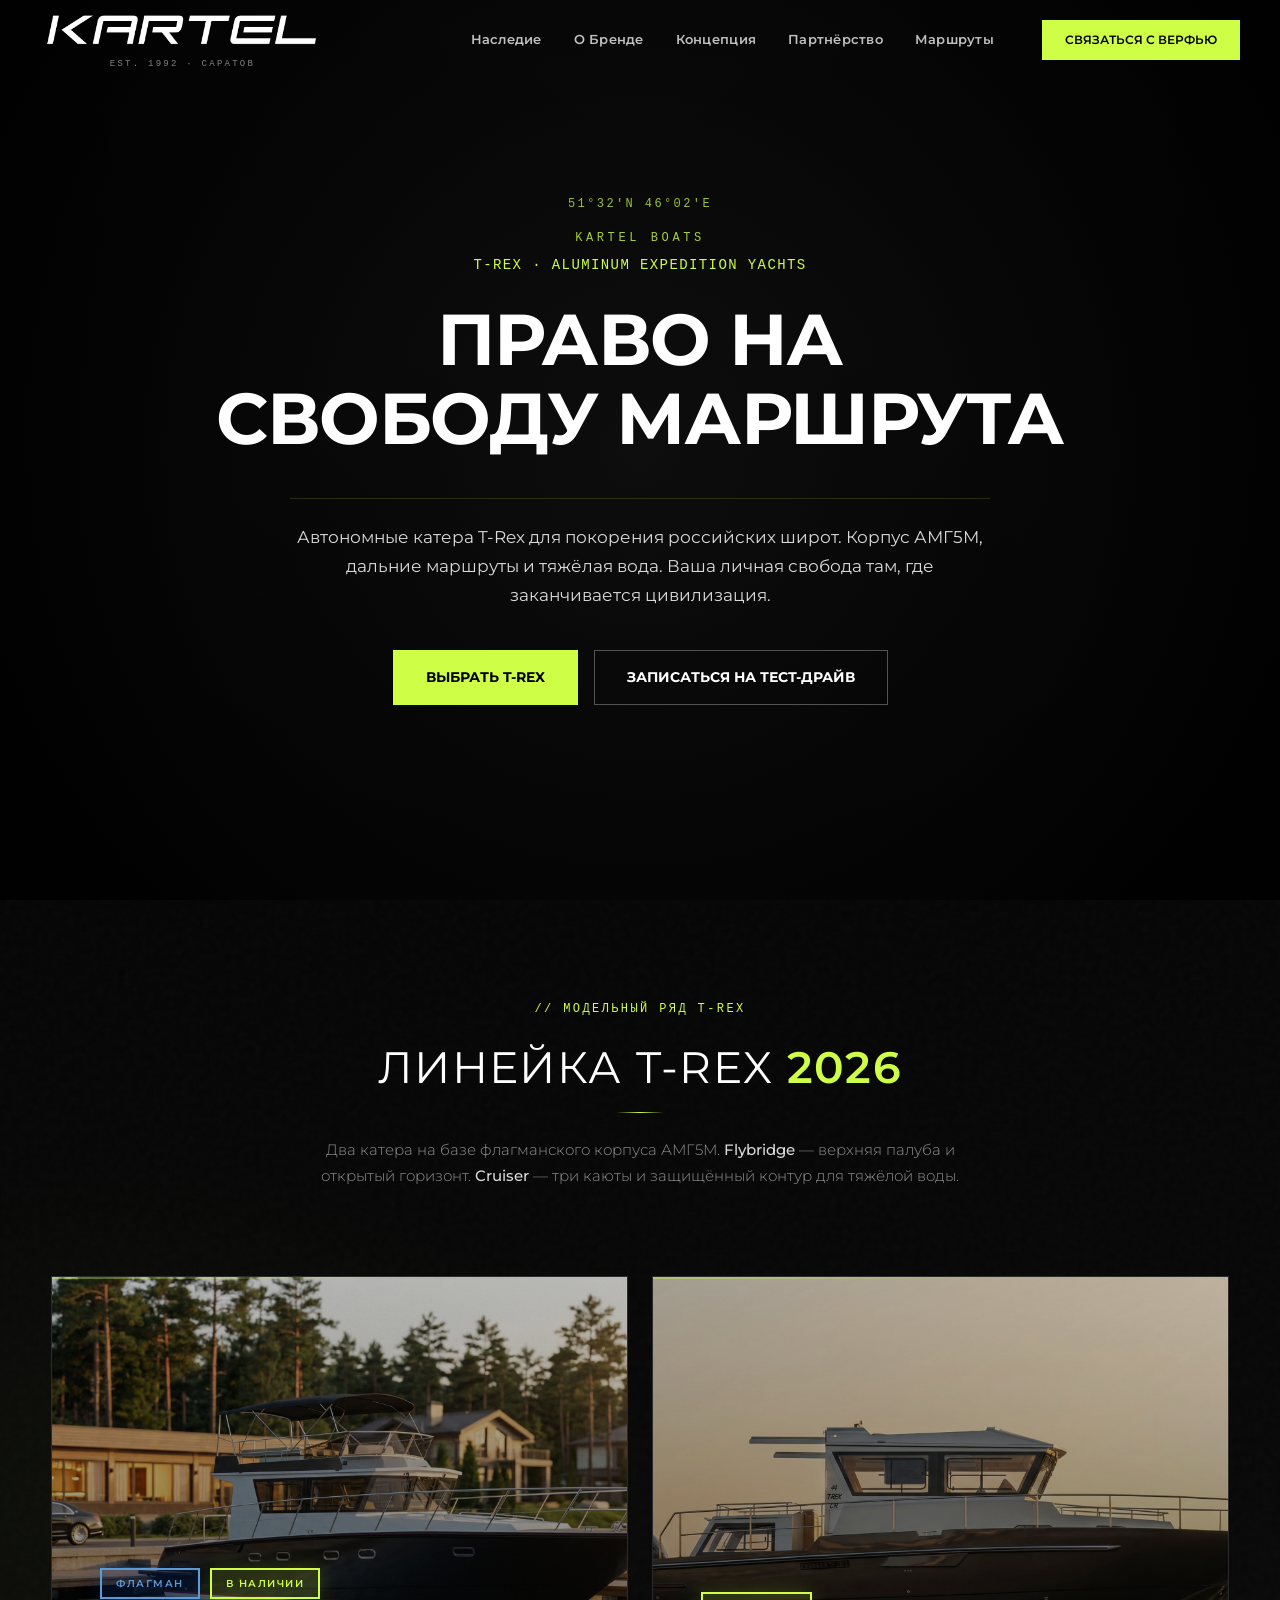
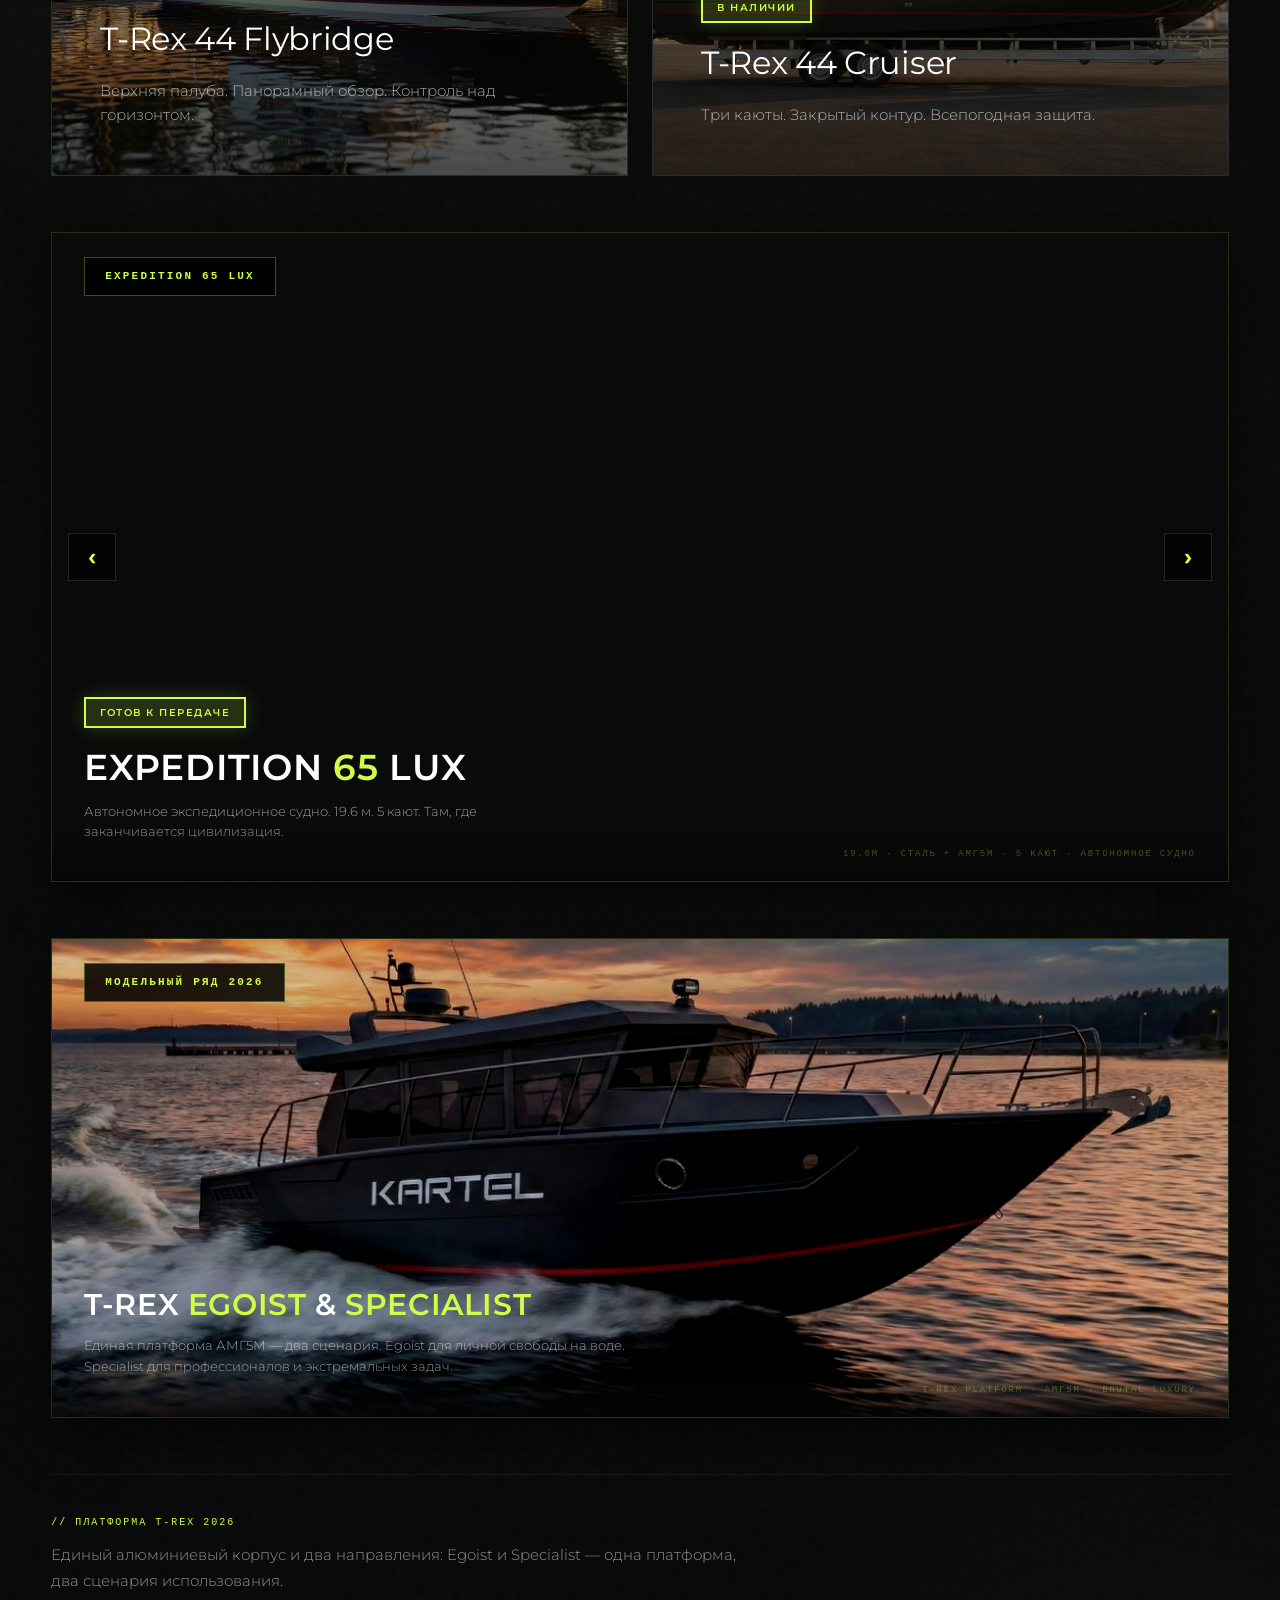
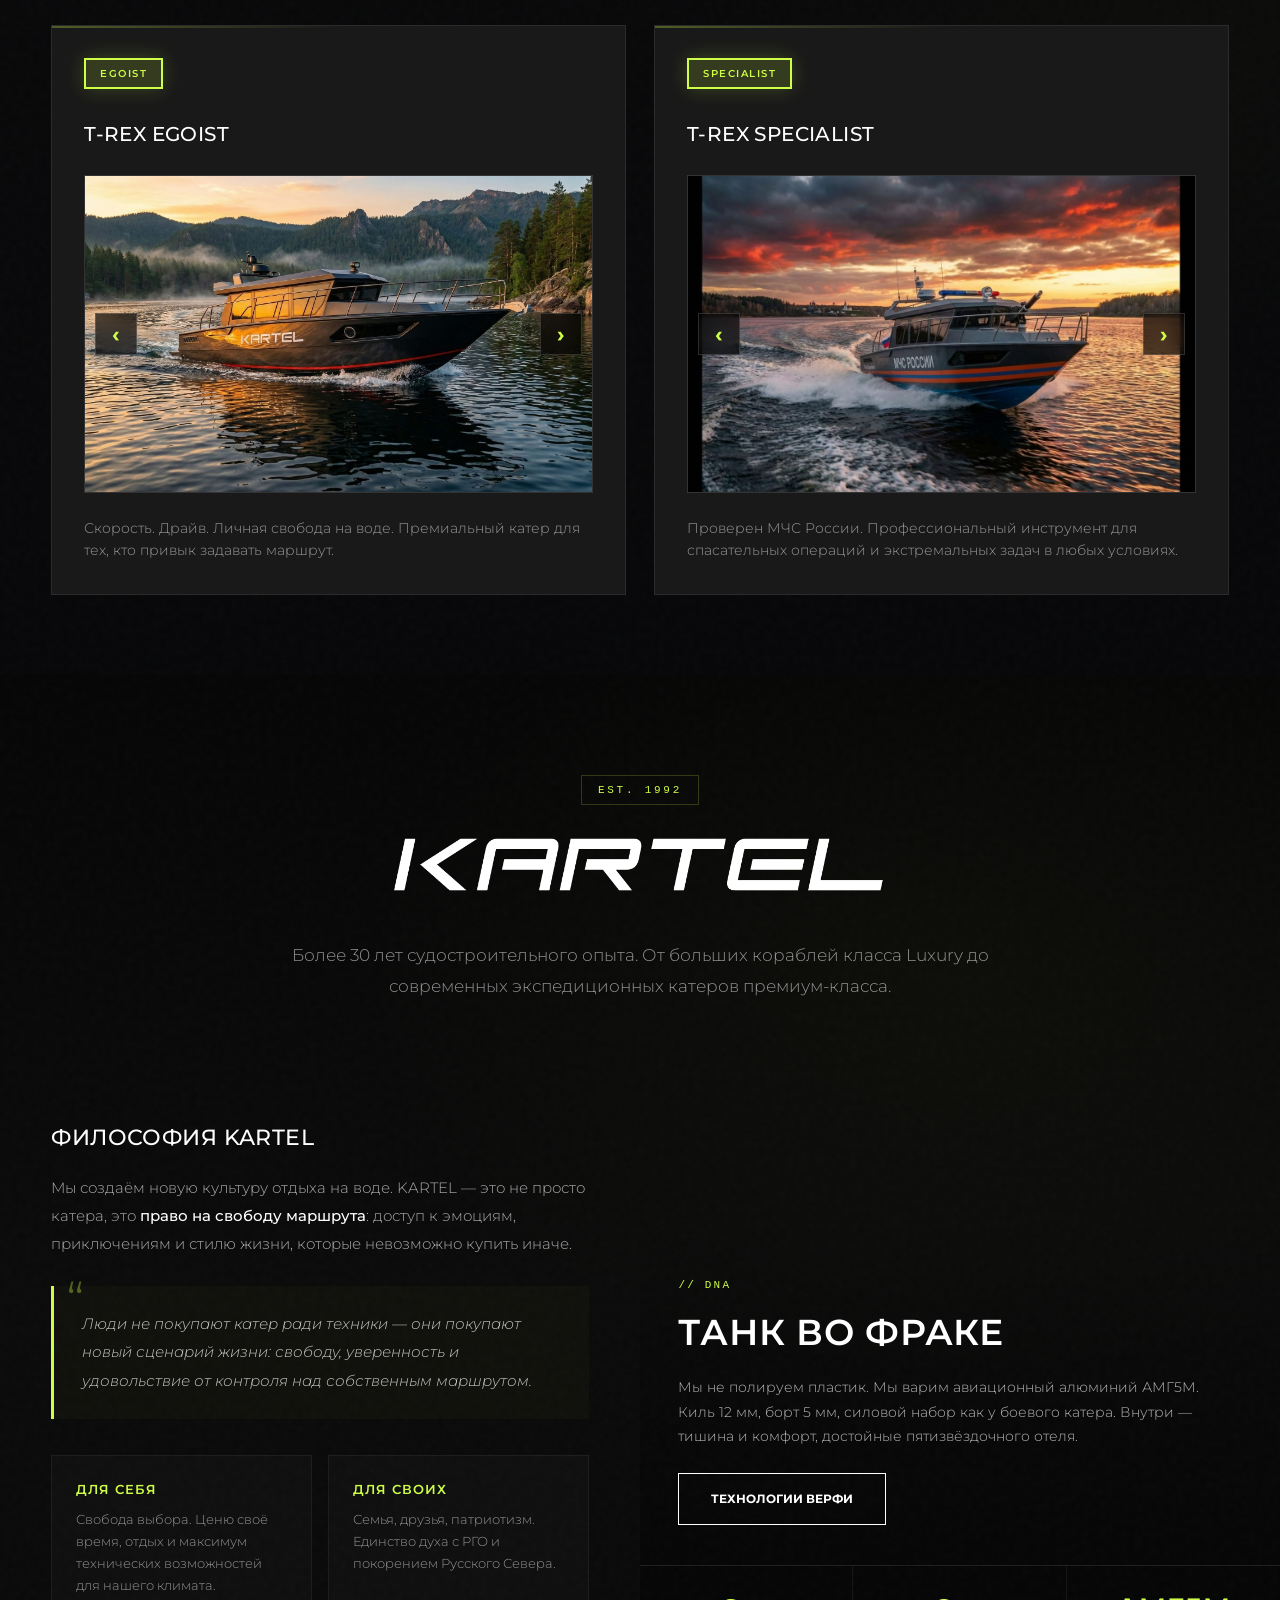
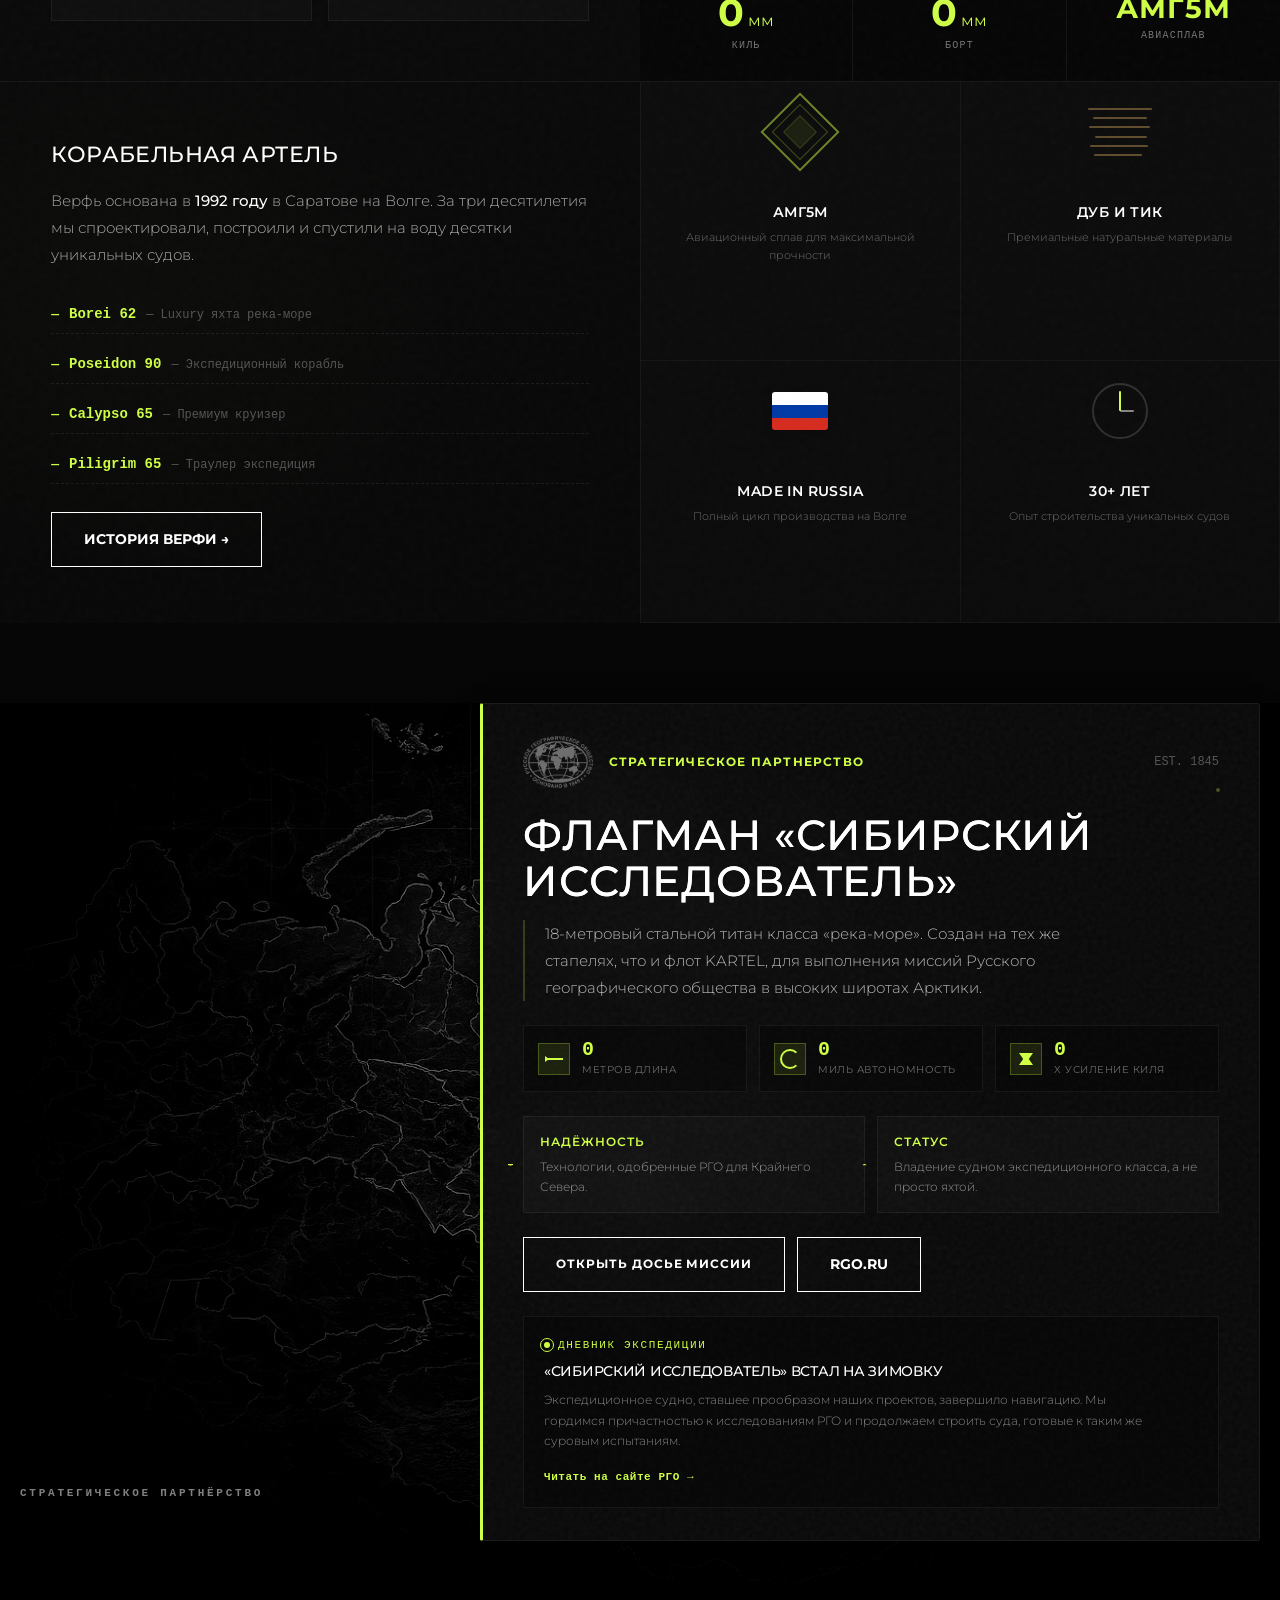
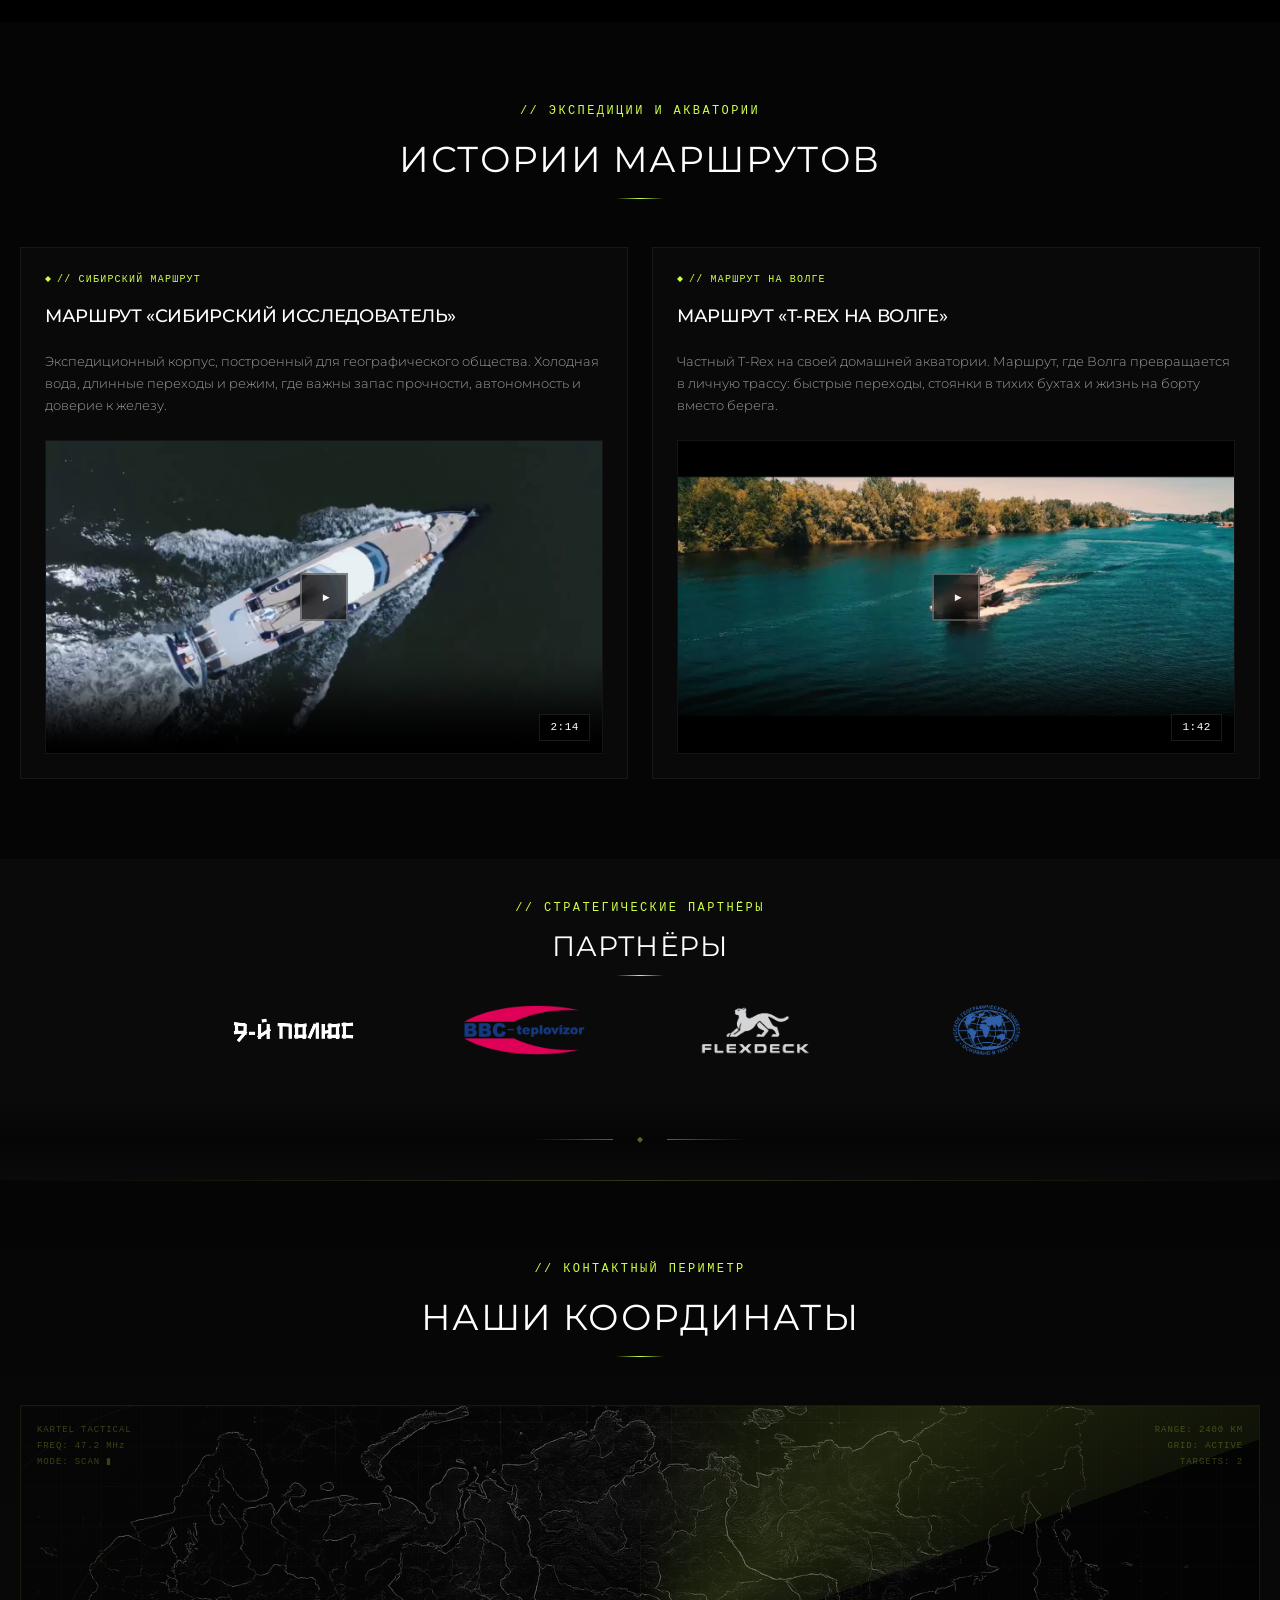
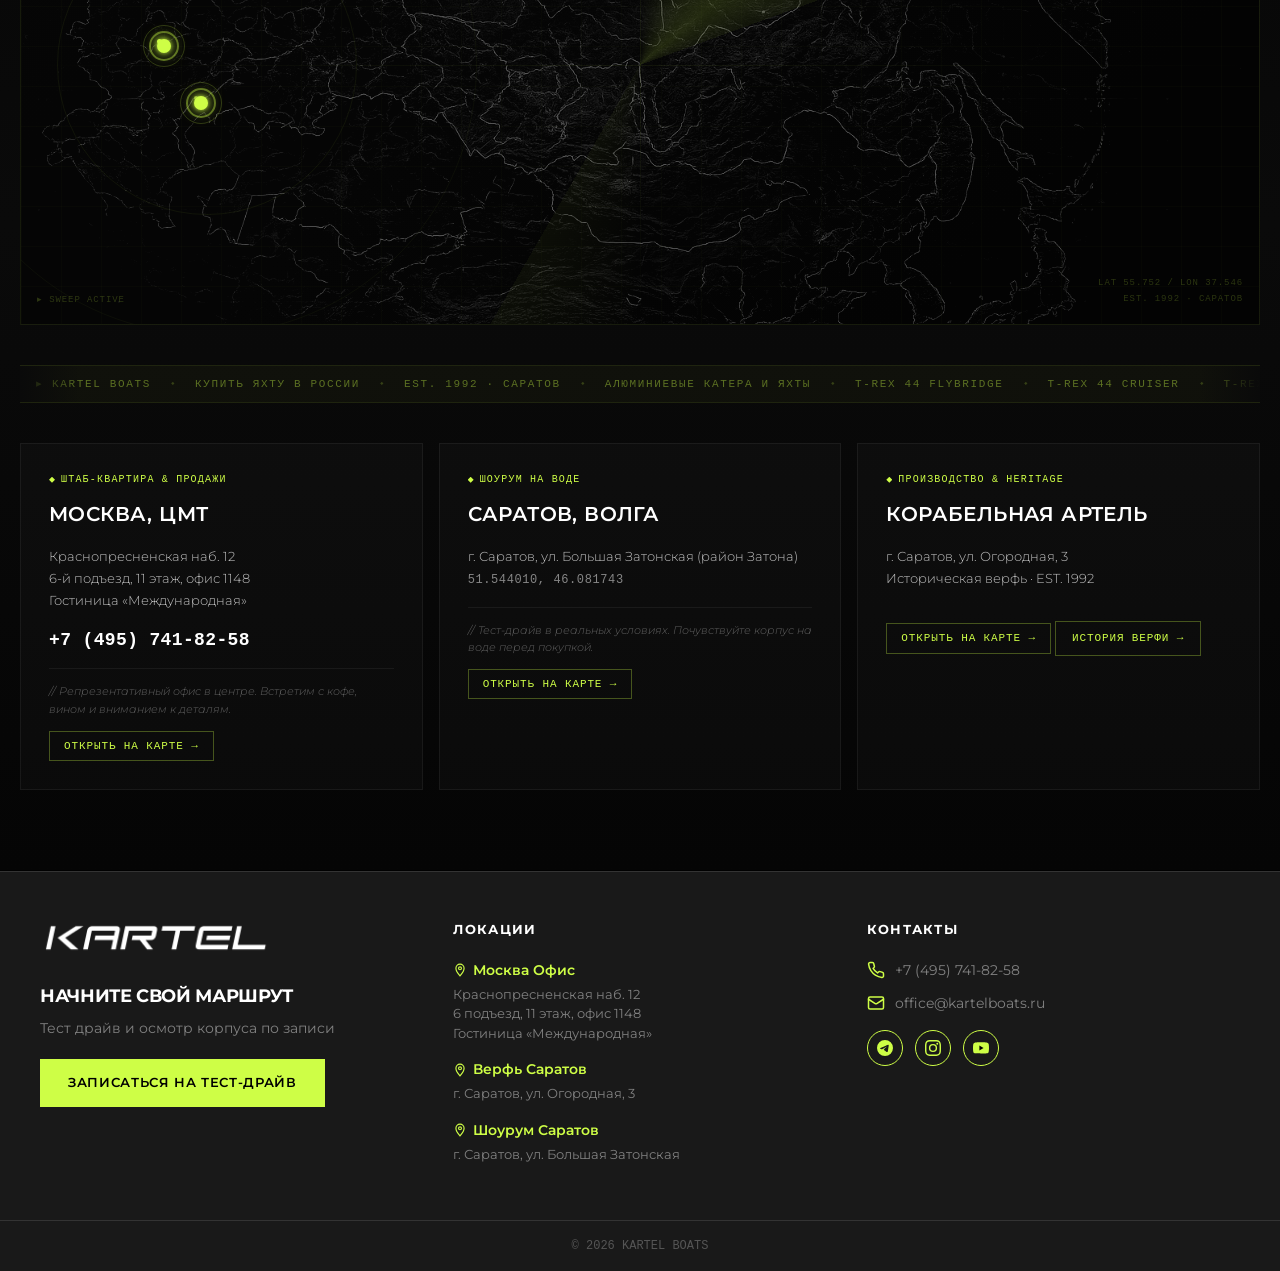
==== api/src/KartelBoats.Api/wwwroot/index.html @ f49d1863 "Add vessel tracker, blog, admin panel + C# API backend - Vessel tracker (tracker.html): dark map wit" ====
<!DOCTYPE html>
<html lang="ru">
<head>
    <meta charset="UTF-8">
    <meta name="viewport" content="width=device-width, initial-scale=1.0">
    <title>KARTEL BOATS — Алюминиевые яхты и катера T-Rex | Купить яхту в России | Brutal Luxury</title>
    <meta name="description" content="KARTEL Boats — российский производитель алюминиевых экспедиционных яхт и катеров T-Rex класса Brutal Luxury. Модели: T-Rex Flybridge, Cruiser, Egoist, Expedition 65 Lux. Корпус АМГ5М. Верфь в Саратове, офис в Москве ЦМТ. Купить катер или яхту с тест-драйвом.">
    <meta name="keywords" content="купить яхту, купить катер, алюминиевая яхта, алюминиевый катер, KARTEL Boats, T-Rex катер, экспедиционная яхта, катер российского производства, Brutal Luxury, aluminum yacht Russia">

    <meta name="geo.region" content="RU-SAR">
    <meta name="geo.placename" content="Саратов, Россия">
    <meta name="geo.position" content="51.5406;46.0086">
    <meta name="ICBM" content="51.5406, 46.0086">

    <link rel="alternate" hreflang="ru" href="https://www.kartelboats.ru/">
    <link rel="alternate" hreflang="x-default" href="https://www.kartelboats.ru/">

    <meta property="og:type" content="website">
    <meta property="og:url" content="https://www.kartelboats.ru/">
    <meta property="og:title" content="KARTEL BOATS — Алюминиевые яхты и катера T-Rex | Brutal Luxury">
    <meta property="og:description" content="Российский производитель алюминиевых экспедиционных яхт T-Rex. Верфь в Саратове, офис в Москве. Купить яхту с тест-драйвом.">
    <meta property="og:image" content="https://www.kartelboats.ru/images/hero/hero-t-rex.jpg">
    <meta property="og:locale" content="ru_RU">
    <meta property="og:site_name" content="KARTEL BOATS">

    <meta name="twitter:card" content="summary_large_image">
    <meta name="twitter:title" content="KARTEL BOATS — Алюминиевые яхты T-Rex | Brutal Luxury">
    <meta name="twitter:description" content="Алюминиевые экспедиционные яхты класса Brutal Luxury. Купить катер T-Rex в России.">
    <meta name="twitter:image" content="https://www.kartelboats.ru/images/hero/hero-t-rex.jpg">

    <link rel="canonical" href="https://www.kartelboats.ru/">
    <link rel="icon" type="image/svg+xml" href="images/logo/logo-kartel-boats.svg">

    <script type="application/ld+json">
    {
      "@context": "https://schema.org",
      "@type": "Organization",
      "name": "KARTEL BOATS",
      "alternateName": ["Картель Боатс", "KARTEL Boats", "Kartel Boats Russia"],
      "url": "https://www.kartelboats.ru",
      "logo": "https://www.kartelboats.ru/images/logo/logo-kartel-boats.svg",
      "description": "Российский производитель алюминиевых экспедиционных яхт и катеров T-Rex класса Brutal Luxury. Верфь в Саратове с 1992 года. Корпус из авиационного алюминия АМГ5М.",
      "foundingDate": "1992",
      "foundingLocation": "Саратов, Россия",
      "slogan": "Танк во фраке. Brutal Luxury.",
      "knowsAbout": ["алюминиевые яхты", "экспедиционные суда", "катера из алюминия", "судостроение"],
      "address": [
        {
          "@type": "PostalAddress",
          "addressLocality": "Москва",
          "addressRegion": "Москва",
          "addressCountry": "RU",
          "streetAddress": "Центр Международной Торговли (ЦМТ)"
        },
        {
          "@type": "PostalAddress",
          "addressLocality": "Саратов",
          "addressRegion": "Саратовская область",
          "addressCountry": "RU",
          "streetAddress": "Судостроительная верфь, р. Волга"
        }
      ],
      "contactPoint": {
        "@type": "ContactPoint",
        "telephone": "+7-926-488-88-94",
        "contactType": "sales",
        "areaServed": "RU",
        "availableLanguage": ["Russian", "English"]
      },
      "sameAs": []
    }
    </script>

    <!-- Schema.org: Product list (boats) -->
    <script type="application/ld+json">
    {
      "@context": "https://schema.org",
      "@type": "ItemList",
      "name": "Линейка яхт и катеров KARTEL BOATS T-Rex",
      "description": "Алюминиевые яхты и катера серии T-Rex — от спортивного Egoist до экспедиционного Expedition 65 Lux",
      "numberOfItems": 6,
      "itemListElement": [
        {
          "@type": "ListItem",
          "position": 1,
          "item": {
            "@type": "Product",
            "name": "T-Rex 44 Flybridge",
            "description": "Алюминиевый катер с флайбриджем. Открытый мостик. Панорамный обзор. Корпус АМГ5М.",
            "brand": {"@type": "Brand", "name": "KARTEL BOATS"},
            "manufacturer": {"@type": "Organization", "name": "KARTEL BOATS"},
            "material": "АМГ5М авиационный алюминий",
            "category": "Моторные яхты и катера"
          }
        },
        {
          "@type": "ListItem",
          "position": 2,
          "item": {
            "@type": "Product",
            "name": "T-Rex 44 Cruiser",
            "description": "Алюминиевый крейсер. Три каюты. Закрытый контур. Всепогодная защита.",
            "brand": {"@type": "Brand", "name": "KARTEL BOATS"},
            "material": "АМГ5М авиационный алюминий",
            "category": "Моторные яхты и катера"
          }
        },
        {
          "@type": "ListItem",
          "position": 3,
          "item": {
            "@type": "Product",
            "name": "T-Rex Egoist",
            "description": "Премиальный спортивный катер для одного. Скорость, драйв, личная свобода на воде.",
            "brand": {"@type": "Brand", "name": "KARTEL BOATS"},
            "material": "АМГ5М авиационный алюминий",
            "category": "Спортивные катера"
          }
        },
        {
          "@type": "ListItem",
          "position": 4,
          "item": {
            "@type": "Product",
            "name": "T-Rex Family",
            "description": "Семейный катер T-Rex для комфортных путешествий с семьёй.",
            "brand": {"@type": "Brand", "name": "KARTEL BOATS"},
            "material": "АМГ5М авиационный алюминий",
            "category": "Моторные яхты и катера"
          }
        },
        {
          "@type": "ListItem",
          "position": 5,
          "item": {
            "@type": "Product",
            "name": "T-Rex Specialist",
            "description": "Профессиональный катер для спасательных операций. Проверен МЧС России.",
            "brand": {"@type": "Brand", "name": "KARTEL BOATS"},
            "material": "АМГ5М авиационный алюминий",
            "category": "Специальные суда"
          }
        },
        {
          "@type": "ListItem",
          "position": 6,
          "item": {
            "@type": "Product",
            "name": "Expedition 65 Lux",
            "description": "Автономное экспедиционное судно 19.6 м. 5 кают. Сталь + АМГ5М. Для дальних экспедиций.",
            "brand": {"@type": "Brand", "name": "KARTEL BOATS"},
            "material": "Сталь + АМГ5М",
            "category": "Экспедиционные яхты"
          }
        }
      ]
    }
    </script>

    <!-- Schema.org: WebSite (for Yandex/Google search box) -->
    <script type="application/ld+json">
    {
      "@context": "https://schema.org",
      "@type": "WebSite",
      "name": "KARTEL BOATS",
      "alternateName": "Картель Боатс",
      "url": "https://www.kartelboats.ru"
    }
    </script>

    <!-- Google Fonts -->
    <link rel="preconnect" href="https://fonts.googleapis.com">
    <link rel="preconnect" href="https://fonts.gstatic.com" crossorigin>
    <link href="https://fonts.googleapis.com/css2?family=Montserrat:wght@300;400;500;600;700;800&display=swap" rel="stylesheet">

    <!-- Stylesheets -->
    <link rel="stylesheet" href="css/main.css">
    <link rel="stylesheet" href="css/lineup.css">
    <link rel="stylesheet" href="css/concepts.css">
    <link rel="stylesheet" href="css/about.css">
    <link rel="stylesheet" href="css/routes.css">
    <link rel="stylesheet" href="css/partners.css">
    <link rel="stylesheet" href="css/contacts.css">
    <link rel="stylesheet" href="css/footer.css">
    <link rel="stylesheet" href="css/modals.css">
    <link rel="stylesheet" href="css/shipyard.css">
    <link rel="stylesheet" href="css/rgo.css">
    <link rel="stylesheet" href="css/mobile.css">
</head>
<body>

    <!-- PRELOADER (Like Houseboats) -->
    <div id="preloader">
        <div class="preloader-content">
            <div class="preloader-logo">KARTEL</div>
            <div class="preloader-subtitle">EST. 1992 · Саратов</div>
            <div class="preloader-bar">
                <div class="preloader-progress" id="preloader-progress"></div>
            </div>
            <div class="preloader-percent" id="preloader-percent">ЗАГРУЗКА 0%</div>
        </div>
    </div>

    <header id="main-header">
        <div class="container nav-container">
            <a href="#hero_video" class="logo">
                <img src="images/logo/kartel-logo-cut.png" alt="KARTEL" class="logo-img">
                <span class="logo-subtitle mono">EST. 1992 · Саратов</span>
            </a>
            <nav class="nav-links">
                <a href="#lineup_selector" class="nav-link">Наследие</a>
                <a href="#about_kartel" class="nav-link">О Бренде</a>
                <a href="#shipyard_modal" class="nav-link">Концепция</a>
                <a href="#geography_map" class="nav-link">Партнёрство</a>
                <a href="#route_stories" class="nav-link">Маршруты</a>
                <a href="#testdrive_modal" class="btn btn-primary nav-cta">Связаться с верфью</a>
            </nav>
        </div>
    </header>

    <main>
        <!-- HERO VIDEO BLOCK -->
        <section id="hero_video">
            <div class="hero-bg-layer">
                <div class="hero-slider">
                    <div class="slide slide-1"></div>
                    <div class="slide slide-2"></div>
                    <div class="slide slide-3"></div>
                    <div class="slide slide-4"></div>
                    <div class="slide slide-5"></div>
                </div>
            </div>
            <div class="hero-overlay"></div>
            <div class="container hero-content">
                <div class="hero-coordinates mono">51°32'N 46°02'E</div>
                <div class="hero-subtitle mono">KARTEL BOATS</div>
                <span class="hero-sub mono">T-Rex · Aluminum Expedition Yachts</span>
                <h1>Право на<br>Свободу Маршрута</h1>
                <p class="hero-lead">Автономные катера T-Rex для покорения российских широт. Корпус АМГ5М, дальние маршруты и тяжёлая вода. Ваша личная свобода там, где заканчивается цивилизация.</p>
                <div class="hero-actions">
                    <a href="#lineup_selector" class="btn btn-primary">Выбрать T-Rex</a>
                    <a href="#testdrive_modal" class="btn btn-secondary hero-cta-secondary">Записаться на тест-драйв</a>
                </div>
            </div>
        </section>

        <!-- T-REX LINEUP SELECTOR -->
        <section id="lineup_selector">
            <div class="lineup-wide">
                <div class="lineup-header scroll-reveal">
                    <span class="lineup-label">// Модельный ряд T-Rex</span>
                    <h2 class="lineup-title">Линейка T-Rex <span class="year-highlight">2026</span></h2>
                    <div class="lineup-divider"></div>
                    <p class="lineup-lead">Два катера на базе флагманского корпуса АМГ5М. <strong>Flybridge</strong> — верхняя палуба и открытый горизонт. <strong>Cruiser</strong> — три каюты и защищённый контур для тяжёлой воды.</p>
                </div>
                
                <div class="bento-grid">
                    <a href="#flybridge_modal" class="card card-large scroll-reveal">
                        <div class="card-bg bg-flybridge"></div>
                        <div class="card-content">
                            <div style="display: flex; gap: 10px; align-items: center; flex-wrap: wrap;">
                                <span class="badge badge-accent">ФЛАГМАН</span>
                                <span class="badge">В НАЛИЧИИ</span>
                            </div>
                            <h3 class="model-name">T-Rex 44 Flybridge</h3>
                            <p class="model-desc">Верхняя палуба. Панорамный обзор. Контроль над горизонтом.</p>
                        </div>
                    </a>

                    <a href="#cruiser_modal" class="card card-medium scroll-reveal">
                        <div class="card-bg bg-cruiser"></div>
                        <div class="card-content">
                            <span class="badge">В НАЛИЧИИ</span>
                            <h3 class="model-name">T-Rex 44 Cruiser</h3>
                            <p class="model-desc">Три каюты. Закрытый контур. Всепогодная защита.</p>
                        </div>
                    </a>
                </div>

                <!-- EXPEDITION 65 LUX BANNER -->
                <a href="https://expedition65.ru" target="_blank" rel="noopener" class="expedition-preview scroll-reveal" style="display: block; text-decoration: none; color: inherit;">
                    <div class="expedition-slider">
                        <img src="images/expedition/interior-bedroom.jpg" alt="Expedition 65 Lux — главная каюта" class="expedition-slide" loading="lazy">
                        <img src="images/expedition/expedition-65-1.jpg" alt="Expedition 65 Lux — горы" class="expedition-slide" loading="lazy">
                        <img src="images/expedition/expedition-65-exterior-1.jpg" alt="Expedition 65 Lux — экстерьер на воде" class="expedition-slide" loading="lazy">
                        <img src="images/expedition/interior-kitchen.jpg" alt="Expedition 65 Lux — камбуз" class="expedition-slide" loading="lazy">
                        <img src="images/expedition/interior-kitchen-2.jpg" alt="Expedition 65 Lux — кухня, общий вид" class="expedition-slide" loading="lazy">
                        <img src="images/expedition/interior-kitchen-3.jpg" alt="Expedition 65 Lux — кухня, детали" class="expedition-slide" loading="lazy">
                        <img src="images/expedition/expedition-65-2.jpg" alt="Expedition 65 Lux — вечер" class="expedition-slide" loading="lazy">
                        <img src="images/expedition/expedition-65-exterior-2.jpg" alt="Expedition 65 Lux — завтрак на палубе" class="expedition-slide" loading="lazy">
                        <img src="images/expedition/interior-cabin.jpg" alt="Expedition 65 Lux — каюта" class="expedition-slide" loading="lazy">
                        <img src="images/expedition/expedition-65-3.jpg" alt="Expedition 65 Lux — зима" class="expedition-slide" loading="lazy">
                        <img src="images/expedition/expedition-65-exterior-3.jpg" alt="Expedition 65 Lux — ракурс с воды" class="expedition-slide" loading="lazy">
                        <img src="images/expedition/interior-bathroom.jpg" alt="Expedition 65 Lux — ванная" class="expedition-slide" loading="lazy">
                        <img src="images/expedition/interior-corridor.jpg" alt="Expedition 65 Lux — коридор" class="expedition-slide" loading="lazy">
                        <img src="images/expedition/interior-spa.jpg" alt="Expedition 65 Lux — спа" class="expedition-slide" loading="lazy">
                    </div>
                    <div class="expedition-nav">
                        <span class="expedition-arrow expedition-arrow--prev" data-dir="-1">&#8249;</span>
                        <span class="expedition-arrow expedition-arrow--next" data-dir="1">&#8250;</span>
                    </div>
                    <span class="expedition-counter"><span class="exp-current">1</span> / <span class="exp-total">9</span></span>
                    <div class="expedition-dots"></div>
                    <div class="expedition-overlay">
                        <span class="expedition-badge">Готов к передаче</span>
                        <h3>Expedition <span style="color: var(--accent);">65</span> Lux</h3>
                        <p>Автономное экспедиционное судно. 19.6 м. 5 кают. Там, где заканчивается цивилизация.</p>
                    </div>
                </a>

                <!-- CONCEPT EGO BANNER -->
                <div class="concept-ego-preview scroll-reveal">
                    <div class="concept-ego-slider">
                        <img src="images/concepts/ego/t-rex-ego-concept.jpg" alt="T-Rex Ego — кадр 1" class="concept-ego-slide" loading="lazy">
                        <img src="images/concepts/ego/t-rex-ego-concept-2.jpg" alt="T-Rex Ego — кадр 2" class="concept-ego-slide" loading="lazy">
                        <img src="images/concepts/ego/t-rex-ego-concept-3.jpg" alt="T-Rex Ego — кадр 3" class="concept-ego-slide" loading="lazy">
                    </div>
                    <div class="concept-ego-overlay">
                        <h3>T-Rex <span style="color: var(--accent);">Egoist</span> & <span style="color: var(--accent);">Specialist</span></h3>
                        <p>Единая платформа АМГ5М — два сценария. Egoist для личной свободы на воде. Specialist для профессионалов и экстремальных задач.</p>
                    </div>
                </div>

                <!-- CONCEPT PLATFORM BLOCK -->
                <div class="concept-platform scroll-reveal">
                    <div class="mono">// Платформа T-Rex 2026</div>
                    <p>Единый алюминиевый корпус и два направления: Egoist и Specialist — одна платформа, два сценария использования.</p>

                    <div class="concept-grid">
                        <div class="concept-card scroll-reveal">
                            <span class="badge badge-concept">Egoist</span>
                            <h3>T-Rex Egoist</h3>
                            <div class="concept-media concept-media--egoist">
                                <input type="radio" name="egoist" id="ego-1" checked>
                                <input type="radio" name="egoist" id="ego-2">
                                <input type="radio" name="egoist" id="ego-3">
                                <div class="concept-media-slider">
                                    <img src="images/concepts/egoist/egoist-1.jpg" alt="T-Rex Egoist — ракурс 1" class="concept-media-slide" loading="lazy">
                                    <img src="images/concepts/egoist/egoist-2.jpg" alt="T-Rex Egoist — ракурс 2" class="concept-media-slide" loading="lazy">
                                    <img src="images/concepts/egoist/egoist-3.jpg" alt="T-Rex Egoist — ракурс 3" class="concept-media-slide" loading="lazy">
                                </div>
                                <div class="concept-media-nav">
                                    <label for="ego-3" class="concept-nav-arrow concept-nav-prev nav-for-1">&#8249;</label>
                                    <label for="ego-2" class="concept-nav-arrow concept-nav-next nav-for-1">&#8250;</label>
                                    <label for="ego-1" class="concept-nav-arrow concept-nav-prev nav-for-2">&#8249;</label>
                                    <label for="ego-3" class="concept-nav-arrow concept-nav-next nav-for-2">&#8250;</label>
                                    <label for="ego-2" class="concept-nav-arrow concept-nav-prev nav-for-3">&#8249;</label>
                                    <label for="ego-1" class="concept-nav-arrow concept-nav-next nav-for-3">&#8250;</label>
                                </div>
                            </div>
                            <p>Скорость. Драйв. Личная свобода на воде. Премиальный катер для тех, кто привык задавать маршрут.</p>
                        </div>

                        <div class="concept-card scroll-reveal">
                            <span class="badge badge-concept">Specialist</span>
                            <h3>T-Rex Specialist</h3>
                            <div class="concept-media concept-media--specialist">
                                <input type="radio" name="specialist" id="spec-1" checked>
                                <input type="radio" name="specialist" id="spec-2">
                                <input type="radio" name="specialist" id="spec-3">
                                <input type="radio" name="specialist" id="spec-4">
                                <div class="concept-media-slider">
                                    <img src="images/concepts/specialist/specialist-1.jpg" alt="T-Rex Specialist МЧС — кадр 1" class="concept-media-slide" loading="lazy">
                                    <img src="images/concepts/specialist/specialist-2.jpg" alt="T-Rex Specialist МЧС — кадр 2" class="concept-media-slide" loading="lazy">
                                    <img src="images/concepts/specialist/specialist-3.jpg" alt="T-Rex Specialist МЧС — кадр 3" class="concept-media-slide" loading="lazy">
                                    <img src="images/concepts/specialist/specialist-4.jpg" alt="T-Rex Specialist МЧС — кадр 4" class="concept-media-slide" loading="lazy">
                                </div>
                                <div class="concept-media-nav">
                                    <label for="spec-4" class="concept-nav-arrow concept-nav-prev nav-for-1">&#8249;</label>
                                    <label for="spec-2" class="concept-nav-arrow concept-nav-next nav-for-1">&#8250;</label>
                                    <label for="spec-1" class="concept-nav-arrow concept-nav-prev nav-for-2">&#8249;</label>
                                    <label for="spec-3" class="concept-nav-arrow concept-nav-next nav-for-2">&#8250;</label>
                                    <label for="spec-2" class="concept-nav-arrow concept-nav-prev nav-for-3">&#8249;</label>
                                    <label for="spec-4" class="concept-nav-arrow concept-nav-next nav-for-3">&#8250;</label>
                                    <label for="spec-3" class="concept-nav-arrow concept-nav-prev nav-for-4">&#8249;</label>
                                    <label for="spec-1" class="concept-nav-arrow concept-nav-next nav-for-4">&#8250;</label>
                                </div>
                            </div>
                            <p>Проверен МЧС России. Профессиональный инструмент для спасательных операций и экстремальных задач в любых условиях.</p>
                        </div>
                    </div>
                </div>
            </div>
        </section>

        <!-- ====== ABOUT KARTEL ====== -->
        <section id="about_kartel">

            <!-- Header -->
            <div class="brand-wide">
                <div class="brand-header">
                    <div class="brand-est">EST. 1992</div>
                    <a href="#" class="brand-logo-wrap" onclick="window.scrollTo({top:0,behavior:'smooth'});return false;">
                        <img src="images/logo/kartel-logo-cut.png" alt="KARTEL" class="brand-logo-img">
                    </a>
                    <p class="brand-subtitle">Более 30 лет судостроительного опыта. От больших кораблей класса Luxury до современных экспедиционных катеров премиум-класса.</p>
                </div>
            </div>

            <!-- Two-column: Philosophy + DNA video -->
            <div class="brand-main">

                <!-- Left: Philosophy -->
                <div class="brand-left">
                    <h3>Философия KARTEL</h3>
                    <p>Мы создаём новую культуру отдыха на воде. KARTEL — это не просто катера, это <strong style="color:#fff;font-weight:500;">право на свободу маршрута</strong>: доступ к эмоциям, приключениям и стилю жизни, которые невозможно купить иначе.</p>

                    <blockquote class="brand-quote">
                        Люди не покупают катер ради техники — они покупают новый сценарий жизни: свободу, уверенность и удовольствие от контроля над собственным маршрутом.
                    </blockquote>

                    <div class="brand-values">
                        <div class="brand-value-card">
                            <h4>Для Себя</h4>
                            <p>Свобода выбора. Ценю своё время, отдых и максимум технических возможностей для нашего климата.</p>
                        </div>
                        <div class="brand-value-card">
                            <h4>Для Своих</h4>
                            <p>Семья, друзья, патриотизм. Единство духа с РГО и покорением Русского Севера.</p>
                        </div>
                    </div>
                </div>

                <!-- Right: Танк во фраке / DNA -->
                <div class="brand-right">
                    <div class="dna-video-wrap">
                        <video autoplay muted loop playsinline>
                            <source src="videos/welding-macro.mp4" type="video/mp4">
                        </video>
                        <div class="dna-video-overlay"></div>
                        <div class="dna-content">
                            <div class="dna-label">// DNA</div>
                            <h3 class="dna-title">Танк во фраке</h3>
                            <p class="dna-text">Мы не полируем пластик. Мы варим авиационный алюминий АМГ5М. Киль 12 мм, борт 5 мм, силовой набор как у боевого катера. Внутри — тишина и комфорт, достойные пятизвёздочного отеля.</p>
                            <a href="#shipyard_modal" class="btn btn-secondary" style="font-size:12px;">Технологии верфи</a>
                        </div>
                    </div>

                    <!-- Animated counters -->
                    <div class="dna-counters">
                        <div class="counter-item">
                            <span class="counter-value"><span class="count-up" data-target="12">0</span><span class="counter-suffix"> мм</span></span>
                            <span class="counter-label">Киль</span>
                        </div>
                        <div class="counter-item">
                            <span class="counter-value"><span class="count-up" data-target="5">0</span><span class="counter-suffix"> мм</span></span>
                            <span class="counter-label">Борт</span>
                        </div>
                        <div class="counter-item">
                            <span class="counter-value" style="font-size:clamp(18px,2.5vw,28px);letter-spacing:0.04em;">АМГ5М</span>
                            <span class="counter-label">Авиасплав</span>
                        </div>
                    </div>
                </div>

            </div>

            <!-- Shipyard + Materials row -->
            <div class="brand-shipyard-row">

                <!-- Left: Shipyard -->
                <div class="brand-shipyard">
                    <h3>Корабельная Артель</h3>
                    <p>Верфь основана в <strong style="color:#fff;font-weight:500;">1992 году</strong> в Саратове на Волге. За три десятилетия мы спроектировали, построили и спустили на воду десятки уникальных судов.</p>

                    <div class="fleet-list">
                        <div class="fleet-item"><strong>Borei 62</strong> <span>— Luxury яхта река-море</span></div>
                        <div class="fleet-item"><strong>Poseidon 90</strong> <span>— Экспедиционный корабль</span></div>
                        <div class="fleet-item"><strong>Calypso 65</strong> <span>— Премиум круизер</span></div>
                        <div class="fleet-item"><strong>Piligrim 65</strong> <span>— Траулер экспедиция</span></div>
                    </div>

                    <a href="https://k-artel.pro/" target="_blank" rel="noopener" class="btn btn-secondary">История верфи →</a>
                </div>

                <!-- Right: Materials 2x2 grid -->
                <div class="materials-grid">
                    <div class="material-card">
                        <div class="mat-visual">
                            <div class="mat-alloy"></div>
                        </div>
                        <div class="mat-info">
                            <h4>АМГ5М</h4>
                            <p>Авиационный сплав для максимальной прочности</p>
                        </div>
                    </div>
                    <div class="material-card">
                        <div class="mat-visual">
                            <div class="mat-wood">
                                <span></span><span></span><span></span><span></span><span></span><span></span>
                            </div>
                        </div>
                        <div class="mat-info">
                            <h4>Дуб и Тик</h4>
                            <p>Премиальные натуральные материалы</p>
                        </div>
                    </div>
                    <div class="material-card">
                        <div class="mat-visual">
                            <div class="mat-flag">
                                <span class="mat-flag-w"></span>
                                <span class="mat-flag-b"></span>
                                <span class="mat-flag-r"></span>
                            </div>
                        </div>
                        <div class="mat-info">
                            <h4>Made in Russia</h4>
                            <p>Полный цикл производства на Волге</p>
                        </div>
                    </div>
                    <div class="material-card">
                        <div class="mat-visual">
                            <div class="mat-years"></div>
                        </div>
                        <div class="mat-info">
                            <h4>30+ лет</h4>
                            <p>Опыт строительства уникальных судов</p>
                        </div>
                    </div>
                </div>

            </div>

        </section>

        <!-- GEOGRAPHY MAP REDESIGN -->
        <section id="geography_map">
            <div class="map-bg-layer">
                <img src="images/maps/kartel-explorer-map.jpg" class="map-img" alt="Карта экспедиций" loading="lazy">
                <div class="map-gradient-overlay"></div>
                <div class="map-gradient-bottom"></div>
            </div>
            <div class="map-content-wrapper">
                <div class="map-label">
                    <h3>Стратегическое партнёрство</h3>
                    <div class="map-label-line"></div>
                </div>
                <div class="rgo-panel-wrapper">
                    <div class="glass-panel-rgo gpu-accelerated scroll-reveal">
                        <div class="rgo-header">
                            <div class="rgo-badge">
                                <img src="assets/partners/rgo/rgo-logo.png" alt="РГО" class="rgo-logo-small" loading="lazy">
                                <span class="rgo-status-text">Стратегическое Партнерство</span>
                            </div>
                            <div class="rgo-est">EST. 1845</div>
                        </div>
                        <h2 class="rgo-title-large">ФЛАГМАН «СИБИРСКИЙ ИССЛЕДОВАТЕЛЬ»</h2>
                        <p class="rgo-desc">18-метровый стальной титан класса «река-море». Создан на тех же стапелях, что и флот KARTEL, для выполнения миссий Русского географического общества в высоких широтах Арктики.</p>

                        <!-- Visual stats -->
                        <div class="rgo-stats">
                            <div class="rgo-stat">
                                <div class="rgo-stat-icon rgo-icon-length"></div>
                                <div class="rgo-stat-info">
                                    <div class="rgo-stat-value" data-target="18">0</div>
                                    <div class="rgo-stat-label">метров длина</div>
                                </div>
                            </div>
                            <div class="rgo-stat">
                                <div class="rgo-stat-icon rgo-icon-range"></div>
                                <div class="rgo-stat-info">
                                    <div class="rgo-stat-value" data-target="1300">0</div>
                                    <div class="rgo-stat-label">миль автономность</div>
                                </div>
                            </div>
                            <div class="rgo-stat">
                                <div class="rgo-stat-icon rgo-icon-ice"></div>
                                <div class="rgo-stat-info">
                                    <div class="rgo-stat-value" data-target="2">0</div>
                                    <div class="rgo-stat-label">x усиление киля</div>
                                </div>
                            </div>
                        </div>

                        <div class="rgo-features">
                            <div class="rgo-feature">
                                <h4>Надёжность</h4>
                                <p>Технологии, одобренные РГО для Крайнего Севера.</p>
                            </div>
                            <div class="rgo-feature">
                                <h4>Статус</h4>
                                <p>Владение судном экспедиционного класса, а не просто яхтой.</p>
                            </div>
                        </div>

                        <div class="rgo-actions-row">
                            <a href="#rgo_modal_full" class="btn btn-secondary" style="font-size: 12px; letter-spacing: 0.08em;">ОТКРЫТЬ ДОСЬЕ МИССИИ</a>
                            <a href="https://www.rgo.ru/ru/krasnoyarsk/proekty/sibirskiy-issledovatel" target="_blank" rel="noopener" class="btn btn-secondary">RGO.RU</a>
                        </div>

                        <div class="rgo-news">
                            <div class="rgo-news-label"><span class="rgo-news-dot"></span> Дневник экспедиции</div>
                            <h4>«Сибирский исследователь» встал на зимовку</h4>
                            <p>Экспедиционное судно, ставшее прообразом наших проектов, завершило навигацию. Мы гордимся причастностью к исследованиям РГО и продолжаем строить суда, готовые к таким же суровым испытаниям.</p>
                            <a href="https://rgo.ru/activity/redaction/news/sibirskiy-issledovatel-vstal-na-zimovku/" target="_blank" rel="noopener">Читать на сайте РГО →</a>
                        </div>
                    </div>
                </div>
            </div>
        </section>
        
        <section id="route_stories" class="routes-section">
            <div class="routes-header scroll-reveal">
                <div class="routes-label">// Экспедиции и акватории</div>
                <h2 class="routes-title">Истории маршрутов</h2>
                <div class="routes-divider"></div>
            </div>
            <div class="route-stories">
                <div class="route-card scroll-reveal">
                    <div class="route-meta">// СИБИРСКИЙ МАРШРУТ</div>
                    <h3>Маршрут «Сибирский исследователь»</h3>
                    <p>Экспедиционный корпус, построенный для географического общества. Холодная вода, длинные переходы и режим, где важны запас прочности, автономность и доверие к железу.</p>
                    <div class="route-video-wrapper">
                        <video class="route-video" controls preload="metadata" poster="videos/posters/route-siberian-explorer-poster.png">
                            <source src="videos/route-siberian-explorer.mp4" type="video/mp4">
                            Ваш браузер не поддерживает воспроизведение видео.
                        </video>
                        <div class="route-video-duration">2:14</div>
                        <div class="route-play-btn">▶</div>
                    </div>
                </div>
                <div class="route-card scroll-reveal">
                    <div class="route-meta">// МАРШРУТ НА ВОЛГЕ</div>
                    <h3>Маршрут «T-Rex на Волге»</h3>
                    <p>Частный T-Rex на своей домашней акватории. Маршрут, где Волга превращается в личную трассу: быстрые переходы, стоянки в тихих бухтах и жизнь на борту вместо берега.</p>
                    <div class="route-video-wrapper">
                        <video class="route-video" controls preload="metadata" poster="videos/posters/route-trex-volga-poster.png">
                            <source src="videos/route-trex-volga.mp4" type="video/mp4">
                            Ваш браузер не поддерживает воспроизведение видео.
                        </video>
                        <div class="route-video-duration">1:42</div>
                        <div class="route-play-btn">▶</div>
                    </div>
                </div>
            </div>
        </section>

        <!-- PARTNERS SECTION -->
        <section id="partners" class="partners-section">
            <div class="partners-header scroll-reveal">
                <div class="partners-label">// Стратегические партнёры</div>
                <h2 class="partners-title">Партнёры</h2>
                <div class="partners-divider"></div>
            </div>
            <div class="partners-grid">
                <a href="https://northpolecamp.ru/" target="_blank" rel="noopener" class="partner-item scroll-reveal" title="9й Полюс">
                    <img src="assets/partners/9polus-logo.png" alt="9й Полюс" loading="lazy">
                </a>
                <a href="https://bbc-teplovizor.ru/" target="_blank" rel="noopener" class="partner-item scroll-reveal" title="BBC Тепловизор">
                    <img src="assets/partners/bbc-logo.png" alt="BBC Тепловизор" loading="lazy">
                </a>
                <a href="https://flexdeck.ru/" target="_blank" rel="noopener" class="partner-item invert-logo scroll-reveal" title="FlexDeck">
                    <img src="assets/partners/flexdeck-logo.png" alt="FlexDeck" loading="lazy">
                </a>
                <a href="https://rgo.ru/activity/redaction/news/sibirskiy-issledovatel-vstal-na-zimovku/" target="_blank" rel="noopener" class="partner-item scroll-reveal" title="Русское Географическое Общество">
                    <img src="assets/partners/rgo-logo.png" alt="РГО" loading="lazy">
                </a>
            </div>
        </section>

        <!-- Visual separator between partners & contacts -->
        <div style="position: relative; height: 80px; background: linear-gradient(180deg, #0a0a0a 0%, #050505 50%, #0a0a0a 100%); overflow: hidden;">
            <div style="position: absolute; top: 50%; left: 50%; transform: translate(-50%, -50%); display: flex; align-items: center; gap: 24px; opacity: 0.4;">
                <div style="width: 80px; height: 1px; background: linear-gradient(90deg, transparent, var(--accent));"></div>
                <div style="width: 6px; height: 6px; background: var(--accent); clip-path: polygon(50% 0%, 100% 50%, 50% 100%, 0% 50%);"></div>
                <div style="width: 80px; height: 1px; background: linear-gradient(90deg, var(--accent), transparent);"></div>
            </div>
        </div>

        <!-- CONTACTS SECTION -->
        <section id="contacts" class="contacts-section">
            
            <div class="contacts-header scroll-reveal">
                <div class="contacts-label">// Контактный периметр</div>
                <h2 class="contacts-title">Наши координаты</h2>
                <div class="contacts-divider"></div>
            </div>
            
            <div class="contacts-hub">
                <!-- Radar map — full width, military style -->
                <div class="radar-map-container scroll-reveal">
                    <div class="radar-bg"></div>
                    <div class="radar-grid"></div>
                    <div class="radar-crosshair"></div>
                    <div class="radar-rings"></div>
                    <div class="radar-sweep"></div>
                    <div class="radar-sweep-echo"></div>

                    <!-- HUD overlays -->
                    <div class="radar-hud radar-hud-tl">KARTEL TACTICAL<br>FREQ: 47.2 MHz<br>MODE: SCAN <span class="hud-blink">▮</span></div>
                    <div class="radar-hud radar-hud-tr">RANGE: 2400 KM<br>GRID: ACTIVE<br>TARGETS: 2</div>
                    <div class="radar-hud radar-hud-br">LAT 55.752 / LON 37.546<br>EST. 1992 · САРАТОВ</div>
                    <div class="radar-hud radar-hud-bl">▸ SWEEP ACTIVE</div>

                    <!-- City points -->
                    <div class="map-point point-msk" onclick="document.querySelector('.contacts-list .contact-card').scrollIntoView({behavior:'smooth',block:'center'})"><div class="map-point-label">MSK / HQ</div></div>
                    <div class="map-point point-srt" onclick="document.querySelector('.contacts-list .contact-card:nth-child(2)').scrollIntoView({behavior:'smooth',block:'center'})"><div class="map-point-label">SRT / BASE</div></div>

                    <!-- Animated connection -->
                    <div class="radar-connection">
                        <div class="radar-connection-line"></div>
                    </div>
                    <div class="radar-dot-runner"></div>
                    <div class="radar-dot-runner-2"></div>

                    <!-- Ghost blips -->
                    <div class="radar-blip radar-blip-1"></div>
                    <div class="radar-blip radar-blip-2"></div>
                    <div class="radar-blip radar-blip-3"></div>
                </div>

                <!-- Military ticker between map and cards -->
                <div class="contacts-ticker">
                    <div class="contacts-ticker-track">
                        <span class="ticker-item">▸ KARTEL BOATS</span>
                        <span class="ticker-sep">◆</span>
                        <span class="ticker-item">КУПИТЬ ЯХТУ В РОССИИ</span>
                        <span class="ticker-sep">◆</span>
                        <span class="ticker-item">EST. 1992 · САРАТОВ</span>
                        <span class="ticker-sep">◆</span>
                        <span class="ticker-item">АЛЮМИНИЕВЫЕ КАТЕРА И ЯХТЫ</span>
                        <span class="ticker-sep">◆</span>
                        <span class="ticker-item">T-REX 44 FLYBRIDGE</span>
                        <span class="ticker-sep">◆</span>
                        <span class="ticker-item">T-REX 44 CRUISER</span>
                        <span class="ticker-sep">◆</span>
                        <span class="ticker-item">T-REX EGOIST</span>
                        <span class="ticker-sep">◆</span>
                        <span class="ticker-item">EXPEDITION 65 LUX</span>
                        <span class="ticker-sep">◆</span>
                        <span class="ticker-item">АМГ5М АВИАЦИОННЫЙ АЛЮМИНИЙ</span>
                        <span class="ticker-sep">◆</span>
                        <span class="ticker-item">СУДОСТРОИТЕЛЬНАЯ ВЕРФЬ</span>
                        <span class="ticker-sep">◆</span>
                        <span class="ticker-item">ТАНК ВО ФРАКЕ</span>
                        <span class="ticker-sep">◆</span>
                        <span class="ticker-item">BRUTAL LUXURY</span>
                        <span class="ticker-sep">◆</span>
                        <span class="ticker-item">МОСКВА · ЦМТ</span>
                        <span class="ticker-sep">◆</span>
                        <span class="ticker-item">САРАТОВ · ВОЛГА</span>
                        <span class="ticker-sep">◆</span>
                        <span class="ticker-item">КАТЕР НА ЗАКАЗ</span>
                        <span class="ticker-sep">◆</span>
                        <span class="ticker-item">ЭКСПЕДИЦИОННАЯ ЯХТА</span>
                        <span class="ticker-sep">◆</span>
                        <span class="ticker-item">ПАРТНЁР РГО</span>
                        <span class="ticker-sep">◆</span>
                        <span class="ticker-item">ТЕСТ-ДРАЙВ</span>
                        <span class="ticker-sep">◆</span>
                        <span class="ticker-item">ALUMINUM YACHT RUSSIA</span>
                        <span class="ticker-sep">◆</span>
                        <span class="ticker-item">30+ ЛЕТ ОПЫТА</span>
                        <span class="ticker-sep">◆</span>
                        <!-- Duplicate for seamless loop -->
                        <span class="ticker-item">▸ KARTEL BOATS</span>
                        <span class="ticker-sep">◆</span>
                        <span class="ticker-item">КУПИТЬ ЯХТУ В РОССИИ</span>
                        <span class="ticker-sep">◆</span>
                        <span class="ticker-item">EST. 1992 · САРАТОВ</span>
                        <span class="ticker-sep">◆</span>
                        <span class="ticker-item">АЛЮМИНИЕВЫЕ КАТЕРА И ЯХТЫ</span>
                        <span class="ticker-sep">◆</span>
                        <span class="ticker-item">T-REX 44 FLYBRIDGE</span>
                        <span class="ticker-sep">◆</span>
                        <span class="ticker-item">T-REX 44 CRUISER</span>
                        <span class="ticker-sep">◆</span>
                        <span class="ticker-item">T-REX EGOIST</span>
                        <span class="ticker-sep">◆</span>
                        <span class="ticker-item">EXPEDITION 65 LUX</span>
                        <span class="ticker-sep">◆</span>
                        <span class="ticker-item">АМГ5М АВИАЦИОННЫЙ АЛЮМИНИЙ</span>
                        <span class="ticker-sep">◆</span>
                        <span class="ticker-item">СУДОСТРОИТЕЛЬНАЯ ВЕРФЬ</span>
                        <span class="ticker-sep">◆</span>
                        <span class="ticker-item">ТАНК ВО ФРАКЕ</span>
                        <span class="ticker-sep">◆</span>
                        <span class="ticker-item">BRUTAL LUXURY</span>
                        <span class="ticker-sep">◆</span>
                        <span class="ticker-item">МОСКВА · ЦМТ</span>
                        <span class="ticker-sep">◆</span>
                        <span class="ticker-item">САРАТОВ · ВОЛГА</span>
                        <span class="ticker-sep">◆</span>
                        <span class="ticker-item">КАТЕР НА ЗАКАЗ</span>
                        <span class="ticker-sep">◆</span>
                        <span class="ticker-item">ЭКСПЕДИЦИОННАЯ ЯХТА</span>
                        <span class="ticker-sep">◆</span>
                        <span class="ticker-item">ПАРТНЁР РГО</span>
                        <span class="ticker-sep">◆</span>
                        <span class="ticker-item">ТЕСТ-ДРАЙВ</span>
                        <span class="ticker-sep">◆</span>
                        <span class="ticker-item">ALUMINUM YACHT RUSSIA</span>
                        <span class="ticker-sep">◆</span>
                        <span class="ticker-item">30+ ЛЕТ ОПЫТА</span>
                        <span class="ticker-sep">◆</span>
                    </div>
                </div>

                <!-- Contact cards — horizontal row below -->
                <div class="contacts-list">
                    <div class="contact-card scroll-reveal">
                        <span class="contact-role">Штаб-квартира & Продажи</span>
                        <h3 class="contact-city">МОСКВА, ЦМТ</h3>
                        <div class="contact-address">Краснопресненская наб. 12<br>6-й подъезд, 11 этаж, офис 1148<br>Гостиница «Международная»</div>
                        <span class="contact-phone">+7 (495) 741-82-58</span>
                        <div class="contact-note">// Репрезентативный офис в центре. Встретим с кофе, вином и вниманием к деталям.</div>
                        <a href="https://yandex.com/maps/org/kartel_boats/22422353256/?indoorLevel=1&ll=37.545849%2C55.752575&z=16.88" target="_blank" rel="noopener" class="contact-map-link">Открыть на карте →</a>
                    </div>
                    <div class="contact-card scroll-reveal">
                        <span class="contact-role">Шоурум на воде</span>
                        <h3 class="contact-city">САРАТОВ, ВОЛГА</h3>
                        <div class="contact-address">
                            г. Саратов, ул. Большая Затонская (район Затона)
                            <br><span style="font-size: 12px; color: rgba(255,255,255,0.5); font-family: 'Courier New', Courier, monospace; letter-spacing: 0.05em;">51.544010, 46.081743</span>
                        </div>
                        <div class="contact-note">// Тест-драйв в реальных условиях. Почувствуйте корпус на воде перед покупкой.</div>
                        <a href="https://yandex.ru/maps/194/saratov/?ll=46.081743%2C51.544010&z=15&l=map&pt=46.081743%2C51.544010" target="_blank" rel="noopener" class="contact-map-link">Открыть на карте →</a>
                    </div>
                    <div class="contact-card scroll-reveal">
                        <span class="contact-role">Производство & Heritage</span>
                        <h3 class="contact-city">КОРАБЕЛЬНАЯ АРТЕЛЬ</h3>
                        <div class="contact-address">г. Саратов, ул. Огородная, 3<br>Историческая верфь · EST. 1992</div>
                        <a href="https://yandex.ru/maps/194/saratov/?ll=45.979064%2C51.513971&z=16&l=map&pt=45.979064%2C51.513971" target="_blank" rel="noopener" class="contact-map-link">Открыть на карте →</a>
                        <span class="contact-link-btn" onclick="window.open('https://k-artel.pro/', '_blank');">История верфи →</span>
                    </div>
                </div>
            </div>

        </section>

    </main>

    <!-- FOOTER CTA -->
    <!-- SEO & GEO Optimization Block -->
    <section class="seo-block" aria-label="О компании KARTEL BOATS" style="background:#000; padding:0; margin:0; height:1px; overflow:hidden; opacity:0.01;">
        <div style="max-width:1240px; margin:0 auto; font-size:1px; line-height:1; color:#000; font-family:'Courier New',monospace;">
            <p>KARTEL BOATS — российский производитель алюминиевых яхт и катеров серии T-Rex. Верфь основана в 1992 году в Саратове. Офис продаж — Москва, ЦМТ. Суда из авиационного алюминия АМГ5М. Модельный ряд: T-Rex 44 Flybridge, T-Rex 44 Cruiser, T-Rex Egoist, T-Rex Family, T-Rex Specialist, Expedition 65 Lux. Купить алюминиевую яхту или катер с тест-драйвом: Москва, Санкт-Петербург, Саратов, Казань, Нижний Новгород, Екатеринбург, Новосибирск, Краснодар, Сочи, Владивосток. <a href="tel:+79264888894" style="color:#0a0a0a;">+7 926 488-88-94</a> <a href="mailto:office@kartelboats.ru" style="color:#0a0a0a;">office@kartelboats.ru</a>. KARTEL BOATS — aluminum yachts and boats manufacturer Russia. T-Rex series: Flybridge, Cruiser, Egoist, Family, Specialist, Expedition 65 Lux. AMG5M aviation-grade aluminum. Shipyard Saratov since 1992. Buy aluminum yacht in Russia. Brutal Luxury.</p>
        </div>
    </section>

    <footer id="footer_cta">
        <div class="container">
            <div class="footer-grid">

                <!-- Left: Logo + CTA -->
                <div class="footer-col-left">
                    <a href="#" class="footer-logo-wrap" onclick="window.scrollTo({top:0,behavior:'smooth'});return false;">
                        <img src="images/logo/kartel-logo-cut.png" alt="KARTEL BOATS" class="footer-logo-img">
                    </a>
                    <h3 class="footer-cta-heading">Начните свой маршрут</h3>
                    <p class="footer-cta-text">Тест драйв и осмотр корпуса по записи</p>
                    <a href="#testdrive_modal" class="footer-cta-btn">Записаться на тест-драйв</a>
                </div>

                <!-- Middle: Locations -->
                <div class="footer-col-mid">
                    <h3>Локации</h3>
                    <div class="footer-location">
                        <div class="footer-location-name">
                            <svg viewBox="0 0 24 24" fill="none" stroke="currentColor" stroke-width="2"><path d="M12 2C8.13 2 5 5.13 5 9c0 5.25 7 13 7 13s7-7.75 7-13c0-3.87-3.13-7-7-7z"/><circle cx="12" cy="9" r="2.5"/></svg>
                            Москва Офис
                        </div>
                        <div class="footer-location-addr">Краснопресненская наб. 12<br>6 подъезд, 11 этаж, офис 1148<br>Гостиница «Международная»</div>
                    </div>
                    <div class="footer-location">
                        <div class="footer-location-name">
                            <svg viewBox="0 0 24 24" fill="none" stroke="currentColor" stroke-width="2"><path d="M12 2C8.13 2 5 5.13 5 9c0 5.25 7 13 7 13s7-7.75 7-13c0-3.87-3.13-7-7-7z"/><circle cx="12" cy="9" r="2.5"/></svg>
                            Верфь Саратов
                        </div>
                        <div class="footer-location-addr">г. Саратов, ул. Огородная, 3</div>
                    </div>
                    <div class="footer-location">
                        <div class="footer-location-name">
                            <svg viewBox="0 0 24 24" fill="none" stroke="currentColor" stroke-width="2"><path d="M12 2C8.13 2 5 5.13 5 9c0 5.25 7 13 7 13s7-7.75 7-13c0-3.87-3.13-7-7-7z"/><circle cx="12" cy="9" r="2.5"/></svg>
                            Шоурум Саратов
                        </div>
                        <div class="footer-location-addr">г. Саратов, ул. Большая Затонская</div>
                    </div>
                </div>

                <!-- Right: Contacts -->
                <div class="footer-col-right">
                    <h3>Контакты</h3>
                    <a href="tel:+74957418258" class="footer-contact-item">
                        <svg viewBox="0 0 24 24" stroke-width="2" stroke-linecap="round" stroke-linejoin="round"><path d="M22 16.92v3a2 2 0 0 1-2.18 2 19.79 19.79 0 0 1-8.63-3.07 19.5 19.5 0 0 1-6-6 19.79 19.79 0 0 1-3.07-8.67A2 2 0 0 1 4.11 2h3a2 2 0 0 1 2 1.72c.127.96.361 1.903.7 2.81a2 2 0 0 1-.45 2.11L8.09 9.91a16 16 0 0 0 6 6l1.27-1.27a2 2 0 0 1 2.11-.45c.907.339 1.85.573 2.81.7A2 2 0 0 1 22 16.92z"/></svg>
                        +7 (495) 741-82-58
                    </a>
                    <a href="mailto:office@kartelboats.ru" class="footer-contact-item">
                        <svg viewBox="0 0 24 24" stroke-width="2" stroke-linecap="round" stroke-linejoin="round"><rect x="2" y="4" width="20" height="16" rx="2"/><path d="m22 7-8.97 5.7a1.94 1.94 0 0 1-2.06 0L2 7"/></svg>
                        office@kartelboats.ru
                    </a>
                    <div class="footer-socials">
                        <!-- Telegram: link TBD -->
                        <a href="#" class="footer-social-link" title="Telegram">
                            <svg viewBox="0 0 24 24"><path d="M11.944 0A12 12 0 0 0 0 12a12 12 0 0 0 12 12 12 12 0 0 0 12-12A12 12 0 0 0 12 0a12 12 0 0 0-.056 0zm4.962 7.224c.1-.002.321.023.465.14a.506.506 0 0 1 .171.325c.016.093.036.306.02.472-.18 1.898-.962 6.502-1.36 8.627-.168.9-.499 1.201-.82 1.23-.696.065-1.225-.46-1.9-.902-1.056-.693-1.653-1.124-2.678-1.8-1.185-.78-.417-1.21.258-1.91.177-.184 3.247-2.977 3.307-3.23.007-.032.014-.15-.056-.212s-.174-.041-.249-.024c-.106.024-1.793 1.14-5.061 3.345-.48.33-.913.49-1.302.48-.428-.008-1.252-.241-1.865-.44-.752-.245-1.349-.374-1.297-.789.027-.216.325-.437.893-.663 3.498-1.524 5.83-2.529 6.998-3.014 3.332-1.386 4.025-1.627 4.476-1.635z"/></svg>
                        </a>
                        <!-- Instagram -->
                        <a href="https://instagram.com/kartelboats" target="_blank" rel="noopener" class="footer-social-link" title="Instagram">
                            <svg viewBox="0 0 24 24"><path d="M12 2.163c3.204 0 3.584.012 4.85.07 3.252.148 4.771 1.691 4.919 4.919.058 1.265.069 1.645.069 4.849 0 3.205-.012 3.584-.069 4.849-.149 3.225-1.664 4.771-4.919 4.919-1.266.058-1.644.07-4.85.07-3.204 0-3.584-.012-4.849-.07-3.26-.149-4.771-1.699-4.919-4.92-.058-1.265-.07-1.644-.07-4.849 0-3.204.013-3.583.07-4.849.149-3.227 1.664-4.771 4.919-4.919 1.266-.057 1.645-.069 4.849-.069zM12 0C8.741 0 8.333.014 7.053.072 2.695.272.273 2.69.073 7.052.014 8.333 0 8.741 0 12c0 3.259.014 3.668.072 4.948.2 4.358 2.618 6.78 6.98 6.98C8.333 23.986 8.741 24 12 24c3.259 0 3.668-.014 4.948-.072 4.354-.2 6.782-2.618 6.979-6.98.059-1.28.073-1.689.073-4.948 0-3.259-.014-3.667-.072-4.947-.196-4.354-2.617-6.78-6.979-6.98C15.668.014 15.259 0 12 0zm0 5.838a6.162 6.162 0 1 0 0 12.324 6.162 6.162 0 0 0 0-12.324zM12 16a4 4 0 1 1 0-8 4 4 0 0 1 0 8zm6.406-11.845a1.44 1.44 0 1 0 0 2.881 1.44 1.44 0 0 0 0-2.881z"/></svg>
                        </a>
                        <!-- YouTube: link TBD -->
                        <a href="#" class="footer-social-link" title="YouTube">
                            <svg viewBox="0 0 24 24"><path d="M23.498 6.186a3.016 3.016 0 0 0-2.122-2.136C19.505 3.545 12 3.545 12 3.545s-7.505 0-9.377.505A3.017 3.017 0 0 0 .502 6.186C0 8.07 0 12 0 12s0 3.93.502 5.814a3.016 3.016 0 0 0 2.122 2.136c1.871.505 9.376.505 9.376.505s7.505 0 9.377-.505a3.015 3.015 0 0 0 2.122-2.136C24 15.93 24 12 24 12s0-3.93-.502-5.814z"/><path d="M9.545 15.568V8.432L15.818 12l-6.273 3.568z" fill="#000"/></svg>
                        </a>
                    </div>
                </div>

            </div>
        </div>
        <div class="footer-copyright">© 2026 KARTEL BOATS</div>
    </footer>

    <!-- MOBILE BOTTOM NAV (From Your Request) -->
    <div class="mobile-nav">
        <a href="#lineup_selector" class="mob-link"><span>МОДЕЛИ</span></a>
        <a href="#testdrive_modal" class="mob-link active"><span>ТЕСТ-ДРАЙВ</span></a>
        <a href="#contacts" class="mob-link"><span>КОНТАКТЫ</span></a>
    </div>

    <!-- ANCHOR FOR TEST DRIVE MODAL (FIXED POSITION) -->
    <div id="testdrive_modal" class="modal">
        <a href="#footer_cta" class="modal__overlay" aria-label="Закрыть"></a>
        <div class="modal__dialog" role="dialog" aria-modal="true" aria-label="Запрос на тест-драйв">
            <div class="modal__header">
                <div class="mono">// TEST DRIVE REQUEST</div>
                <a href="#footer_cta" class="modal__close" aria-label="Закрыть">✕</a>
            </div>
            <h2>Запрос на тест-драйв</h2>
            <p>Оставьте контакты — мы свяжемся и согласуем модель, локацию и удобное время. Быстро. По делу. Без спама.</p>
            <form id="kb-testdrive-form" class="kb-form" data-worker-url="https://kartelboats-form.bakl123.workers.dev/submit">
                <div class="kb-grid">
                    <div class="kb-field">
                        <label for="kb_name">Имя <span class="kb-req">*</span></label>
                        <input id="kb_name" name="name" type="text" placeholder="Ваше имя" required autocomplete="name">
                    </div>
                    <div class="kb-field">
                        <label for="kb_phone">Телефон <span class="kb-req">*</span></label>
                        <input id="kb_phone" name="phone" type="tel" placeholder="+7" required autocomplete="tel">
                    </div>
                    <div class="kb-field">
                        <label for="kb_email">Email <span class="kb-req">*</span></label>
                        <input id="kb_email" name="email" type="email" placeholder="name@example.com" required autocomplete="email">
                    </div>
                    <div class="kb-field">
                        <label for="kb_city">Город <span class="kb-req">*</span></label>
                        <select id="kb_city" name="city" required>
                            <option value="" disabled selected>Выберите город</option>
                            <option value="Москва">Москва</option>
                            <option value="Санкт-Петербург">Санкт-Петербург</option>
                            <option value="Саратов">Саратов</option>
                            <option value="Казань">Казань</option>
                            <option value="Нижний Новгород">Нижний Новгород</option>
                            <option value="Екатеринбург">Екатеринбург</option>
                            <option value="Новосибирск">Новосибирск</option>
                            <option value="Краснодар">Краснодар</option>
                            <option value="Сочи">Сочи</option>
                            <option value="Владивосток">Владивосток</option>
                            <option value="Другой">Другой город</option>
                        </select>
                    </div>
                    <div class="kb-field kb-span-2">
                        <label for="kb_model">Интересующая модель <span class="kb-req">*</span></label>
                        <select id="kb_model" name="model" required>
                            <option value="" disabled selected>Выберите модель</option>
                            <option value="Expedition 65 Lux">Expedition 65 Lux</option>
                            <option value="T-Rex Flybridge">T-Rex Flybridge</option>
                            <option value="T-Rex Cruiser">T-Rex Cruiser</option>
                            <option value="T-Rex Egoist">T-Rex Egoist</option>
                            <option value="T-Rex Family">T-Rex Family</option>
                            <option value="T-Rex Specialist">T-Rex Specialist</option>
                        </select>
                    </div>
                    <div class="kb-field kb-span-2">
                        <label>Способ связи <span class="kb-req">*</span></label>
                        <div class="kb-radio">
                            <label><input type="radio" name="contact_method" value="Звонок" checked> Звонок</label>
                            <label><input type="radio" name="contact_method" value="WhatsApp"> WhatsApp</label>
                            <label><input type="radio" name="contact_method" value="Telegram"> Telegram</label>
                            <label><input type="radio" name="contact_method" value="Email"> Email</label>
                        </div>
                    </div>
                </div>
                <div class="kb-actions">
                    <button type="submit" class="btn btn-primary kb-submit-btn">
                        <span class="kb-btn-text">Записаться на тест-драйв</span>
                        <span class="kb-btn-loader" style="display:none;"><span class="kb-spinner"></span> Отправка...</span>
                    </button>
                    <a href="#footer_cta" class="btn btn-secondary">Закрыть</a>
                </div>
                <div class="kb-status kb-status--success" style="display:none;">
                    <div class="kb-status-icon">&#10003;</div>
                    <div class="kb-status-text"><strong>Заявка отправлена!</strong><br>Команда KARTEL Boats свяжется с вами в ближайшее время.</div>
                </div>
                <div class="kb-status kb-status--error" style="display:none;">
                    <div class="kb-status-icon">&#9888;</div>
                    <div class="kb-status-text"><strong>Ошибка отправки</strong><br><span class="kb-error-msg">Проверьте соединение и попробуйте снова.</span></div>
                </div>
                <div class="kb-note mono" style="color:#555; margin-top:14px;">
                    // Нажимая кнопку, вы соглашаетесь на обратную связь от KARTEL Boats.
                </div>
            </form>
        </div>
    </div>
    

    <!-- MODAL (SHIPYARD RESTORED) -->
    <div id="shipyard_modal" class="modal">
        <a href="#about_kartel" class="modal__overlay" aria-label="Закрыть"></a>
        <div class="modal__dialog" role="dialog" aria-modal="true" aria-label="Технологии верфи">
            <div class="modal__header">
                <div class="mono">// SHIPYARD TECH</div>
                <a href="#about_kartel" class="modal__close" aria-label="Закрыть">✕</a>
            </div>
            <h2>Технологии верфи</h2>
            <p>Инженерный премиум без глянца. Снаружи — силовая геометрия и тяжёлая вода. Внутри — тишина, тепло и материалы, которые стареют красиво.</p>
            <div class="modal__grid">
                <div class="modal__media">
                    <div class="modal__gallery">
                        <a href="#shipyard_img_1" class="modal__thumbLink"><img class="modal__thumb" src="images/shipyard/T-Rex44Cruiser_salon_goldenhour_06_4K.jpg" alt="Салон: панорамный свет, тёплый маршрут" loading="lazy"></a>
                        <a href="#shipyard_img_2" class="modal__thumbLink"><img class="modal__thumb" src="images/shipyard/T-Rex44_salon_helm_warm-route_07_4K.jpg" alt="Пост управления: навигация и контроль" loading="lazy"></a>
                        <a href="#shipyard_img_3" class="modal__thumbLink"><img class="modal__thumb" src="images/shipyard/T-Rex44_lower-cabin_family-cozy_04_4K.jpg" alt="Нижняя каюта: уют и тишина" loading="lazy"></a>
                        <a href="#shipyard_img_4" class="modal__thumbLink"><img class="modal__thumb" src="images/shipyard/T-Rex44_guest_bathroom_spa-details_02_4K.jpg" alt="Санузел: детали и материалы" loading="lazy"></a>
                        <a href="#shipyard_img_5" class="modal__thumbLink"><img class="modal__thumb" src="images/shipyard/T-Rex44Cruiser_shower_zone_12_4K.jpg" alt="Душевая зона: камень, металл, тепло" loading="lazy"></a>
                        <a href="#shipyard_img_6" class="modal__thumbLink"><img class="modal__thumb" src="images/shipyard/T-Rex44Cruiser_engine-room_clean_13_4K.jpg" alt="Техотсек: аккуратная силовая сборка" loading="lazy"></a>
                    </div>
                    <div class="shipyard-tags">
                        <span class="shipyard-tag shipyard-tag--int">Interior</span>
                        <span class="shipyard-tag shipyard-tag--det">Details</span>
                        <span class="shipyard-tag shipyard-tag--prod">Production</span>
                    </div>

                    <!-- Easter egg: T-Rex vs Shark -->
                    <div class="shipyard-easter" title="T-Rex on route">
                        <!-- Sky & Water -->
                        <div class="easter-water"></div>
                        <div class="easter-waves"></div>
                        <div class="easter-waves-2"></div>

                        <!-- Island -->
                        <div class="easter-island">
                            <div class="island-palm"></div>
                            <div class="island-palm-2"></div>
                            <div class="island-land"></div>
                        </div>

                        <!-- Boat -->
                        <div class="easter-boat">
                            <div class="boat-antenna"></div>
                            <div class="boat-fly"></div>
                            <div class="boat-cabin"></div>
                            <div class="boat-hull"></div>
                            <div class="boat-wake"></div>
                            <div class="boat-spray"></div>
                        </div>

                        <!-- Shark -->
                        <div class="easter-shark">
                            <div class="shark-fin"></div>
                            <div class="shark-body"></div>
                            <div class="shark-tail"></div>
                            <div class="shark-bubble"></div>
                        </div>

                        <!-- Underwater -->
                        <div class="easter-deep">
                            <!-- Seaweed -->
                            <div class="seaweed seaweed-1"></div>
                            <div class="seaweed seaweed-2"></div>
                            <div class="seaweed seaweed-3"></div>
                            <div class="seaweed seaweed-4"></div>
                            <div class="seaweed seaweed-5"></div>
                            <div class="seaweed seaweed-6"></div>
                            <div class="seaweed seaweed-7"></div>
                            <div class="seaweed seaweed-8"></div>
                            <div class="seaweed seaweed-9"></div>
                            <div class="seaweed seaweed-10"></div>

                            <!-- River stones -->
                            <div class="river-stone stone-1"></div>
                            <div class="river-stone stone-2"></div>
                            <div class="river-stone stone-3"></div>
                            <div class="river-stone stone-4"></div>

                            <!-- Fish swimming left -->
                            <div class="easter-fish"><div class="fish-body"></div></div>
                            <div class="easter-fish easter-fish-2"><div class="fish-body"></div></div>

                            <!-- Fish school swimming right -->
                            <div class="easter-fish easter-fish-3 fish-school"><div class="fish-body"></div></div>
                            <div class="easter-fish easter-fish-4 fish-school"><div class="fish-body"></div></div>
                            <div class="easter-fish easter-fish-5 fish-school"><div class="fish-body"></div></div>

                            <!-- Seahorse -->
                            <div class="easter-seahorse"><div class="seahorse-body"></div></div>

                            <!-- Bubbles -->
                            <div class="deep-bubble deep-bubble-1"></div>
                            <div class="deep-bubble deep-bubble-2"></div>
                            <div class="deep-bubble deep-bubble-3"></div>
                            <div class="deep-bubble deep-bubble-4"></div>
                        </div>

                        <!-- Label -->
                        <div class="easter-label">KARTEL BOATS · EST. 1992 · SARATOV</div>
                    </div>
                </div>
                <div class="modal__content">
                    <div class="modal__block tech-block-materials">
                        <div class="tech-header">
                            <div class="tech-icon tech-icon-alloy"></div>
                            <div class="mono">// Материалы</div>
                        </div>
                        <p>Авиационный алюминий и честная сборка. В отделке — натуральные породы дерева (дуб/тик) и тактильные материалы без компромиссов.</p>
                    </div>
                    <div class="modal__block tech-block-hull">
                        <div class="tech-header">
                            <div class="tech-icon tech-icon-hull"></div>
                            <div class="mono">// Силовая часть</div>
                        </div>
                        <p>Киль и борт — как у боевого катера. Силовой набор рассчитан на "тяжёлую воду" и дальние переходы, а не на витрину.</p>
                    </div>
                    <div class="modal__block tech-block-equipment">
                        <div class="tech-header">
                            <div class="tech-icon tech-icon-gear"></div>
                            <div class="mono">// Оборудование</div>
                        </div>
                        <p>Навигация, электрика и комплектующие — от проверенных мировых производителей. Ставим то, что работает в реальных условиях, а не "для галочки".</p>
                    </div>
                    <div class="modal__block tech-block-soul">
                        <div class="tech-header">
                            <div class="tech-icon tech-icon-soul"></div>
                            <div class="mono">// Русская душа</div>
                        </div>
                        <p>Корпус сделан на Волге. Это про характер, про маршрут и про уважение к металлу — спокойно, точно, навсегда.</p>
                    </div>
                    <div class="modal__content-actions">
                        <a href="https://k-artel.pro/" target="_blank" rel="noopener" class="btn btn-secondary" style="width: 100%; justify-content: center;">Перейти на сайт Корабельной Артели →</a>
                    </div>
                </div>
            </div>
        </div>
    </div>

    <!-- FLYBRIDGE MODAL -->
    <div id="flybridge_modal" class="modal">
        <a href="#lineup_selector" class="modal__overlay" aria-label="Закрыть"></a>
        <div class="modal__dialog" role="dialog" aria-modal="true" aria-label="T-Rex 44 Flybridge">
            <div class="modal__header">
                <div class="mono">// MODEL OVERVIEW</div>
                <a href="#lineup_selector" class="modal__close" aria-label="Закрыть">✕</a>
            </div>
            <h2>T-Rex 44 Flybridge</h2>
            <p>Броня снаружи, люкс внутри. Флагман экспедиционной серии с верхней палубой для полного контроля над горизонтом.</p>
            <div class="modal__grid">
                <div class="modal__media">
                    <div class="modal__gallery">
                        <a href="#flybridge_img1" class="modal__thumbLink"><img class="modal__thumb" src="images/flybridge/T-Rex44Fly_FRONT_RUNNING_LUX.jpg" alt="Front Running" loading="lazy"></a>
                        <a href="#flybridge_img2" class="modal__thumbLink"><img class="modal__thumb" src="images/flybridge/T-Rex44Fly_01_STERN_LUX_MARINA_16x9_4K.jpg" alt="Stern Marina" loading="lazy"></a>
                        <a href="#flybridge_img3" class="modal__thumbLink"><img class="modal__thumb" src="images/flybridge/T-Rex44Fly_04_GOLDEN_STORM_CHARGE.jpg" alt="Storm Charge" loading="lazy"></a>
                        <a href="#flybridge_img4" class="modal__thumbLink"><img class="modal__thumb" src="images/flybridge/T-Rex44_master-cabin_boutique-suite_03_4K.jpg" alt="Master Cabin" loading="lazy"></a>
                        <a href="#flybridge_img5" class="modal__thumbLink"><img class="modal__thumb" src="images/flybridge/T-Rex44_lower-cabin_family-cozy_04_4K.jpg" alt="Lower Cabin" loading="lazy"></a>
                        <a href="#flybridge_img6" class="modal__thumbLink"><img class="modal__thumb" src="images/flybridge/T-Rex44_bathroom_shower-comfort_01_4K.jpg" alt="Bathroom" loading="lazy"></a>
                    </div>
                    <div class="mono" style="margin-top:12px; color:#666;">// Exterior / Interior</div>
                    <div class="modal__media-actions">
                        <a href="assets/brochures/flybridge/t-rex-fly-44.pdf" target="_blank" rel="noopener" class="btn-brochure btn-brochure--gallery">
                            <span class="pdf-badge">PDF</span> Скачать буклет <span class="pdf-size">~5 МБ</span>
                        </a>
                    </div>
                </div>
                <div class="modal__content">
                    <div class="modal__block">
                        <div class="mono" style="margin-bottom: 8px;">// ТТХ: Военная спецификация</div>
                        <ul class="spec-list">
                            <li><strong>Габариты:</strong> 13.3 × 3.67 м | Осадка 0.8 м</li>
                            <li><strong>Броня (АМГ5М):</strong> Киль 12мм, Днище 6мм, Борт 5мм, Транец 16мм</li>
                            <li><strong>Вместимость:</strong> 12 человек | Спальных мест: 6 (2 каюты)</li>
                            <li><strong>Автономность:</strong> Топливо 1200л | Вода 250л | Генератор 5кВт</li>
                            <li><strong>Комфорт:</strong> 2 гальюна + душ, Полная кухня, Бойлер 30л, Отопитель 8кВт</li>
                            <li><strong>Флайбридж:</strong> Второй пост / Солярий / Платформа для солнечных панелей</li>
                            <li style="border-bottom: none;"><strong>Мощность:</strong> Подвесные двигатели суммарно до 1200 л.с.</li>
                        </ul>
                    </div>
                    <div class="modal__content-actions">
                        <a href="#testdrive_modal" class="btn btn-primary">Записаться на тест-драйв</a>
                    </div>
                </div>
            </div>
        </div>
    </div>

    <!-- CRUISER MODAL -->
    <div id="cruiser_modal" class="modal">
        <a href="#lineup_selector" class="modal__overlay" aria-label="Закрыть"></a>
        <div class="modal__dialog" role="dialog" aria-modal="true" aria-label="T-Rex 44 Cruiser">
            <div class="modal__header">
                <div class="mono">// Круизная платформа T-Rex</div>
                <a href="#lineup_selector" class="modal__close" aria-label="Закрыть">✕</a>
            </div>
            <h2>T-Rex 44 Cruiser</h2>
            <p>Мы не полируем пластик — мы строим катера для маршрутов. <br>T-Rex 44 Cruiser создан на базе флагманского корпуса, усилен для тяжелой воды и дальних переходов. <br>Морской алюминий АМГ5М, независимое отопление и кондиционирование, три каюты и до 10 спальных мест. <br>Он одинаково уверен в штиле и шторме — универсальный перехватчик для семьи, команды или одиночных путешествий.</p>
            <div class="modal__grid">
                <div class="modal__media">
                    <div class="modal__gallery">
                        <a href="#cruiser_img1" class="modal__thumbLink"><img class="modal__thumb" src="images/cruiser/TRex44CR_01_Aft_Terrace_Sunset.jpg" alt="Aft Terrace" loading="lazy"></a>
                        <a href="#cruiser_img2" class="modal__thumbLink"><img class="modal__thumb" src="images/cruiser/TRex44CR_02_Marina_Lounge.jpg" alt="Marina Lounge" loading="lazy"></a>
                        <a href="#cruiser_img3" class="modal__thumbLink"><img class="modal__thumb" src="images/cruiser/T-Rex44Cruiser_cockpit_river-view_03_4K.jpg" alt="Cockpit View" loading="lazy"></a>
                        <a href="#cruiser_img4" class="modal__thumbLink"><img class="modal__thumb" src="images/cruiser/T-Rex44Cruiser_mastercabin_evening_05_4K.jpg" alt="Master Cabin" loading="lazy"></a>
                        <a href="#cruiser_img5" class="modal__thumbLink"><img class="modal__thumb" src="images/cruiser/T-Rex44Cruiser_bathroom_portlights_09_4K.jpg" alt="Bathroom" loading="lazy"></a>
                        <a href="#cruiser_img6" class="modal__thumbLink"><img class="modal__thumb" src="images/cruiser/TRex44CR_07_Stealth_Storm_Run.jpg" alt="Storm Run" loading="lazy"></a>
                    </div>
                    <div class="mono" style="margin-top:12px; color:#666;">// Exterior / Interior</div>
                    <div class="modal__media-actions">
                        <a href="assets/brochures/cruiser/t-rex-cruiser-44.pdf" target="_blank" rel="noopener" class="btn-brochure btn-brochure--gallery">
                            <span class="pdf-badge">PDF</span> Скачать буклет <span class="pdf-size">~5 МБ</span>
                        </a>
                    </div>
                </div>
                <div class="modal__content">
                    <div class="modal__block">
                        <div class="mono" style="margin-bottom: 8px;">// ТТХ: Крейсерская спецификация</div>
                        <ul class="spec-list">
                            <li><strong>Корпус:</strong> морской алюминий АМГ5М</li>
                            <li><strong>Толщина:</strong> 12 / 6 / 5 / 4 / 16 мм (киль/днище/борт/рубка/транец)</li>
                            <li><strong>Мощность:</strong> 500–1050 л.с. (рек. 600–700)</li>
                            <li><strong>Габариты:</strong> 13.3 × 3.5 м | Осадка 0.55–0.75 м | Вес 8 т</li>
                            <li><strong>Вместимость:</strong> 12 человек | Каюты: 3 | Спальных мест: 10</li>
                            <li><strong>Скорость:</strong> ~50 км/ч (крейсерская) | ~85 км/ч (макс)</li>
                            <li><strong>Автономность:</strong> Топливо 2×400л | Генератор 5кВт | Солнечная батарея 360Вт</li>
                            <li><strong>Климат:</strong> Отопление 8кВт (жидкостное) | Кондиционер 37 000 BTU</li>
                            <li style="border-bottom: none;"><strong>Оборудование:</strong> Vetus, Osculati, Mastervolt, Victron, Dometic, Webasto, Quick</li>
                        </ul>
                    </div>
                    <div class="modal__content-actions">
                        <a href="#testdrive_modal" class="btn btn-primary">Записаться на тест-драйв</a>
                    </div>
                </div>
            </div>
        </div>
    </div>

    <!-- RGO MISSION DOSSIER MODAL — Premium Redesign -->
    <div id="rgo_modal_full" class="modal">
        <a href="#geography_map" class="modal__overlay" aria-label="Закрыть"></a>
        <div style="position: fixed; inset: 0; z-index: 2001; display: flex; align-items: center; justify-content: center; padding: 16px; pointer-events: none;">
            <div class="rgo-modal-dialog animate-modal-enter" style="margin: 24px auto; pointer-events: auto;">

                <!-- Modal Header Bar -->
                <div class="rgo-modal-bar">
                    <div class="rgo-modal-bar-left">
                        <span class="rgo-modal-status-dot"></span>
                        <span class="rgo-modal-status-text">Mission Status: <span>Active</span></span>
                    </div>
                    <a href="#geography_map" class="modal__close" aria-label="Закрыть">✕</a>
                </div>

                <div class="rgo-modal-grid">

                    <!-- LEFT COLUMN: Photo + Specs -->
                    <div class="rgo-col-left custom-scrollbar">

                        <!-- Hero photo -->
                        <div class="rgo-hero-wrap">
                            <img src="assets/projects/rgo/rgo-hero.jpg" alt="Сибирский Исследователь" loading="lazy">
                            <div class="rgo-hero-badge">River-Sea Class</div>
                            <div class="rgo-hero-class">18m / Steel 09Г2С</div>
                        </div>

                        <!-- TTX Section -->
                        <h4 class="rgo-section-title">ТТХ объекта</h4>
                        <dl class="rgo-dl">
                            <div class="rgo-dl-row"><dt class="rgo-dt">Верфь</dt> <dd class="rgo-dd">Корабельная артель (Саратов)</dd></div>
                            <div class="rgo-dl-row"><dt class="rgo-dt">Постройка</dt> <dd class="rgo-dd">5 лет проектирования и строительства</dd></div>
                            <div class="rgo-dl-row"><dt class="rgo-dt">Длина / Материал</dt> <dd class="rgo-dd">18 м / Сталь 09Г2С</dd></div>
                            <div class="rgo-dl-row"><dt class="rgo-dt">Автономность</dt> <dd class="rgo-dd">1 300 миль (4 суток)</dd></div>
                            <div class="rgo-dl-row"><dt class="rgo-dt">Усиление</dt> <dd class="rgo-dd rgo-dd-accent">Двойной киль (Ice Resistant)</dd></div>
                            <div class="rgo-dl-row"><dt class="rgo-dt">Назначение</dt> <dd class="rgo-dd">Гидрография, Экология, БПЛА</dd></div>
                            <div class="rgo-dl-row"><dt class="rgo-dt">Научное оборудование</dt> <dd class="rgo-dd">Современные системы навигации и связи</dd></div>
                            <div class="rgo-dl-row"><dt class="rgo-dt">БПЛА</dt> <dd class="rgo-dd rgo-dd-accent">Борт. платформа для беспилотников</dd></div>
                        </dl>

                        <!-- Operator note -->
                        <div class="rgo-operator-note">
                            <strong>// Справка оператора</strong>
                            Судно используется для комплексных экспедиций «Преображение Таймыра», включая обследование Арктической территории Красноярского края, акватории Енисея и его притоков, береговой линии Карского моря и моря Лаптевых. Использование БПЛА с борта значительно расширяет возможности наблюдений и сокращает расходы на вертолётные работы.
                        </div>

                    </div>

                    <!-- RIGHT COLUMN: Expert Opinions + CTA -->
                    <div class="rgo-col-right custom-scrollbar">

                        <h4 class="rgo-section-title">Экспертный совет</h4>

                        <div class="rgo-quotes">
                            <blockquote class="rgo-quote">
                                <p>«Запуск "Сибирского исследователя" — это уникальный проект, аналогов которому не было десятилетиями. Команда продумала мельчайшие детали, объединив науку и комфорт».</p>
                                <footer class="rgo-author">
                                    <div class="rgo-author-avatar">АН</div>
                                    <div>
                                        <div class="rgo-author-name">Алексей Немков</div>
                                        <div class="rgo-author-role">Управление Губернатора Красноярского края</div>
                                    </div>
                                </footer>
                            </blockquote>

                            <blockquote class="rgo-quote">
                                <p>«Новейшее экспедиционное судно построено на верфи в Саратове и торжественно отправлено в Красноярск. 18-метровое стальное судно класса река-море возводили 5 лет. Это уникальный вклад в российскую науку и географию».</p>
                                <footer class="rgo-author">
                                    <div class="rgo-author-avatar">ЭК</div>
                                    <div>
                                        <div class="rgo-author-name">Экспертный клуб</div>
                                        <div class="rgo-author-role">Экспертная оценка проекта</div>
                                    </div>
                                </footer>
                            </blockquote>

                            <blockquote class="rgo-quote">
                                <p>«Особенность судна — защитные накладки, усиливающие киль вдвое. Это позволяет работать в условиях сложной навигации, недоступных для обычных яхт».</p>
                                <footer class="rgo-author">
                                    <div class="rgo-author-avatar">ЮЛ</div>
                                    <div>
                                        <div class="rgo-author-name">Юрий Лобунов</div>
                                        <div class="rgo-author-role">Аналитик, Forbes Russia</div>
                                    </div>
                                </footer>
                            </blockquote>

                            <blockquote class="rgo-quote">
                                <p>«Уникальное судно, балансирующее между низкими эксплуатационными расходами и высокой исследовательской ёмкостью. Построено так, чтобы сохранить экипаж в самых непредсказуемых водах Федерации».</p>
                                <footer class="rgo-author">
                                    <div class="rgo-author-avatar">ИЕ</div>
                                    <div>
                                        <div class="rgo-author-name">Иннокентий Ершов</div>
                                        <div class="rgo-author-role">Капитан дальнего плавания</div>
                                    </div>
                                </footer>
                            </blockquote>

                            <blockquote class="rgo-quote">
                                <p>«Специалисты РГО будут работать над проектами по обследованию Арктики, акватории Енисея, а также разрабатывать новые маршруты и развивать водный туризм на территории Красноярского края».</p>
                                <footer class="rgo-author">
                                    <div class="rgo-author-avatar">РГО</div>
                                    <div>
                                        <div class="rgo-author-name">Русское географическое общество</div>
                                        <div class="rgo-author-role">Официальная позиция</div>
                                    </div>
                                </footer>
                            </blockquote>
                        </div>

                        <!-- Source reference -->
                        <div class="rgo-expert-source">
                            <div class="rgo-expert-source-icon">i</div>
                            <a href="https://expert-club.online/news/v-krasnoyarsk-iz-saratova-pribudet-unikalnoe-ekspeditsionnoe-sudno" target="_blank" rel="noopener">Экспертный клуб: полная публикация →</a>
                        </div>

                        <!-- Footer CTA -->
                        <div class="rgo-modal-footer">
                            <span class="rgo-modal-operator">Оператор маршрутов: ООО «СЭТА»</span>
                            <a href="https://www.sibexplorer.ru/" target="_blank" rel="noopener" class="rgo-modal-cta">Забронировать экспедицию →</a>
                        </div>

                    </div>
                </div>
            </div>
        </div>
    </div>

    <!-- LIGHTBOX MODALS FOR SHIPYARD IMAGES -->
    <div id="shipyard_img_1" class="modal modal--media">
        <a href="#shipyard_modal" class="modal__overlay" aria-label="Закрыть"></a>
        <div class="modal__dialog modal__dialog--media">
            <a href="#shipyard_modal" class="modal__close--media" aria-label="Закрыть">✕</a>
            <a href="#shipyard_img_6" class="media-nav media-nav--prev" aria-label="Предыдущее фото">‹</a>
            <img class="modal__media" src="images/shipyard/T-Rex44Cruiser_salon_goldenhour_06_4K.jpg" alt="Салон: панорамный свет, тёплый маршрут" loading="lazy">
            <a href="#shipyard_img_2" class="media-nav media-nav--next" aria-label="Следующее фото">›</a>
        </div>
    </div>
    <div id="shipyard_img_2" class="modal modal--media">
        <a href="#shipyard_modal" class="modal__overlay" aria-label="Закрыть"></a>
        <div class="modal__dialog modal__dialog--media">
            <a href="#shipyard_modal" class="modal__close--media" aria-label="Закрыть">✕</a>
            <a href="#shipyard_img_1" class="media-nav media-nav--prev" aria-label="Предыдущее фото">‹</a>
            <img class="modal__media" src="images/shipyard/T-Rex44_salon_helm_warm-route_07_4K.jpg" alt="Пост управления: навигация и контроль" loading="lazy">
            <a href="#shipyard_img_3" class="media-nav media-nav--next" aria-label="Следующее фото">›</a>
        </div>
    </div>
    <div id="shipyard_img_3" class="modal modal--media">
        <a href="#shipyard_modal" class="modal__overlay" aria-label="Закрыть"></a>
        <div class="modal__dialog modal__dialog--media">
            <a href="#shipyard_modal" class="modal__close--media" aria-label="Закрыть">✕</a>
            <a href="#shipyard_img_2" class="media-nav media-nav--prev" aria-label="Предыдущее фото">‹</a>
            <img class="modal__media" src="images/shipyard/T-Rex44_lower-cabin_family-cozy_04_4K.jpg" alt="Нижняя каюта: уют и тишина" loading="lazy">
            <a href="#shipyard_img_4" class="media-nav media-nav--next" aria-label="Следующее фото">›</a>
        </div>
    </div>
    <div id="shipyard_img_4" class="modal modal--media">
        <a href="#shipyard_modal" class="modal__overlay" aria-label="Закрыть"></a>
        <div class="modal__dialog modal__dialog--media">
            <a href="#shipyard_modal" class="modal__close--media" aria-label="Закрыть">✕</a>
            <a href="#shipyard_img_3" class="media-nav media-nav--prev" aria-label="Предыдущее фото">‹</a>
            <img class="modal__media" src="images/shipyard/T-Rex44_guest_bathroom_spa-details_02_4K.jpg" alt="Санузел: детали и материалы" loading="lazy">
            <a href="#shipyard_img_5" class="media-nav media-nav--next" aria-label="Следующее фото">›</a>
        </div>
    </div>
    <div id="shipyard_img_5" class="modal modal--media">
        <a href="#shipyard_modal" class="modal__overlay" aria-label="Закрыть"></a>
        <div class="modal__dialog modal__dialog--media">
            <a href="#shipyard_modal" class="modal__close--media" aria-label="Закрыть">✕</a>
            <a href="#shipyard_img_4" class="media-nav media-nav--prev" aria-label="Предыдущее фото">‹</a>
            <img class="modal__media" src="images/shipyard/T-Rex44Cruiser_shower_zone_12_4K.jpg" alt="Душевая зона: камень, металл, тепло" loading="lazy">
            <a href="#shipyard_img_6" class="media-nav media-nav--next" aria-label="Следующее фото">›</a>
        </div>
    </div>
    <div id="shipyard_img_6" class="modal modal--media">
        <a href="#shipyard_modal" class="modal__overlay" aria-label="Закрыть"></a>
        <div class="modal__dialog modal__dialog--media">
            <a href="#shipyard_modal" class="modal__close--media" aria-label="Закрыть">✕</a>
            <a href="#shipyard_img_5" class="media-nav media-nav--prev" aria-label="Предыдущее фото">‹</a>
            <img class="modal__media" src="images/shipyard/T-Rex44Cruiser_engine-room_clean_13_4K.jpg" alt="Техотсек: аккуратная силовая сборка" loading="lazy">
            <a href="#shipyard_img_1" class="media-nav media-nav--next" aria-label="Следующее фото">›</a>
        </div>
    </div>

    <!-- LIGHTBOX MODALS FOR FLYBRIDGE IMAGES -->
    <div id="flybridge_img1" class="modal modal--media">
        <a href="#flybridge_modal" class="modal__overlay" aria-label="Закрыть"></a>
        <div class="modal__dialog modal__dialog--media">
            <a href="#flybridge_modal" class="modal__close--media" aria-label="Закрыть">✕</a>
            <a href="#flybridge_img6" class="media-nav media-nav--prev" aria-label="Предыдущее фото">‹</a>
            <img class="modal__media" src="images/flybridge/T-Rex44Fly_FRONT_RUNNING_LUX.jpg" alt="Front Running" loading="lazy">
            <a href="#flybridge_img2" class="media-nav media-nav--next" aria-label="Следующее фото">›</a>
        </div>
    </div>
    <div id="flybridge_img2" class="modal modal--media">
        <a href="#flybridge_modal" class="modal__overlay" aria-label="Закрыть"></a>
        <div class="modal__dialog modal__dialog--media">
            <a href="#flybridge_modal" class="modal__close--media" aria-label="Закрыть">✕</a>
            <a href="#flybridge_img1" class="media-nav media-nav--prev" aria-label="Предыдущее фото">‹</a>
            <img class="modal__media" src="images/flybridge/T-Rex44Fly_01_STERN_LUX_MARINA_16x9_4K.jpg" alt="Stern Marina" loading="lazy">
            <a href="#flybridge_img3" class="media-nav media-nav--next" aria-label="Следующее фото">›</a>
        </div>
    </div>
    <div id="flybridge_img3" class="modal modal--media">
        <a href="#flybridge_modal" class="modal__overlay" aria-label="Закрыть"></a>
        <div class="modal__dialog modal__dialog--media">
            <a href="#flybridge_modal" class="modal__close--media" aria-label="Закрыть">✕</a>
            <a href="#flybridge_img2" class="media-nav media-nav--prev" aria-label="Предыдущее фото">‹</a>
            <img class="modal__media" src="images/flybridge/T-Rex44Fly_04_GOLDEN_STORM_CHARGE.jpg" alt="Storm Charge" loading="lazy">
            <a href="#flybridge_img4" class="media-nav media-nav--next" aria-label="Следующее фото">›</a>
        </div>
    </div>
    <div id="flybridge_img4" class="modal modal--media">
        <a href="#flybridge_modal" class="modal__overlay" aria-label="Закрыть"></a>
        <div class="modal__dialog modal__dialog--media">
            <a href="#flybridge_modal" class="modal__close--media" aria-label="Закрыть">✕</a>
            <a href="#flybridge_img3" class="media-nav media-nav--prev" aria-label="Предыдущее фото">‹</a>
            <img class="modal__media" src="images/flybridge/T-Rex44_master-cabin_boutique-suite_03_4K.jpg" alt="Master Cabin" loading="lazy">
            <a href="#flybridge_img5" class="media-nav media-nav--next" aria-label="Следующее фото">›</a>
        </div>
    </div>
    <div id="flybridge_img5" class="modal modal--media">
        <a href="#flybridge_modal" class="modal__overlay" aria-label="Закрыть"></a>
        <div class="modal__dialog modal__dialog--media">
            <a href="#flybridge_modal" class="modal__close--media" aria-label="Закрыть">✕</a>
            <a href="#flybridge_img4" class="media-nav media-nav--prev" aria-label="Предыдущее фото">‹</a>
            <img class="modal__media" src="images/flybridge/T-Rex44_lower-cabin_family-cozy_04_4K.jpg" alt="Lower Cabin" loading="lazy">
            <a href="#flybridge_img6" class="media-nav media-nav--next" aria-label="Следующее фото">›</a>
        </div>
    </div>
    <div id="flybridge_img6" class="modal modal--media">
        <a href="#flybridge_modal" class="modal__overlay" aria-label="Закрыть"></a>
        <div class="modal__dialog modal__dialog--media">
            <a href="#flybridge_modal" class="modal__close--media" aria-label="Закрыть">✕</a>
            <a href="#flybridge_img5" class="media-nav media-nav--prev" aria-label="Предыдущее фото">‹</a>
            <img class="modal__media" src="images/flybridge/T-Rex44_bathroom_shower-comfort_01_4K.jpg" alt="Bathroom" loading="lazy">
            <a href="#flybridge_img1" class="media-nav media-nav--next" aria-label="Следующее фото">›</a>
        </div>
    </div>

    <!-- LIGHTBOX MODALS FOR CRUISER IMAGES -->
    <div id="cruiser_img1" class="modal modal--media">
        <a href="#cruiser_modal" class="modal__overlay" aria-label="Закрыть"></a>
        <div class="modal__dialog modal__dialog--media">
            <a href="#cruiser_modal" class="modal__close--media" aria-label="Закрыть">✕</a>
            <a href="#cruiser_img6" class="media-nav media-nav--prev" aria-label="Предыдущее фото">‹</a>
            <img class="modal__media" src="images/cruiser/TRex44CR_01_Aft_Terrace_Sunset.jpg" alt="Aft Terrace" loading="lazy">
            <a href="#cruiser_img2" class="media-nav media-nav--next" aria-label="Следующее фото">›</a>
        </div>
    </div>
    <div id="cruiser_img2" class="modal modal--media">
        <a href="#cruiser_modal" class="modal__overlay" aria-label="Закрыть"></a>
        <div class="modal__dialog modal__dialog--media">
            <a href="#cruiser_modal" class="modal__close--media" aria-label="Закрыть">✕</a>
            <a href="#cruiser_img1" class="media-nav media-nav--prev" aria-label="Предыдущее фото">‹</a>
            <img class="modal__media" src="images/cruiser/TRex44CR_02_Marina_Lounge.jpg" alt="Marina Lounge" loading="lazy">
            <a href="#cruiser_img3" class="media-nav media-nav--next" aria-label="Следующее фото">›</a>
        </div>
    </div>
    <div id="cruiser_img3" class="modal modal--media">
        <a href="#cruiser_modal" class="modal__overlay" aria-label="Закрыть"></a>
        <div class="modal__dialog modal__dialog--media">
            <a href="#cruiser_modal" class="modal__close--media" aria-label="Закрыть">✕</a>
            <a href="#cruiser_img2" class="media-nav media-nav--prev" aria-label="Предыдущее фото">‹</a>
            <img class="modal__media" src="images/cruiser/T-Rex44Cruiser_cockpit_river-view_03_4K.jpg" alt="Cockpit View" loading="lazy">
            <a href="#cruiser_img4" class="media-nav media-nav--next" aria-label="Следующее фото">›</a>
        </div>
    </div>
    <div id="cruiser_img4" class="modal modal--media">
        <a href="#cruiser_modal" class="modal__overlay" aria-label="Закрыть"></a>
        <div class="modal__dialog modal__dialog--media">
            <a href="#cruiser_modal" class="modal__close--media" aria-label="Закрыть">✕</a>
            <a href="#cruiser_img3" class="media-nav media-nav--prev" aria-label="Предыдущее фото">‹</a>
            <img class="modal__media" src="images/cruiser/T-Rex44Cruiser_mastercabin_evening_05_4K.jpg" alt="Master Cabin" loading="lazy">
            <a href="#cruiser_img5" class="media-nav media-nav--next" aria-label="Следующее фото">›</a>
        </div>
    </div>
    <div id="cruiser_img5" class="modal modal--media">
        <a href="#cruiser_modal" class="modal__overlay" aria-label="Закрыть"></a>
        <div class="modal__dialog modal__dialog--media">
            <a href="#cruiser_modal" class="modal__close--media" aria-label="Закрыть">✕</a>
            <a href="#cruiser_img4" class="media-nav media-nav--prev" aria-label="Предыдущее фото">‹</a>
            <img class="modal__media" src="images/cruiser/T-Rex44Cruiser_bathroom_portlights_09_4K.jpg" alt="Bathroom" loading="lazy">
            <a href="#cruiser_img6" class="media-nav media-nav--next" aria-label="Следующее фото">›</a>
        </div>
    </div>
    <div id="cruiser_img6" class="modal modal--media">
        <a href="#cruiser_modal" class="modal__overlay" aria-label="Закрыть"></a>
        <div class="modal__dialog modal__dialog--media">
            <a href="#cruiser_modal" class="modal__close--media" aria-label="Закрыть">✕</a>
            <a href="#cruiser_img5" class="media-nav media-nav--prev" aria-label="Предыдущее фото">‹</a>
            <img class="modal__media" src="images/cruiser/TRex44CR_07_Stealth_Storm_Run.jpg" alt="Storm Run" loading="lazy">
            <a href="#cruiser_img1" class="media-nav media-nav--next" aria-label="Следующее фото">›</a>
        </div>
    </div>


    <!-- Scripts -->
    <script src="js/main.js"></script>
    <script src="js/counters.js"></script>
    <script src="js/videos.js"></script>
    <script src="js/expedition.js"></script>
    <script src="js/form.js"></script>
</body>
</html>
---- api/src/KartelBoats.Api/wwwroot/css/main.css ----
/* KARTEL BOATS DESIGN SYSTEM v2.0 (Hybrid: Classic Desktop + Super Mobile) */

:root {
    --bg-main: #000000;
    --bg-card: #191919;
    --bg-card-hover: #222222;
    --accent: #CEFE46;
    --text-main: #FFFFFF;
    --text-muted: #808080;
    
    --container-width: 1240px;
    --spacing-section: 120px;
    --spacing-card: 24px;
    
    --border-thin: 1px solid #333333;
    --border-accent: 1px solid var(--accent);
    --transition: all 0.3s ease;
}

/* Mobile Adjustments */
@media (max-width: 768px) {
    :root {
        --spacing-section: 80px;
        --spacing-card: 16px;
    }
}

* {
    margin: 0;
    padding: 0;
    box-sizing: border-box;
}

body {
    background-color: var(--bg-main);
    color: var(--text-main);
    font-family: 'Montserrat', -apple-system, BlinkMacSystemFont, sans-serif;
    line-height: 1.5;
    -webkit-font-smoothing: antialiased;
    overflow-x: hidden;
    /* Padding for mobile bottom nav */
    padding-bottom: 0; 
}
@media (max-width: 767px) { body { padding-bottom: 70px; } }

h1, h2, h3, h4, .btn-text {
    text-transform: uppercase;
    font-weight: 700;
    letter-spacing: -0.02em;
}

h1 {
    font-size: clamp(42px, 7vw, 72px);
    line-height: 1.1;
    margin-bottom: 40px;
    font-weight: 700;
    letter-spacing: -0.02em;
}

h2 {
    font-size: clamp(28px, 4vw, 40px);
    margin-bottom: 16px;
    color: var(--text-main);
}

.section-title {
    font-size: clamp(32px, 5vw, 52px);
    font-weight: 300;
    margin-bottom: 24px;
    letter-spacing: -0.01em;
}

.year-badge {
    font-size: 0.5em;
    color: var(--accent);
    font-weight: 700;
    margin-left: 12px;
}

.section-lead {
    max-width: 800px;
    margin-bottom: 48px;
    font-size: 17px;
    line-height: 1.7;
    color: rgba(255, 255, 255, 0.7);
    font-weight: 300;
}

.section-lead strong {
    color: var(--text-main);
    font-weight: 600;
}

h3 {
    font-size: 20px;
    margin-bottom: 8px;
}

p {
    color: var(--text-muted);
    font-size: 16px;
    max-width: 600px;
}

.mono {
    font-family: 'Courier New', Courier, monospace;
    text-transform: uppercase;
    font-size: 12px;
    letter-spacing: 0.05em;
    color: var(--accent);
}

.container {
    max-width: var(--container-width);
    margin: 0 auto;
    padding: 0 20px;
    position: relative;
}

.section {
    padding: var(--spacing-section) 0;
    border-bottom: 1px solid #111;
}

.btn {
    display: inline-flex;
    align-items: center;
    justify-content: center;
    padding: 16px 32px;
    font-weight: 700;
    text-transform: uppercase;
    text-decoration: none;
    transition: var(--transition);
    border: 1px solid transparent;
    cursor: pointer;
    font-size: 14px;
    border-radius: 0;
    white-space: nowrap;
}

.btn-primary {
    background-color: var(--accent);
    color: var(--bg-main);
}

.btn-primary:hover {
    background-color: #E2FF80;
}

.btn-secondary {
    background-color: transparent;
    border: 1px solid var(--text-main);
    color: var(--text-main);
}

.btn-secondary:hover {
    border-color: var(--accent);
    color: var(--accent);
}

/* PRELOADER (Like Houseboats) */
#preloader {
    position: fixed;
    top: 0;
    left: 0;
    width: 100%;
    height: 100%;
    background: #000;
    z-index: 10000;
    display: flex;
    align-items: center;
    justify-content: center;
    transition: opacity 0.6s ease, visibility 0.6s ease;
}

#preloader.hidden {
    opacity: 0;
    visibility: hidden;
}

.preloader-content {
    text-align: center;
}

.preloader-logo {
    font-size: 48px;
    font-weight: 800;
    letter-spacing: 0.1em;
    color: #fff;
    margin-bottom: 8px;
}

.preloader-subtitle {
    font-size: 10px;
    letter-spacing: 0.3em;
    color: var(--text-muted);
    margin-bottom: 40px;
    font-family: 'Courier New', Courier, monospace;
    text-transform: uppercase;
}

.preloader-bar {
    width: 300px;
    height: 2px;
    background: #333;
    margin: 0 auto 16px auto;
    overflow: hidden;
}

.preloader-progress {
    height: 100%;
    background: var(--accent);
    width: 0%;
    transition: width 0.3s ease;
}

.preloader-percent {
    font-size: 12px;
    letter-spacing: 0.2em;
    color: var(--text-muted);
    font-family: 'Courier New', Courier, monospace;
}

/* HEADER (Transparent → Solid on Scroll) */
header {
    position: fixed;
    top: 0;
    left: 0;
    width: 100%;
    z-index: 1000;
    background: transparent;
    border-bottom: 1px solid transparent;
    transition: all 0.4s cubic-bezier(0.4, 0, 0.2, 1);
}

header.scrolled {
    background: rgba(0, 0, 0, 0.95);
    backdrop-filter: blur(20px);
    -webkit-backdrop-filter: blur(20px);
    border-bottom: 1px solid #222;
}

.nav-container {
    display: flex;
    justify-content: space-between;
    align-items: center;
    /* Restored Desktop Height */
    min-height: 80px; 
    padding: 4px 20px;
}

.logo {
    display: inline-flex;
    flex-direction: column;
    align-items: center;
    text-decoration: none;
    padding: 0;
    margin: 0;
    gap: 6px;
    transition: all 0.3s ease;
}

.logo-img {
    height: 44px;
    width: auto;
    display: block;
    filter: brightness(0) invert(1);
    transition: filter 0.3s ease;
}

/* Logo Green when scrolled (permanent) */
header.scrolled .logo-img {
    filter: brightness(0) saturate(100%) invert(85%) sepia(45%) saturate(1436%) hue-rotate(20deg) brightness(102%) contrast(105%);
}

/* Logo hover removed — logo is escape hatch, not decorative */

.logo-subtitle {
    font-size: 9px;
    letter-spacing: 0.25em;
    color: rgba(255, 255, 255, 0.5);
    transition: color 0.3s ease;
    font-family: 'Courier New', Courier, monospace;
}

/* Subtitle green when scrolled */
header.scrolled .logo-subtitle {
    color: var(--accent);
}

/* Logo subtitle hover removed */

.nav-links {
    display: flex;
    align-items: center;
    gap: 32px;
    font-size: 13px;
    text-transform: capitalize;
}

.nav-link {
    color: rgba(255, 255, 255, 0.75);
    text-decoration: none;
    letter-spacing: 0.02em;
    transition: color 0.3s ease;
    font-weight: 600;
    font-family: 'Montserrat', sans-serif;
}

/* Nav links brighter when scrolled */
header.scrolled .nav-link {
    color: rgba(255, 255, 255, 0.9);
}

.nav-link:hover,
header.scrolled .nav-link:hover {
    color: var(--accent);
}

.nav-cta {
    margin-left: 16px;
    padding: 10px 22px;
    font-size: 12px;
    font-weight: 600;
}

/* MOBILE MODAL OVERRIDES */
@media (max-width: 767px) {
    .modal__dialog {
        padding: 24px 20px;
    }
}

/* MOBILE HEADER OVERRIDES */
@media (max-width: 767px) {
    .nav-container {
        min-height: 60px;
        padding: 8px 16px;
    }
    .logo-img {
        height: 32px;
    }
    .logo-subtitle {
        font-size: 7px;
    }
    .nav-links {
        display: none;
    }
    .preloader-logo {
        font-size: 36px;
    }
    .preloader-bar {
        width: 200px;
    }
}

/* MOBILE BOTTOM NAV (From Your Request) */
.mobile-nav {
    display: none;
}
@media (max-width: 767px) {
    .mobile-nav {
        display: flex;
        justify-content: space-around;
        align-items: center;
        position: fixed;
        bottom: 0;
        left: 0;
        width: 100%;
        background: rgba(10,10,10,0.95);
        backdrop-filter: blur(10px);
        border-top: 1px solid #333;
        z-index: 2000;
        padding: 12px 0;
        padding-bottom: max(12px, env(safe-area-inset-bottom));
    }
    .mob-link {
        color: #888;
        text-decoration: none;
        font-size: 10px;
        text-transform: uppercase;
        display: flex;
        flex-direction: column;
        align-items: center;
        gap: 4px;
    }
    .mob-link.active { color: var(--accent); }
}

#hero_video {
    height: 100vh;
    min-height: 600px;
    position: relative;
    display: flex;
    align-items: center;
    justify-content: center;
    background: radial-gradient(circle at center, #1a1a1a 0%, #000000 100%);
    overflow: hidden;
}

.hero-bg-layer {
    position: absolute; inset: 0; overflow: hidden; z-index: 0;
}

.hero-overlay {
    position: absolute; inset: 0; pointer-events: none;
    background: radial-gradient(circle at top, rgba(0, 0, 0, 0.03) 0%, rgba(0, 0, 0, 0.18) 55%, rgba(0, 0, 0, 0.35) 100%);
    z-index: 1;
}

.hero-slider {
    position: absolute; top: 0; left: 0; width: 100%; height: 100%; z-index: 0;
}

.slide {
    position: absolute; top: 0; left: 0; width: 100%; height: 100%;
    background-size: cover; background-position: center; background-repeat: no-repeat;
    opacity: 0; animation: fadeSlide 25s infinite ease-in-out;
}

.slide-1 { background-image: url('../images/hero/hero-t-rex.jpg'); animation-delay: 0s; }
.slide-2 { background-image: url('../images/hero/hero-t-rex-2.jpg'); animation-delay: 5s; }
.slide-3 { background-image: url('../images/hero/hero-t-rex-3.jpg'); animation-delay: 10s; }
.slide-4 { background-image: url('../images/hero/hero-t-rex-4.jpg'); animation-delay: 15s; }
.slide-5 { background-image: url('../images/hero/hero-t-rex-5.jpg'); animation-delay: 20s; }

.hero-slider::after {
    content: ''; position: absolute; top: 0; left: 0; width: 100%; height: 100%;
    background: rgba(0, 0, 0, 0.4); z-index: 1;
}

@keyframes fadeSlide {
    0% { opacity: 0; } 3% { opacity: 1; } 20% { opacity: 1; } 23% { opacity: 0; } 100% { opacity: 0; }
}

.hero-content {
    position: relative;
    z-index: 2;
    text-align: center;
    padding: 0 20px;
    max-width: 900px;
    margin: 0 auto;
}

.hero-coordinates {
    font-size: 12px;
    letter-spacing: 0.2em;
    opacity: 0.75;
    margin-bottom: 16px;
}

.hero-subtitle {
    font-size: 12px;
    letter-spacing: 0.3em;
    margin-bottom: 8px;
    opacity: 0.8;
}

.hero-sub {
    display: block;
    margin-bottom: 24px;
    font-size: 14px;
    letter-spacing: 0.1em;
    text-transform: uppercase;
    color: var(--accent);
}


.hero-lead {
    margin: 0 auto 40px auto;
    max-width: 700px;
    color: rgba(255, 255, 255, 0.85);
    font-size: 17px;
    line-height: 1.7;
    padding-top: 24px;
    border-top: 1px solid rgba(206, 254, 70, 0.15);
    font-weight: 400;
}

.hero-actions {
    display: flex; flex-wrap: wrap; gap: 16px; justify-content: center; margin-top: 32px;
}

.hero-cta-secondary {
    border-color: rgba(255, 255, 255, 0.3); color: #fff;
}

.hero-cta-secondary:hover {
    border-color: var(--accent); color: var(--accent);
}
---- api/src/KartelBoats.Api/wwwroot/css/lineup.css ----
/* LINEUP SECTION PREMIUM BACKGROUND */
#lineup_selector {
    position: relative;
    background: linear-gradient(175deg, #050505 0%, #0a0a0a 40%, #060608 100%);
    overflow: hidden;
    padding: 0;
}

#lineup_selector::before {
    content: '';
    position: absolute;
    inset: 0;
    background: 
        radial-gradient(ellipse 800px 500px at 10% 20%, rgba(206, 254, 70, 0.03) 0%, transparent 70%),
        radial-gradient(ellipse 600px 400px at 90% 80%, rgba(206, 254, 70, 0.02) 0%, transparent 70%);
    pointer-events: none;
    z-index: 0;
}

/* Grain texture — matching О KARTEL */
#lineup_selector::after {
    content: '';
    position: absolute;
    inset: 0;
    opacity: 0.025;
    background-image: url("data:image/svg+xml,%3Csvg viewBox='0 0 200 200' xmlns='http://www.w3.org/2000/svg'%3E%3Cfilter id='n'%3E%3CfeTurbulence type='fractalNoise' baseFrequency='0.9' numOctaves='3' stitchTiles='stitch'/%3E%3C/filter%3E%3Crect width='100%25' height='100%25' filter='url(%23n)'/%3E%3C/svg%3E");
    pointer-events: none;
    z-index: 0;
}

/* Wide container — matching brand-wide (1600px) */
.lineup-wide {
    position: relative;
    z-index: 1;
    max-width: 1600px;
    margin: 0 auto;
    padding: 0 clamp(20px, 4vw, 80px) 80px;
}

/* Lineup header — premium style */
.lineup-header {
    padding: 100px 0 48px;
    text-align: center;
}

.lineup-label {
    font-family: 'Courier New', Courier, monospace;
    font-size: 12px;
    letter-spacing: 0.2em;
    text-transform: uppercase;
    color: var(--accent);
    margin-bottom: 16px;
    display: block;
}

.lineup-title {
    font-family: 'Montserrat', sans-serif;
    font-size: clamp(28px, 5vw, 44px);
    font-weight: 400;
    letter-spacing: 0.03em;
    color: #fff;
    margin-bottom: 12px;
}

.lineup-title .year-highlight {
    color: var(--accent);
    font-weight: 600;
}

.lineup-divider {
    width: 48px;
    height: 1px;
    background: linear-gradient(90deg, transparent, var(--accent), transparent);
    margin: 0 auto 24px;
}

.lineup-lead {
    font-family: 'Montserrat', sans-serif;
    font-size: 15px;
    line-height: 1.7;
    color: rgba(255, 255, 255, 0.55);
    font-weight: 300;
    max-width: 700px;
    margin: 0 auto;
}

.lineup-lead strong {
    color: rgba(255, 255, 255, 0.85);
    font-weight: 500;
}

/* --- BENTO GRID RESTORED (CLASSIC PROPORTIONS) --- */
.bento-grid {
    display: grid;
    grid-template-columns: repeat(12, 1fr);
    gap: var(--spacing-card);
    margin-top: 40px;
}

.card {
    background-color: var(--bg-card);
    border: 1px solid rgba(255, 255, 255, 0.08);
    padding: 48px;
    display: flex;
    flex-direction: column;
    justify-content: flex-end;
    position: relative;
    text-decoration: none;
    transition: all 0.5s cubic-bezier(0.4, 0, 0.2, 1);
    min-height: 500px;
    overflow: hidden;
}

/* Accent top line */
.card::before {
    content: '';
    position: absolute;
    top: 0;
    left: 0;
    right: 0;
    height: 2px;
    background: linear-gradient(90deg, var(--accent), transparent 60%);
    opacity: 0.4;
    transition: opacity 0.4s ease;
    z-index: 3;
}

.card:hover::before {
    opacity: 1;
}

.card:hover {
    border-color: rgba(206, 254, 70, 0.4);
    transform: translateY(-6px);
    background-color: #1a1a1a;
    box-shadow: 0 24px 48px rgba(0, 0, 0, 0.7);
}

.card-large { grid-column: span 12; }
.card-medium { grid-column: span 12; }

@media (min-width: 900px) {
    /* Balanced Grid for Better Visibility */
    .card-large { grid-column: span 6; }
    .card-medium { grid-column: span 6; }
}

.card-bg {
    position: absolute;
    top: 0;
    left: 0;
    width: 100%;
    height: 100%;
    background-size: cover;
    background-position: center;
    opacity: 0.5;
    transition: all 0.6s cubic-bezier(0.4, 0, 0.2, 1);
    z-index: 0;
}

.card:hover .card-bg {
    opacity: 0.65;
    transform: scale(1.05);
}

.bg-flybridge { 
    background-image: linear-gradient(to top, rgba(0, 0, 0, 0.55), rgba(0, 0, 0, 0.15)), url('../images/cards/t-rex-flybridge-card.jpg');
    opacity: 0.9;
    background-position: center center;
}

.bg-cruiser { 
    background-image: linear-gradient(to top, rgba(0, 0, 0, 0.55), rgba(0, 0, 0, 0.15)), url('../images/cards/t-rex-cruiser-card.jpg'); 
    opacity: 0.9;
    background-position: center 35%;
    background-size: cover;
}

.card-content { position: relative; z-index: 2; }

.badge {
    display: inline-block;
    background-color: rgba(206, 254, 70, 0.15);
    color: var(--accent);
    padding: 6px 14px;
    font-size: 10px;
    text-transform: uppercase;
    letter-spacing: 0.15em;
    margin-bottom: 16px;
    border: 2px solid var(--accent);
    font-weight: 600;
    font-family: 'Montserrat', sans-serif;
    box-shadow: 0 0 20px rgba(206, 254, 70, 0.2);
}

.badge-accent {
    background-color: rgba(0, 71, 187, 0.15);
    color: #5B9BD5;
    border-color: #5B9BD5;
    box-shadow: 0 0 20px rgba(0, 71, 187, 0.2);
}

.model-label {
    display: inline-block;
    padding: 6px 14px;
    background-color: #b36bff;
    color: #000000;
    font-weight: 700;
    font-size: 12px;
    text-transform: uppercase;
    letter-spacing: 0.08em;
    border-radius: 999px;
    margin-bottom: 12px;
}

.model-name {
    font-size: clamp(24px, 3vw, 32px);
    font-weight: 400;
    letter-spacing: -0.01em;
    margin-bottom: 16px;
    color: #fff;
    text-transform: none;
}

.model-desc {
    font-size: 15px;
    line-height: 1.6;
    color: rgba(255, 255, 255, 0.65);
    font-weight: 300;
    max-width: 500px;
}

.card-content {
    position: relative;
    z-index: 2;
}

/* EXPEDITION 65 LUX BANNER — Premium cinematic, taller */
.expedition-preview {
    margin-top: 56px;
    border: 1px solid rgba(206, 254, 70, 0.15);
    background-color: #0a0a0a;
    overflow: hidden;
    position: relative;
    height: clamp(420px, 55vw, 650px);
    width: 100%;
    box-shadow: 0 16px 48px rgba(0, 0, 0, 0.6);
    cursor: pointer;
}

.expedition-preview::before {
    content: 'EXPEDITION 65 LUX';
    position: absolute;
    top: 24px;
    left: 32px;
    z-index: 10;
    font-size: 11px;
    letter-spacing: 0.2em;
    color: var(--accent);
    font-weight: 600;
    font-family: 'Courier New', Courier, monospace;
    background: rgba(0, 0, 0, 0.85);
    backdrop-filter: blur(10px);
    padding: 10px 20px;
    border: 1px solid rgba(206, 254, 70, 0.3);
}

.expedition-preview::after {
    content: '19.6M · СТАЛЬ + АМГ5М · 5 КАЮТ · АВТОНОМНОЕ СУДНО';
    position: absolute;
    bottom: 0;
    left: 0;
    right: 0;
    z-index: 10;
    font-family: 'Courier New', Courier, monospace;
    font-size: 9px;
    letter-spacing: 0.2em;
    color: rgba(206, 254, 70, 0.3);
    text-align: right;
    padding: 20px 32px;
    background: linear-gradient(to top, rgba(5,5,5,0.9) 0%, transparent 100%);
}

.expedition-slider {
    position: absolute;
    inset: 0;
}

.expedition-slide {
    position: absolute;
    inset: 0;
    width: 100%;
    height: 100%;
    object-fit: cover;
    display: block;
    opacity: 0;
    transition: opacity 0.6s ease;
    filter: brightness(0.85) contrast(1.1);
}

.expedition-slide.active {
    opacity: 1;
}

/* Expedition arrows */
.expedition-nav {
    position: absolute;
    inset: 0;
    z-index: 15;
    pointer-events: none;
}
.expedition-arrow {
    width: 48px;
    height: 48px;
    position: absolute;
    top: 50%;
    transform: translateY(-50%);
    display: inline-flex;
    align-items: center;
    justify-content: center;
    border: 1px solid rgba(255,255,255,0.12);
    background: rgba(0,0,0,0.55);
    color: var(--accent);
    font-size: 24px;
    font-weight: 700;
    cursor: pointer;
    user-select: none;
    transition: var(--transition);
    backdrop-filter: blur(8px);
    pointer-events: auto;
}
.expedition-arrow:hover {
    background: rgba(0,0,0,0.8);
    border-color: var(--accent);
}
.expedition-arrow--prev { left: 16px; }
.expedition-arrow--next { right: 16px; }

/* Slide counter - hidden, replaced by progress dots */
.expedition-counter {
    display: none;
}

/* Slide progress dots */
.expedition-dots {
    position: absolute;
    bottom: 0;
    left: 0;
    right: 0;
    z-index: 15;
    display: flex;
    gap: 3px;
    padding: 0 32px;
}

.expedition-dot {
    flex: 1;
    height: 3px;
    background: rgba(255,255,255,0.2);
    cursor: pointer;
    transition: background 0.3s ease;
}

.expedition-dot:hover {
    background: rgba(255,255,255,0.5);
}

.expedition-dot.active {
    background: var(--accent);
}

.expedition-overlay {
    position: absolute;
    bottom: 40px;
    left: 32px;
    z-index: 10;
}

.expedition-overlay h3 {
    font-family: 'Montserrat', sans-serif;
    font-size: clamp(22px, 3.5vw, 36px);
    font-weight: 600;
    color: #fff;
    margin-bottom: 8px;
    letter-spacing: 0.02em;
}

.expedition-overlay p {
    font-family: 'Montserrat', sans-serif;
    font-size: 13px;
    color: rgba(255, 255, 255, 0.6);
    font-weight: 300;
    max-width: 480px;
}

.expedition-badge {
    display: inline-block;
    font-family: 'Montserrat', sans-serif;
    font-size: 10px;
    letter-spacing: 0.15em;
    text-transform: uppercase;
    color: var(--accent);
    border: 2px solid var(--accent);
    padding: 6px 14px;
    margin-bottom: 12px;
    font-weight: 600;
    background-color: rgba(206, 254, 70, 0.15);
    box-shadow: 0 0 20px rgba(206, 254, 70, 0.2);
}

@media (max-width: 767px) {
    .expedition-preview {
        height: clamp(280px, 70vw, 420px);
    }
    .expedition-overlay h3 {
        font-size: 20px;
    }
    .expedition-overlay {
        bottom: 30px;
        left: 20px;
    }
}

/* CONCEPT BANNER — Full-width cinematic */
---- api/src/KartelBoats.Api/wwwroot/css/concepts.css ----
/* CONCEPT BANNER — Full-width cinematic */
.concept-ego-preview {
    margin-top: 56px;
    border: 1px solid rgba(206, 254, 70, 0.15);
    background-color: #0a0a0a;
    overflow: hidden;
    position: relative;
    height: clamp(320px, 40vw, 480px);
    width: 100%;
    box-shadow: 0 16px 48px rgba(0, 0, 0, 0.6);
}

.concept-ego-preview::before {
    content: 'МОДЕЛЬНЫЙ РЯД 2026';
    position: absolute;
    top: 24px;
    left: 32px;
    z-index: 10;
    font-size: 11px;
    letter-spacing: 0.2em;
    color: var(--accent);
    font-weight: 600;
    font-family: 'Courier New', Courier, monospace;
    background: rgba(0, 0, 0, 0.85);
    backdrop-filter: blur(10px);
    padding: 10px 20px;
    border: 1px solid rgba(206, 254, 70, 0.3);
}

/* Bottom gradient overlay with specs */
.concept-ego-preview::after {
    content: 'T-REX PLATFORM · АМГ5М · BRUTAL LUXURY';
    position: absolute;
    bottom: 0;
    left: 0;
    right: 0;
    z-index: 10;
    font-family: 'Courier New', Courier, monospace;
    font-size: 9px;
    letter-spacing: 0.2em;
    color: rgba(206, 254, 70, 0.3);
    text-align: right;
    padding: 20px 32px;
    background: linear-gradient(to top, rgba(5,5,5,0.9) 0%, transparent 100%);
}

.concept-ego-slider {
    position: absolute;
    inset: 0;
}

.concept-ego-slide {
    position: absolute;
    inset: 0;
    width: 100%;
    height: 100%;
    object-fit: cover;
    display: block;
    opacity: 0;
    animation: egoFade 15s infinite;
    filter: brightness(0.85) contrast(1.1);
}

.concept-ego-slide:nth-child(1) { animation-delay: 0s; opacity: 1; }
.concept-ego-slide:nth-child(2) { animation-delay: 5s; }
.concept-ego-slide:nth-child(3) { animation-delay: 10s; }

@keyframes egoFade {
    0% { opacity: 0; } 8% { opacity: 1; } 33% { opacity: 1; } 41% { opacity: 0; } 100% { opacity: 0; }
}

.concept-ego-overlay {
    position: absolute;
    bottom: 40px;
    left: 32px;
    z-index: 10;
    max-width: 600px;
}

.concept-ego-overlay h3 {
    font-family: 'Montserrat', sans-serif;
    font-size: clamp(20px, 3vw, 30px);
    font-weight: 600;
    color: #fff;
    margin-bottom: 8px;
    letter-spacing: 0.02em;
}

.concept-ego-overlay p {
    font-family: 'Montserrat', sans-serif;
    font-size: 13px;
    color: rgba(255, 255, 255, 0.6);
    font-weight: 300;
    line-height: 1.6;
}

@media (max-width: 767px) {
    .concept-ego-overlay {
        bottom: 24px;
        left: 20px;
        max-width: 280px;
    }
    .concept-ego-overlay h3 {
        font-size: 18px;
    }
    .concept-ego-overlay p {
        font-size: 11px;
    }
}

/* CONCEPT PLATFORM — wider, more premium */
.concept-platform {
    margin-top: 56px;
    padding-top: 40px;
    border-top: 1px solid rgba(255, 255, 255, 0.06);
    position: relative;
}

.concept-platform > .mono {
    font-family: 'Courier New', Courier, monospace;
    font-size: 10px;
    letter-spacing: 0.2em;
    text-transform: uppercase;
    color: var(--accent);
}

.concept-platform > p {
    margin-top: 12px;
    margin-bottom: 32px;
    max-width: 700px;
    font-family: 'Montserrat', sans-serif;
    font-size: 15px;
    line-height: 1.7;
    color: rgba(255, 255, 255, 0.55);
    font-weight: 300;
}

.concept-grid {
    display: grid; gap: 28px; grid-template-columns: 1fr;
}

@media (min-width: 900px) {
    .concept-grid { grid-template-columns: repeat(2, 1fr); }
}

.concept-card {
    background-color: var(--bg-card);
    border: 1px solid rgba(255, 255, 255, 0.08);
    padding: 32px;
    display: flex;
    flex-direction: column;
    gap: 14px;
    transition: all 0.4s cubic-bezier(0.4, 0, 0.2, 1);
    position: relative;
}

/* Accent top line for concept cards */
.concept-card::before {
    content: '';
    position: absolute;
    top: 0;
    left: 0;
    right: 0;
    height: 2px;
    background: linear-gradient(90deg, var(--accent), transparent 50%);
    opacity: 0.3;
    transition: opacity 0.4s ease;
}

/* concept-card hover removed — cards are not clickable */

.concept-card h3 {
    margin-bottom: 4px;
    font-family: 'Montserrat', sans-serif;
    font-weight: 500;
    letter-spacing: 0.02em;
}

.concept-card p {
    max-width: 100%;
    font-family: 'Montserrat', sans-serif;
    font-size: 14px;
    color: rgba(255, 255, 255, 0.55);
    font-weight: 300;
    line-height: 1.6;
}

.badge-concept {
    background-color: rgba(206, 254, 70, 0.15);
    border-color: var(--accent);
    color: var(--accent);
    width: fit-content;
}

/* CONCEPT MEDIA */
.concept-media {
    position: relative; margin-top: 8px; margin-bottom: 10px;
    border: var(--border-thin); background: #000;
    overflow: hidden; aspect-ratio: 16 / 10;
}

.concept-media input { position: absolute; opacity: 0; pointer-events: none; }
.concept-media-slider { position: absolute; inset: 0; }

.concept-media-slide {
    position: absolute; top: 0; left: 0; width: 100%; height: 100%;
    object-fit: cover; object-position: center; display: block; opacity: 0; transition: opacity 0.4s ease;
    min-width: 100%; min-height: 100%;
}

/* Show active slide based on checked radio */
.concept-media input:nth-of-type(1):checked ~ .concept-media-slider .concept-media-slide:nth-child(1),
.concept-media input:nth-of-type(2):checked ~ .concept-media-slider .concept-media-slide:nth-child(2),
.concept-media input:nth-of-type(3):checked ~ .concept-media-slider .concept-media-slide:nth-child(3),
.concept-media input:nth-of-type(4):checked ~ .concept-media-slider .concept-media-slide:nth-child(4) { opacity: 1; }

/* Navigation arrows */
.concept-media-nav { position: absolute; inset: 0; pointer-events: none; }
.concept-media-nav label { display: none; }

.concept-nav-arrow {
    width: 42px; height: 42px; position: absolute; top: 50%; transform: translateY(-50%);
    display: inline-flex; align-items: center; justify-content: center;
    border: 1px solid rgba(255,255,255,0.15); background: rgba(0,0,0,0.65);
    color: var(--accent); font-size: 22px; font-weight: 700;
    cursor: pointer; user-select: none; transition: var(--transition);
    backdrop-filter: blur(8px); pointer-events: auto;
}
.concept-nav-arrow:hover {
    border-color: var(--accent); background: rgba(0,0,0,0.85);
    box-shadow: 0 0 12px rgba(206,254,70,0.2);
}
.concept-nav-prev { left: 10px; }
.concept-nav-next { right: 10px; }

/* Show correct arrow pair for active slide */
.concept-media input:nth-of-type(1):checked ~ .concept-media-nav .nav-for-1,
.concept-media input:nth-of-type(2):checked ~ .concept-media-nav .nav-for-2,
.concept-media input:nth-of-type(3):checked ~ .concept-media-nav .nav-for-3,
.concept-media input:nth-of-type(4):checked ~ .concept-media-nav .nav-for-4 { display: inline-flex; }

/* SPLIT SCREEN */
.split-screen {
    display: flex; flex-direction: column; border: var(--border-thin);
}

@media (min-width: 768px) {
    .split-screen { flex-direction: row; }
}

.split-media, .split-content { flex: 1; }

.split-media {
    background-color: #000; min-height: 400px;
    position: relative; display: flex; align-items: center; justify-content: center;
    overflow: hidden;
}

.dna-video {
    width: 100%; height: 100%; object-fit: cover; display: block; opacity: 0.95;
}

.split-content {
    padding: 64px 48px; background-color: var(--bg-card);
    display: flex; flex-direction: column; justify-content: center;
}
/* Mobile padding adjustment */
@media (max-width: 767px) { .split-content { padding: 40px 20px; } }

.stat-grid {
    display: grid; grid-template-columns: 1fr 1fr; gap: 20px;
    margin: 32px 0; border-top: 1px solid #333; padding-top: 24px;
}

.stat-item span {
    display: block; font-size: 24px; color: var(--text-main); font-weight: 700;
}

.stat-item label {
    font-size: 12px; color: var(--text-muted); text-transform: uppercase;
}

/* --- Routes Section --- */
---- api/src/KartelBoats.Api/wwwroot/css/about.css ----
.island-palm-2 {
    position: absolute;
    bottom: 20px;
    left: 52px;
    width: 2px;
    height: 22px;
    background: rgba(130, 90, 45, 0.4);
    transform: rotate(5deg);
    transform-origin: bottom center;
}

.island-palm-2::before {
    content: '';
    position: absolute;
    top: -3px;
    left: -10px;
    width: 22px;
    height: 10px;
    border-radius: 50% 50% 0 0;
    background: radial-gradient(ellipse at 50% 100%, rgba(60, 140, 45, 0.4) 0%, transparent 70%);
}

/* === Underwater zone === */
.easter-deep {
    position: absolute;
    bottom: 0;
    left: 0;
    right: 0;
    height: 68px;
    background: linear-gradient(180deg, rgba(0, 30, 80, 0.08) 0%, rgba(0, 40, 100, 0.15) 40%, rgba(0, 25, 70, 0.22) 100%);
}

/* Sandy bottom */
.easter-deep::after {
    content: '';
    position: absolute;
    bottom: 0;
    left: 0;
    right: 0;
    height: 4px;
    background: linear-gradient(90deg,
        rgba(140, 120, 70, 0.08) 0%,
        rgba(160, 130, 80, 0.12) 30%,
        rgba(140, 120, 70, 0.06) 50%,
        rgba(160, 130, 80, 0.1) 70%,
        rgba(140, 120, 70, 0.08) 100%
    );
}

/* Seaweed */
.seaweed {
    position: absolute;
    bottom: 3px;
    width: 2px;
    background: rgba(40, 120, 60, 0.3);
    border-radius: 1px 1px 0 0;
    transform-origin: bottom center;
}
.seaweed-1 { left: 8%; height: 18px; animation: seaweedSway 3s ease-in-out infinite; }
.seaweed-2 { left: 10%; height: 12px; animation: seaweedSway 3s ease-in-out 0.5s infinite; }
.seaweed-3 { left: 12%; height: 15px; animation: seaweedSway 2.8s ease-in-out 1s infinite; }
.seaweed-4 { left: 35%; height: 20px; animation: seaweedSway 2.5s ease-in-out 0.3s infinite; background: rgba(30, 100, 50, 0.25); }
.seaweed-5 { left: 37%; height: 14px; animation: seaweedSway 2.5s ease-in-out 0.8s infinite; }
.seaweed-6 { left: 55%; height: 16px; animation: seaweedSway 3.2s ease-in-out 0.6s infinite; }
.seaweed-7 { left: 57%; height: 11px; animation: seaweedSway 3.2s ease-in-out 1.2s infinite; }
.seaweed-8 { left: 75%; height: 18px; animation: seaweedSway 2.7s ease-in-out 0.4s infinite; }
.seaweed-9 { left: 77%; height: 13px; animation: seaweedSway 2.7s ease-in-out 0.9s infinite; }
.seaweed-10 { left: 92%; height: 15px; animation: seaweedSway 3.5s ease-in-out 0.2s infinite; background: rgba(30, 100, 50, 0.25); }

@keyframes seaweedSway {
    0%, 100% { transform: rotate(-8deg); }
    50% { transform: rotate(8deg); }
}

/* River stones on bottom */
.river-stone {
    position: absolute;
    bottom: 2px;
    border-radius: 50% 50% 45% 45%;
    background: rgba(100, 90, 70, 0.15);
}
.stone-1 { left: 20%; width: 8px; height: 5px; }
.stone-2 { left: 42%; width: 6px; height: 4px; }
.stone-3 { left: 65%; width: 10px; height: 5px; }
.stone-4 { left: 88%; width: 7px; height: 4px; }

/* Small fish swimming opposite direction */
.easter-fish {
    position: absolute;
    bottom: 20px;
    animation: fishSwim 9s linear infinite;
    z-index: 1;
}

@keyframes fishSwim {
    0% { right: -20px; }
    100% { right: calc(100% + 20px); }
}

.fish-body {
    width: 8px;
    height: 4px;
    background: rgba(100, 170, 255, 0.3);
    border-radius: 60% 40% 40% 60%;
    position: relative;
}
.fish-body::after {
    content: '';
    position: absolute;
    top: 0;
    left: -4px;
    width: 0;
    height: 0;
    border-top: 3px solid transparent;
    border-bottom: 3px solid transparent;
    border-right: 5px solid rgba(100, 170, 255, 0.25);
}

.easter-fish-2 {
    bottom: 30px;
    animation: fishSwim 11s linear 3s infinite;
}
.easter-fish-2 .fish-body {
    width: 6px;
    height: 3px;
    background: rgba(206, 254, 70, 0.2);
}
.easter-fish-2 .fish-body::after {
    border-right-color: rgba(206, 254, 70, 0.15);
    border-top-width: 2px;
    border-bottom-width: 2px;
    border-right-width: 4px;
}

/* Fish school — swimming right */
.easter-fish-3 {
    bottom: 12px;
    animation: fishSwimR 13s linear 2s infinite;
}
.easter-fish-4 {
    bottom: 16px;
    animation: fishSwimR 13s linear 2.5s infinite;
}
.easter-fish-5 {
    bottom: 10px;
    animation: fishSwimR 13s linear 3.2s infinite;
}
.fish-school .fish-body {
    width: 5px;
    height: 3px;
    background: rgba(180, 160, 120, 0.2);
    border-radius: 40% 60% 60% 40%;
}
.fish-school .fish-body::after {
    border-top: 2px solid transparent;
    border-bottom: 2px solid transparent;
    border-right: none;
    border-left: 3px solid rgba(180, 160, 120, 0.15);
    left: auto;
    right: -3px;
}

@keyframes fishSwimR {
    0% { left: -20px; }
    100% { left: calc(100% + 20px); }
}

/* Seahorse */
.easter-seahorse {
    position: absolute;
    bottom: 22px;
    left: 30%;
    animation: seahorseFloat 4s ease-in-out infinite;
    z-index: 1;
}

.seahorse-body {
    width: 5px;
    height: 10px;
    border: 1.5px solid rgba(206, 254, 70, 0.2);
    border-radius: 40% 60% 50% 50%;
    position: relative;
}
.seahorse-body::before {
    content: '';
    position: absolute;
    top: -3px;
    left: 0;
    width: 4px;
    height: 4px;
    border: 1.5px solid rgba(206, 254, 70, 0.2);
    border-radius: 50%;
}
.seahorse-body::after {
    content: '';
    position: absolute;
    bottom: -3px;
    left: 1px;
    width: 4px;
    height: 4px;
    border: 1px solid rgba(206, 254, 70, 0.15);
    border-radius: 0 0 50% 50%;
    border-top: none;
}

@keyframes seahorseFloat {
    0%, 100% { transform: translateY(0) rotate(-3deg); }
    50% { transform: translateY(-4px) rotate(3deg); }
}

/* Bubbles rising from bottom */
.deep-bubble {
    position: absolute;
    border-radius: 50%;
    border: 1px solid rgba(150, 200, 255, 0.12);
    animation: deepBubble 6s ease-in infinite;
}
.deep-bubble-1 { bottom: 6px; left: 25%; width: 4px; height: 4px; animation-delay: 0s; }
.deep-bubble-2 { bottom: 4px; left: 50%; width: 3px; height: 3px; animation-delay: 2s; }
.deep-bubble-3 { bottom: 5px; left: 70%; width: 3px; height: 3px; animation-delay: 4s; }
.deep-bubble-4 { bottom: 8px; left: 40%; width: 2px; height: 2px; animation-delay: 1s; }

@keyframes deepBubble {
    0% { transform: translateY(0); opacity: 0.4; }
    50% { opacity: 0.2; }
    100% { transform: translateY(-50px); opacity: 0; }
}

/* === Bottom label === */
.easter-label {
    position: absolute;
    bottom: 6px;
    left: 50%;
    transform: translateX(-50%);
    font-family: 'Courier New', Courier, monospace;
    font-size: 8px;
    letter-spacing: 0.3em;
    text-transform: uppercase;
    color: rgba(206, 254, 70, 0.35);
    white-space: nowrap;
    animation: labelPulse 5s ease-in-out infinite;
    z-index: 3;
    text-shadow: 0 0 8px rgba(206, 254, 70, 0.1);
}

.shipyard-easter:hover .easter-label {
    color: rgba(206, 254, 70, 0.7);
    text-shadow: 0 0 12px rgba(206, 254, 70, 0.2);
}

@keyframes labelPulse {
    0%, 100% { opacity: 0.5; letter-spacing: 0.3em; }
    50% { opacity: 0.8; letter-spacing: 0.4em; }
}

/* Enhanced technology blocks */
#shipyard_modal .modal__block {
    padding: 24px;
    margin-bottom: 16px;
    background: rgba(255, 255, 255, 0.015);
    border-left: 2px solid rgba(206, 254, 70, 0.2);
    border-radius: 0;
    position: relative;
    overflow: hidden;
}

#shipyard_modal .modal__block::after {
    content: none;
}

#shipyard_modal .modal__block::before {
    content: '';
    position: absolute;
    top: 0;
    right: 0;
    width: 80px;
    height: 80px;
    opacity: 0.03;
    transition: opacity 0.4s ease;
}

#shipyard_modal .modal__block:hover::before {
    opacity: 0.07;
}

#shipyard_modal .modal__block:hover {
    background: rgba(206, 254, 70, 0.03);
    border-left-color: var(--accent);
    transform: translateX(4px);
}

/* Block icons via CSS - each category gets unique visual */
.tech-block-materials::before {
    background: 
        linear-gradient(45deg, transparent 40%, rgba(206,254,70,0.3) 41%, rgba(206,254,70,0.3) 42%, transparent 43%),
        linear-gradient(-45deg, transparent 40%, rgba(206,254,70,0.3) 41%, rgba(206,254,70,0.3) 42%, transparent 43%);
    background-size: 20px 20px;
}

.tech-block-hull::before {
    background: radial-gradient(circle at center, rgba(206,254,70,0.2) 0%, transparent 50%);
}

.tech-block-equipment::before {
    background:
        linear-gradient(0deg, transparent 48%, rgba(206,254,70,0.2) 49%, rgba(206,254,70,0.2) 51%, transparent 52%),
        linear-gradient(90deg, transparent 48%, rgba(206,254,70,0.2) 49%, rgba(206,254,70,0.2) 51%, transparent 52%);
    background-size: 16px 16px;
}

.tech-block-soul::before {
    background: conic-gradient(from 0deg at 50% 50%, transparent 0deg, rgba(206,254,70,0.15) 90deg, transparent 180deg, rgba(206,254,70,0.15) 270deg, transparent 360deg);
}

/* Tech block header with icon */
.tech-header {
    display: flex;
    align-items: center;
    gap: 12px;
    margin-bottom: 14px;
}

.tech-icon {
    width: 32px;
    height: 32px;
    border: 1px solid rgba(206, 254, 70, 0.3);
    display: flex;
    align-items: center;
    justify-content: center;
    flex-shrink: 0;
    position: relative;
    transition: all 0.4s ease;
}

.modal__block:hover .tech-icon {
    border-color: var(--accent);
    box-shadow: 0 0 12px rgba(206, 254, 70, 0.15);
}

/* Icon inner shapes via pseudo-elements */
.tech-icon-alloy::after {
    content: '';
    width: 14px;
    height: 14px;
    border: 1.5px solid var(--accent);
    transform: rotate(45deg);
    opacity: 0.7;
}

.tech-icon-hull::after {
    content: '';
    width: 18px;
    height: 8px;
    border: 1.5px solid var(--accent);
    border-top: none;
    border-radius: 0 0 50% 50%;
    opacity: 0.7;
}

.tech-icon-gear::after {
    content: '';
    width: 10px;
    height: 10px;
    border: 1.5px solid var(--accent);
    border-radius: 50%;
    opacity: 0.7;
}

.tech-icon-gear::before {
    content: '';
    position: absolute;
    width: 18px;
    height: 18px;
    border: 1.5px dashed rgba(206, 254, 70, 0.3);
    border-radius: 50%;
}

.tech-icon-soul::after {
    content: '';
    width: 0;
    height: 0;
    border-left: 7px solid transparent;
    border-right: 7px solid transparent;
    border-bottom: 12px solid var(--accent);
    opacity: 0.6;
}

/* Shipyard CTA at bottom */
#shipyard_modal .modal__content-actions {
    margin-top: 20px;
    border-top: 1px solid rgba(255, 255, 255, 0.06);
    padding-top: 20px;
}

#shipyard_modal .modal__content-actions .btn {
    position: relative;
    overflow: hidden;
}

#shipyard_modal .modal__content-actions .btn::after {
    content: '';
    position: absolute;
    top: 0;
    left: -100%;
    width: 100%;
    height: 100%;
    background: linear-gradient(90deg, transparent, rgba(206, 254, 70, 0.08), transparent);
    transition: left 0.5s ease;
}

#shipyard_modal .modal__content-actions .btn:hover::after {
    left: 100%;
}

/* ====== ABOUT KARTEL SECTION ====== */
#about_kartel {
    position: relative;
    background: linear-gradient(180deg, #050505 0%, #0a0a0a 40%, #070707 100%);
    overflow: hidden;
    padding: 0;
}

#about_kartel::before {
    content: '';
    position: absolute;
    inset: 0;
    background:
        radial-gradient(ellipse 900px 600px at 75% 20%, rgba(206, 254, 70, 0.025) 0%, transparent 70%),
        radial-gradient(ellipse 500px 400px at 10% 80%, rgba(206, 254, 70, 0.015) 0%, transparent 70%);
    pointer-events: none;
    z-index: 0;
}

#about_kartel::after {
    content: '';
    position: absolute;
    inset: 0;
    opacity: 0.025;
    background-image: url("data:image/svg+xml,%3Csvg viewBox='0 0 200 200' xmlns='http://www.w3.org/2000/svg'%3E%3Cfilter id='n'%3E%3CfeTurbulence type='fractalNoise' baseFrequency='0.9' numOctaves='3' stitchTiles='stitch'/%3E%3C/filter%3E%3Crect width='100%25' height='100%25' filter='url(%23n)'/%3E%3C/svg%3E");
    pointer-events: none;
    z-index: 0;
}

/* Wide container for brand section */
.brand-wide {
    position: relative;
    z-index: 1;
    max-width: 1600px;
    margin: 0 auto;
    padding: 0 clamp(20px, 4vw, 80px);
}

/* Header row */
.brand-header {
    padding: 100px 0 60px;
    text-align: center;
}

.brand-est {
    font-family: 'Courier New', Courier, monospace;
    font-size: 11px;
    letter-spacing: 0.25em;
    color: var(--accent);
    margin-bottom: 20px;
    text-transform: uppercase;
    display: inline-block;
    padding: 6px 16px;
    border: 1px solid rgba(206, 254, 70, 0.2);
}

.brand-logo-wrap {
    display: block;
    text-align: center;
    text-decoration: none;
    margin-bottom: 28px;
    cursor: pointer;
}

.brand-logo-img {
    height: clamp(48px, 7vw, 80px);
    width: auto;
    filter: brightness(0) invert(1);
    transition: filter 0.4s ease;
}

.brand-logo-wrap:hover .brand-logo-img {
    filter: brightness(0) saturate(100%) invert(85%) sepia(45%) saturate(1436%) hue-rotate(20deg) brightness(102%) contrast(105%);
}

.brand-subtitle {
    font-family: 'Montserrat', sans-serif;
    font-size: 17px;
    line-height: 1.8;
    color: rgba(255, 255, 255, 0.55);
    font-weight: 300;
    max-width: 700px;
    margin: 0 auto;
}

/* Two-column main layout */
.brand-main {
    display: grid;
    grid-template-columns: 1fr;
    gap: 0;
}

@media (min-width: 960px) {
    .brand-main {
        grid-template-columns: 1fr 1fr;
    }
}

/* Left column: philosophy */
.brand-left {
    padding: 60px clamp(20px, 4vw, 80px) 60px;
}

.brand-left h3 {
    font-family: 'Montserrat', sans-serif;
    font-size: 22px;
    font-weight: 500;
    margin-bottom: 20px;
    letter-spacing: 0.02em;
}

.brand-left > p {
    font-size: 15px;
    line-height: 1.85;
    color: rgba(255, 255, 255, 0.65);
    font-weight: 300;
    margin-bottom: 28px;
}

.brand-quote {
    border-left: 3px solid var(--accent);
    padding: 24px 28px;
    margin: 0 0 36px;
    background: rgba(206, 254, 70, 0.025);
    font-style: italic;
    font-size: 15px;
    line-height: 1.9;
    color: rgba(255, 255, 255, 0.75);
    font-weight: 300;
    position: relative;
}

.brand-quote::before {
    content: '\201C';
    position: absolute;
    top: -10px;
    left: 12px;
    font-size: 52px;
    color: var(--accent);
    opacity: 0.35;
    font-style: normal;
    line-height: 1;
}

.brand-values {
    display: grid;
    grid-template-columns: 1fr 1fr;
    gap: 16px;
}

.brand-value-card {
    padding: 24px;
    border: 1px solid rgba(255, 255, 255, 0.06);
    background: rgba(255, 255, 255, 0.02);
    transition: all 0.35s ease;
}

/* brand-value-card hover removed — informational cards, not clickable */

.brand-value-card h4 {
    font-family: 'Montserrat', sans-serif;
    font-size: 13px;
    font-weight: 600;
    margin-bottom: 8px;
    color: var(--accent);
    text-transform: uppercase;
    letter-spacing: 0.08em;
}

.brand-value-card p {
    font-size: 13px;
    line-height: 1.7;
    color: rgba(255, 255, 255, 0.55);
    font-weight: 300;
}

/* Right column: DNA / Танк во фраке */
.brand-right {
    position: relative;
    display: flex;
    flex-direction: column;
}

.dna-video-wrap {
    position: relative;
    overflow: hidden;
    flex: 1;
    min-height: 350px;
}

.dna-video-wrap video {
    width: 100%;
    height: 100%;
    object-fit: cover;
    display: block;
    opacity: 0.85;
}

.dna-video-overlay {
    position: absolute;
    inset: 0;
    background: linear-gradient(180deg, transparent 30%, rgba(5, 5, 5, 0.95) 100%);
    pointer-events: none;
}

.dna-content {
    position: absolute;
    bottom: 0;
    left: 0;
    right: 0;
    padding: 40px clamp(24px, 3vw, 48px);
    z-index: 2;
}

.dna-label {
    font-family: 'Courier New', Courier, monospace;
    font-size: 11px;
    letter-spacing: 0.2em;
    color: var(--accent);
    text-transform: uppercase;
    margin-bottom: 12px;
}

.dna-title {
    font-family: 'Montserrat', sans-serif;
    font-size: clamp(24px, 3vw, 36px);
    font-weight: 600;
    margin-bottom: 16px;
    letter-spacing: 0.02em;
}

.dna-text {
    font-size: 14px;
    line-height: 1.75;
    color: rgba(255, 255, 255, 0.7);
    font-weight: 300;
    margin-bottom: 24px;
    max-width: 540px;
}

/* Animated counters row */
.dna-counters {
    display: grid;
    grid-template-columns: repeat(3, 1fr);
    gap: 0;
    border-top: 1px solid rgba(255, 255, 255, 0.1);
    background: rgba(5, 5, 5, 0.9);
}

.counter-item {
    padding: 28px 20px;
    text-align: center;
    border-right: 1px solid rgba(255, 255, 255, 0.06);
    transition: background 0.3s ease;
}

.counter-item:last-child {
    border-right: none;
}

.counter-item:hover {
    background: rgba(206, 254, 70, 0.03);
}

.counter-value {
    font-family: 'Montserrat', sans-serif;
    font-size: clamp(28px, 3vw, 40px);
    font-weight: 700;
    color: var(--accent);
    line-height: 1;
    margin-bottom: 6px;
    display: block;
}

.counter-suffix {
    font-size: 16px;
    font-weight: 400;
}

.counter-label {
    font-family: 'Courier New', Courier, monospace;
    font-size: 10px;
    letter-spacing: 0.12em;
    color: rgba(255, 255, 255, 0.45);
    text-transform: uppercase;
    display: block;
}

/* Shipyard row */
.brand-shipyard-row {
    display: grid;
    grid-template-columns: 1fr;
    gap: 0;
    border-top: 1px solid rgba(255, 255, 255, 0.06);
}

@media (min-width: 960px) {
    .brand-shipyard-row {
        grid-template-columns: 1fr 1fr;
    }
}

.brand-shipyard {
    padding: 56px clamp(20px, 4vw, 80px);
}

.brand-shipyard h3 {
    font-family: 'Montserrat', sans-serif;
    font-size: 22px;
    font-weight: 500;
    margin-bottom: 16px;
    letter-spacing: 0.02em;
}

.brand-shipyard > p {
    font-size: 15px;
    line-height: 1.8;
    color: rgba(255, 255, 255, 0.65);
    font-weight: 300;
    margin-bottom: 28px;
}

.fleet-list {
    display: flex;
    flex-direction: column;
    gap: 12px;
    margin-bottom: 28px;
    font-family: 'Courier New', Courier, monospace;
    font-size: 13px;
}

.fleet-item {
    color: rgba(255, 255, 255, 0.5);
    display: flex;
    align-items: baseline;
    gap: 10px;
    padding: 8px 0;
    border-bottom: 1px dashed rgba(255, 255, 255, 0.08);
    transition: all 0.3s ease;
}

/* fleet-item hover removed — static list, not interactive */

.fleet-item::before {
    content: '\2014';
    color: var(--accent);
    font-weight: 700;
}

/* fleet-item::before hover removed */

.fleet-item strong {
    color: var(--accent);
    font-weight: 700;
    font-size: 14px;
}

.fleet-item span {
    font-size: 12px;
    opacity: 0.6;
}

/* Materials grid - right side of shipyard row */
.materials-grid {
    display: grid;
    grid-template-columns: repeat(2, 1fr);
    gap: 0;
    border-left: none;
}

@media (min-width: 960px) {
    .materials-grid {
        border-left: 1px solid rgba(255, 255, 255, 0.06);
    }
}

.material-card {
    padding: 0;
    border: none;
    border-bottom: 1px solid rgba(255, 255, 255, 0.04);
    border-right: 1px solid rgba(255, 255, 255, 0.04);
    background: rgba(255, 255, 255, 0.01);
    text-align: center;
    transition: all 0.5s cubic-bezier(0.4, 0, 0.2, 1);
    position: relative;
    overflow: hidden;
    display: flex;
    flex-direction: column;
}

.material-card::before {
    content: '';
    position: absolute;
    bottom: 0;
    left: 0;
    right: 0;
    height: 2px;
    background: var(--accent);
    transform: scaleX(0);
    transition: transform 0.5s ease;
    z-index: 2;
}

/* material-card hover removed — informational cards, not clickable */

/* Visual area — top half of card */
.mat-visual {
    position: relative;
    height: 100px;
    display: flex;
    align-items: center;
    justify-content: center;
    overflow: hidden;
}

/* mat-visual hover removed */

/* Card text area — bottom half */
.mat-info {
    padding: 20px 16px 24px;
}

.material-card h4 {
    font-family: 'Montserrat', sans-serif;
    font-size: 14px;
    font-weight: 600;
    margin-bottom: 6px;
    color: #fff;
    letter-spacing: 0.03em;
    transition: color 0.3s ease;
}

/* material h4 hover removed */

.material-card p {
    font-size: 11px;
    line-height: 1.6;
    color: rgba(255, 255, 255, 0.4);
    font-weight: 300;
}

/* --- Individual card visuals (CSS-only) --- */

/* АМГ5М — Hexagonal molecule / alloy pattern */
.mat-alloy {
    width: 56px;
    height: 56px;
    border: 2px solid rgba(206, 254, 70, 0.5);
    transform: rotate(45deg);
    position: relative;
    transition: all 0.5s ease;
}
.mat-alloy::before {
    content: '';
    position: absolute;
    inset: 6px;
    border: 1px solid rgba(206, 254, 70, 0.25);
}
.mat-alloy::after {
    content: '';
    position: absolute;
    inset: 14px;
    background: rgba(206, 254, 70, 0.08);
    border: 1px solid rgba(206, 254, 70, 0.15);
}
/* mat-alloy hover removed */

/* Дуб и Тик — Wood grain lines */
.mat-wood {
    width: 64px;
    height: 48px;
    position: relative;
    display: flex;
    flex-direction: column;
    justify-content: space-between;
}
.mat-wood span {
    display: block;
    height: 2px;
    border-radius: 4px;
    background: rgba(180, 140, 80, 0.5);
    transition: all 0.5s ease;
}
.mat-wood span:nth-child(1) { width: 100%; }
.mat-wood span:nth-child(2) { width: 85%; margin-left: 8%; }
.mat-wood span:nth-child(3) { width: 95%; margin-left: 2%; }
.mat-wood span:nth-child(4) { width: 80%; margin-left: 12%; }
.mat-wood span:nth-child(5) { width: 90%; margin-left: 4%; }
.mat-wood span:nth-child(6) { width: 75%; margin-left: 10%; }
/* mat-wood hover removed */

/* Made in Russia — Centered flag icon */
.mat-flag {
    width: 56px;
    height: 38px;
    border-radius: 3px;
    overflow: hidden;
    display: flex;
    flex-direction: column;
    box-shadow: 0 2px 8px rgba(0, 0, 0, 0.3);
    transition: all 0.5s ease;
}
.mat-flag span {
    flex: 1;
}
.mat-flag-w { background: #fff; }
.mat-flag-b { background: #0039A6; }
.mat-flag-r { background: #D52B1E; }
/* mat-flag hover removed */

/* 30+ лет — Circular progress / clock motif */
.mat-years {
    width: 56px;
    height: 56px;
    border-radius: 50%;
    border: 2px solid rgba(255, 255, 255, 0.15);
    position: relative;
    transition: all 0.5s ease;
}
.mat-years::before {
    content: '';
    position: absolute;
    top: 50%;
    left: 50%;
    width: 2px;
    height: 20px;
    background: var(--accent);
    transform-origin: bottom center;
    transform: translate(-50%, -100%) rotate(0deg);
    transition: transform 1s ease;
    border-radius: 1px;
}
.mat-years::after {
    content: '';
    position: absolute;
    top: 50%;
    left: 50%;
    width: 2px;
    height: 14px;
    background: rgba(255, 255, 255, 0.5);
    transform-origin: bottom center;
    transform: translate(-50%, -100%) rotate(90deg);
    border-radius: 1px;
}
/* mat-years hover removed */

@media (max-width: 767px) {
    .brand-values {
        grid-template-columns: 1fr;
    }
    .dna-counters {
        grid-template-columns: repeat(3, 1fr);
    }
    .counter-item {
        padding: 20px 12px;
    }
}

@media (max-width: 959px) {
    .brand-left {
        padding: 40px 20px;
    }
    .brand-shipyard {
        padding: 40px 20px;
    }
}

/* RGO SECTION (Restored) */
.glass-panel-rgo {
    background: rgba(10, 10, 10, 0.8);
    backdrop-filter: blur(20px) saturate(130%);
    border: 1px solid rgba(255, 255, 255, 0.08);
    border-left: 3px solid var(--accent);
    box-shadow: 0 20px 40px -10px rgba(0,0,0,0.9);
    position: relative; overflow: hidden;
    padding: 24px; border-radius: 2px; transition: var(--transition);
}
@media(min-width: 768px) { .glass-panel-rgo { padding: 32px 40px; } }

.glass-panel-rgo:hover { transform: translateY(-4px); }

.glass-panel-rgo::after {
    content: ""; position: absolute; inset: 0; opacity: 0.05;
    background-image: url("data:image/svg+xml,%3Csvg viewBox='0 0 200 200' xmlns='http://www.w3.org/2000/svg'%3E%3Cfilter id='noiseFilter'%3E%3CfeTurbulence type='fractalNoise' baseFrequency='0.8' numOctaves='3' stitchTiles='stitch'/%3E%3C/filter%3E%3Crect width='100%25' height='100%25' filter='url(%23noiseFilter)'/%3E%3C/svg%3E");
    pointer-events: none; z-index: -1;
}

#geography_map {
    position: relative; min-height: 85vh; background-color: #050505;
    overflow: hidden; display: flex; align-items: center; justify-content: center;
    padding: 80px 20px;
}

/* Smooth gradient bridge between О бренде and Партнёрство */
#geography_map::before {
    content: '';
    position: absolute;
    top: -80px; left: 0; right: 0; height: 160px;
    background: linear-gradient(180deg, #070707 0%, #050505 100%);
    z-index: 1;
    pointer-events: none;
}

.map-bg-layer { position: absolute; inset: 0; z-index: 0; }
.map-img {
    width: 100%; height: 100%; object-fit: cover;
    opacity: 0.6; filter: grayscale(100%) contrast(1.25);
}

.map-gradient-overlay {
    position: absolute; inset: 0;
    background: linear-gradient(to right, #000 0%, transparent 50%, #000 100%);
}
.map-gradient-bottom {
    position: absolute; inset: 0;
    background: linear-gradient(to top, #000 0%, transparent 40%);
}

.map-content-wrapper {
    position: relative; z-index: 10; width: 100%;
    max-width: var(--container-width); display: flex;
    flex-direction: column; justify-content: flex-end; align-items: flex-end;
}

@media (min-width: 900px) {
    .map-content-wrapper {
        flex-direction: row; 
        justify-content: space-between; 
        align-items: flex-end;
    }
}

.map-label { display: none; }

@media (min-width: 900px) {
    .map-label { display: block; margin-bottom: 32px; }
    .map-label h3 {
        color: rgba(255, 255, 255, 0.5);
        font-family: 'Courier New', Courier, monospace;
        font-size: 11px;
        letter-spacing: 0.25em;
        text-transform: uppercase;
    }
    .map-label-line {
        display: none;
        height: 64px; width: 1px;
        background: linear-gradient(180deg, rgba(206, 254, 70, 0.3), rgba(255,255,255,0.1));
        margin-top: 16px;
    }
}

.rgo-panel-wrapper { 
    width: 100%; 
    max-width: 780px;
}

@media (min-width: 900px) {
    .rgo-panel-wrapper {
        margin-right: 0;
        margin-left: auto;
    }
}

.rgo-header {
    display: flex; justify-content: space-between; align-items: center; margin-bottom: 24px;
}

.rgo-badge { display: flex; align-items: center; gap: 16px; }

.rgo-logo-small {
    height: 40px; width: auto; display: block;
    filter: grayscale(1) brightness(1.2); transition: var(--transition);
}
@media(min-width: 768px) { .rgo-logo-small { height: 52px; } }

.rgo-logo-small:hover { filter: grayscale(0) brightness(1); }

.rgo-status-text {
    color: var(--accent); font-size: 10px; font-weight: 700;
    text-transform: uppercase; letter-spacing: 0.1em;
}
@media(min-width: 768px) { .rgo-status-text { font-size: 12px; } }

.rgo-est {
    color: rgba(255,255,255,0.3); font-family: monospace; font-size: 12px;
}

.rgo-title-large {
    font-family: 'Montserrat', sans-serif;
    font-size: clamp(24px, 5vw, 42px);
    line-height: 1.1;
    margin-bottom: 16px;
    color: #fff;
    font-weight: 500;
    letter-spacing: 0.02em;
}

.rgo-desc {
    font-family: 'Montserrat', sans-serif;
    color: rgba(255, 255, 255, 0.7);
    font-weight: 300;
    line-height: 1.8;
    margin-bottom: 24px;
    border-left: 2px solid rgba(206, 254, 70, 0.2);
    padding-left: 20px;
    font-size: 14px;
}
@media(min-width: 768px) { .rgo-desc { font-size: 15px; } }

/* RGO Visual Stats */
.rgo-stats {
    display: grid;
    grid-template-columns: repeat(3, 1fr);
    gap: 12px;
    margin-bottom: 24px;
}

@media (max-width: 600px) {
    .rgo-stats { grid-template-columns: 1fr; }
}

.rgo-stat {
    display: flex;
    align-items: center;
    gap: 12px;
    padding: 14px;
    background: rgba(0,0,0,0.3);
    border: 1px solid rgba(255,255,255,0.06);
    transition: all 0.35s ease;
}

/* rgo-stat hover removed — informational, not clickable */

.rgo-stat-icon {
    width: 32px;
    height: 32px;
    background: rgba(206,254,70,0.1);
    border: 1px solid rgba(206,254,70,0.25);
    position: relative;
    flex-shrink: 0;
    transition: all 0.35s ease;
}

/* rgo-stat-icon hover removed */

/* Icon: Ship length */
.rgo-icon-length::before {
    content: '';
    position: absolute;
    top: 50%; left: 50%;
    transform: translate(-50%, -50%);
    width: 18px; height: 2px;
    background: var(--accent);
}

.rgo-icon-length::after {
    content: '';
    position: absolute;
    top: 50%; left: 20%;
    transform: translateY(-50%);
    width: 0; height: 0;
    border-left: 4px solid var(--accent);
    border-top: 3px solid transparent;
    border-bottom: 3px solid transparent;
}

/* Icon: Range/autonomy */
.rgo-icon-range::before {
    content: '';
    position: absolute;
    top: 50%; left: 50%;
    transform: translate(-50%, -50%);
    width: 16px; height: 16px;
    border: 2px solid var(--accent);
    border-radius: 50%;
    border-right-color: transparent;
    animation: spinSlow 3s linear infinite;
}

@keyframes spinSlow {
    to { transform: translate(-50%, -50%) rotate(360deg); }
}

/* Icon: Ice/double keel */
.rgo-icon-ice::before {
    content: '';
    position: absolute;
    top: 30%; left: 50%;
    transform: translateX(-50%);
    width: 0; height: 0;
    border-left: 7px solid transparent;
    border-right: 7px solid transparent;
    border-top: 10px solid var(--accent);
}

.rgo-icon-ice::after {
    content: '';
    position: absolute;
    bottom: 30%; left: 50%;
    transform: translateX(-50%);
    width: 0; height: 0;
    border-left: 7px solid transparent;
    border-right: 7px solid transparent;
    border-bottom: 10px solid var(--accent);
}

.rgo-stat-info {
    display: flex;
    flex-direction: column;
    gap: 2px;
}

.rgo-stat-value {
    font-family: 'Courier New', Courier, monospace;
    font-size: 20px;
    font-weight: 700;
    color: var(--accent);
    line-height: 1;
}

.rgo-stat-label {
    font-family: 'Montserrat', sans-serif;
    font-size: 10px;
    color: rgba(255,255,255,0.4);
    text-transform: uppercase;
    letter-spacing: 0.05em;
}

/* RGO feature cards (Надёжность / Статус) */
.rgo-features {
    display: grid;
    grid-template-columns: 1fr 1fr;
    gap: 12px;
    margin-bottom: 24px;
}

.rgo-feature {
    padding: 16px;
    border: 1px solid rgba(255, 255, 255, 0.06);
    background: rgba(255, 255, 255, 0.02);
    transition: all 0.35s ease;
}

/* rgo-feature hover removed — informational, not clickable */

.rgo-feature h4 {
    font-family: 'Montserrat', sans-serif;
    font-size: 12px;
    font-weight: 600;
    color: var(--accent);
    text-transform: uppercase;
    letter-spacing: 0.08em;
    margin-bottom: 6px;
    display: flex;
    align-items: center;
    gap: 8px;
}

/* CSS-only icons for features */
.rgo-feature h4::before {
    content: '';
    width: 20px;
    height: 20px;
    flex-shrink: 0;
    background: rgba(206,254,70,0.1);
    border: 1px solid rgba(206,254,70,0.3);
    position: relative;
    transition: all 0.3s ease;
}

/* rgo-feature h4 hover removed */

/* Shield icon for "Надёжность" */
.rgo-feature:first-child h4::before {
    clip-path: polygon(50% 0%, 100% 25%, 100% 75%, 50% 100%, 0% 75%, 0% 25%);
}

/* Star/badge icon for "Статус" */
.rgo-feature:last-child h4::before {
    clip-path: polygon(50% 0%, 61% 35%, 98% 35%, 68% 57%, 79% 91%, 50% 70%, 21% 91%, 32% 57%, 2% 35%, 39% 35%);
}

.rgo-feature p {
    font-size: 12px;
    line-height: 1.6;
    color: rgba(255, 255, 255, 0.55);
    font-weight: 300;
}

@media (max-width: 480px) {
    .rgo-features { grid-template-columns: 1fr; }
}

/* RGO News card */
.rgo-news {
    position: relative;
    margin-top: 24px;
    padding: 20px;
    border: 1px solid rgba(255, 255, 255, 0.06);
    background: rgba(0, 0, 0, 0.3);
    transition: all 0.35s ease;
    cursor: pointer;
}

.rgo-news:hover {
    border-color: rgba(206, 254, 70, 0.25);
}

.rgo-news-label {
    font-family: 'Courier New', Courier, monospace;
    font-size: 11px;
    letter-spacing: 0.15em;
    text-transform: uppercase;
    color: var(--accent);
    margin-bottom: 8px;
    display: flex;
    align-items: center;
    gap: 8px;
}

.rgo-news-dot {
    width: 6px;
    height: 6px;
    background: var(--accent);
    border-radius: 50%;
    animation: antennaBlink 1.5s ease-in-out infinite;
}

.rgo-news h4 {
    font-family: 'Montserrat', sans-serif;
    font-size: 14px;
    font-weight: 500;
    color: #fff;
    margin-bottom: 8px;
}

.rgo-news p {
    font-size: 12px;
    line-height: 1.7;
    color: rgba(255, 255, 255, 0.5);
    font-weight: 300;
    margin-bottom: 12px;
}

.rgo-news a {
    font-family: 'Courier New', Courier, monospace;
    font-size: 11px;
    color: var(--accent);
    text-decoration: none;
    font-weight: 700;
    letter-spacing: 0.05em;
    transition: opacity 0.3s ease;
}

.rgo-news a:hover { opacity: 0.7; }
.rgo-news a::after {
    content: '';
    position: absolute;
    inset: 0;
    z-index: 1;
}

/* Visual enhancements for RGO panel */
.glass-panel-rgo .rgo-header {
    position: relative;
}

.rgo-logo-small {
    animation: logoFloat 4s ease-in-out infinite;
}

@keyframes logoFloat {
    0%, 100% { transform: translateY(0); }
    50% { transform: translateY(-4px); }
}

.rgo-status-text {
    position: relative;
    overflow: hidden;
}

.rgo-status-text::after {
    content: '';
    position: absolute;
    top: 0; left: -100%;
    width: 100%; height: 100%;
    background: linear-gradient(90deg, transparent, rgba(206,254,70,0.2), transparent);
    animation: shimmerSlow 3s infinite;
}

@keyframes shimmerSlow {
    0% { left: -100%; }
    50%, 100% { left: 100%; }
}

/* Animated stats counters in features */
.rgo-feature h4::before {
    content: '';
    position: absolute;
    left: -16px;
    top: 50%;
    transform: translateY(-50%);
    width: 3px;
    height: 0;
    background: var(--accent);
    transition: height 0.5s ease;
}

.rgo-feature {
    position: relative;
}

/* rgo-feature animation hover removed */

/* Floating particles effect for panel */
.glass-panel-rgo::before {
    content: '';
    position: absolute;
    top: 10%; right: 5%;
    width: 4px; height: 4px;
    background: rgba(206,254,70,0.3);
    border-radius: 50%;
    animation: floatParticle1 8s ease-in-out infinite;
    z-index: -1;
}

@keyframes floatParticle1 {
    0%, 100% { transform: translate(0, 0); opacity: 0.3; }
    25% { transform: translate(20px, -30px); opacity: 0.6; }
    50% { transform: translate(-15px, -60px); opacity: 0.3; }
    75% { transform: translate(10px, -30px); opacity: 0.6; }
}

/* Info icon animations */
.rgo-news-dot {
    position: relative;
}

.rgo-news-dot::after {
    content: '';
    position: absolute;
    inset: -4px;
    border: 1px solid var(--accent);
    border-radius: 50%;
    animation: pingEffect 2s ease-out infinite;
}

@keyframes pingEffect {
    0% { transform: scale(1); opacity: 1; }
    100% { transform: scale(2.5); opacity: 0; }
}

/* Title highlight effect */
.rgo-title-large {
    position: relative;
    background: linear-gradient(90deg, #fff 0%, #fff 100%);
    background-clip: text;
    -webkit-background-clip: text;
}

.glass-panel-rgo:hover .rgo-title-large {
    background: linear-gradient(90deg, #fff 0%, var(--accent) 50%, #fff 100%);
    background-size: 200% 100%;
    background-clip: text;
    -webkit-background-clip: text;
    animation: titleGradient 2s ease-in-out;
}

@keyframes titleGradient {
    0% { background-position: 0% 50%; }
    100% { background-position: 200% 50%; }
}

/* EST badge pulse */
.rgo-est {
    position: relative;
    animation: estPulse 3s ease-in-out infinite;
}

@keyframes estPulse {
    0%, 100% { opacity: 0.3; }
    50% { opacity: 0.6; }
}

.rgo-actions-row { display: flex; flex-wrap: wrap; gap: 12px; }
.rgo-actions-row .btn { flex: 1; text-align: center; }
@media(min-width: 600px) { .rgo-actions-row .btn { flex: initial; } }

/* Animation Helpers */
@keyframes modalEnter {
    from { opacity: 0; transform: scale(0.95); }
    to { opacity: 1; transform: scale(1); }
}
.animate-modal-enter { animation: modalEnter 0.3s cubic-bezier(0.16, 1, 0.3, 1) forwards; }

/* RGO Modal Specifics */
---- api/src/KartelBoats.Api/wwwroot/css/routes.css ----
/* --- Routes Section --- */
.routes-section {
    padding: 80px 20px;
    background: #050505;
    position: relative;
    overflow: hidden;
}

/* Subtle animated background pattern */
.routes-section::before {
    content: '';
    position: absolute;
    top: 0;
    left: 0;
    width: 100%;
    height: 100%;
    background-image: 
        repeating-linear-gradient(90deg, 
            rgba(206,254,70,0.01) 0px, 
            transparent 1px, 
            transparent 80px, 
            rgba(206,254,70,0.01) 81px
        ),
        repeating-linear-gradient(0deg, 
            rgba(206,254,70,0.01) 0px, 
            transparent 1px, 
            transparent 80px, 
            rgba(206,254,70,0.01) 81px
        );
    opacity: 0.3;
    pointer-events: none;
    z-index: 0;
}

.routes-header {
    max-width: var(--container-width);
    margin: 0 auto 48px;
    text-align: center;
    position: relative;
    z-index: 1;
}

.routes-label {
    font-family: 'Courier New', Courier, monospace;
    font-size: 12px;
    letter-spacing: 0.2em;
    text-transform: uppercase;
    color: var(--accent);
    margin-bottom: 12px;
}

.routes-title {
    font-family: 'Montserrat', sans-serif;
    font-size: clamp(24px, 4vw, 36px);
    font-weight: 400;
    letter-spacing: 0.04em;
    color: #fff;
    margin-bottom: 12px;
}

.routes-divider {
    width: 48px;
    height: 1px;
    background: linear-gradient(90deg, transparent, var(--accent), transparent);
    margin: 0 auto;
}

.route-stories {
    max-width: var(--container-width);
    margin: 0 auto;
    display: grid;
    gap: 24px;
    grid-template-columns: 1fr;
    text-align: left;
    position: relative;
    z-index: 1;
}
@media (min-width: 900px) {
    .route-stories { grid-template-columns: 1fr 1fr; }
}

.route-card {
    background: rgba(255, 255, 255, 0.015);
    border: 1px solid rgba(255, 255, 255, 0.06);
    padding: 24px;
    display: flex;
    flex-direction: column;
    gap: 16px;
    transition: all 0.4s ease;
    position: relative;
    overflow: hidden;
}

/* Decorative corner */
.route-card::before {
    content: '';
    position: absolute;
    top: 0;
    right: 0;
    width: 40px;
    height: 40px;
    border-top: 2px solid rgba(206, 254, 70, 0.1);
    border-right: 2px solid rgba(206, 254, 70, 0.1);
    opacity: 0;
    transition: all 0.4s ease;
}

.route-card:hover::before {
    opacity: 1;
    width: 60px;
    height: 60px;
}

.route-card::after {
    content: '';
    position: absolute;
    bottom: 0;
    left: 0;
    width: 0;
    height: 2px;
    background: linear-gradient(90deg, var(--accent), transparent);
    transition: width 0.6s cubic-bezier(0.16, 1, 0.3, 1);
}

.route-card:hover::after {
    width: 100%;
}

.route-card:hover {
    border-color: rgba(206, 254, 70, 0.25);
    background: rgba(206, 254, 70, 0.03);
    transform: translateY(-4px);
    box-shadow: 0 8px 30px rgba(0, 0, 0, 0.3);
}

.route-meta {
    font-family: 'Courier New', Courier, monospace;
    font-size: 10px;
    color: var(--accent);
    letter-spacing: 0.12em;
    position: relative;
    padding-left: 12px;
}

.route-meta::before {
    content: '';
    position: absolute;
    left: 0;
    top: 50%;
    transform: translateY(-50%);
    width: 6px;
    height: 6px;
    background: var(--accent);
    clip-path: polygon(50% 0%, 100% 50%, 50% 100%, 0% 50%);
    animation: rotateMarker 3s linear infinite;
}

@keyframes rotateMarker {
    from { transform: translateY(-50%) rotate(0deg); }
    to { transform: translateY(-50%) rotate(360deg); }
}

.route-card h3 {
    font-family: 'Montserrat', sans-serif;
    margin-bottom: 4px;
    font-size: 18px;
    font-weight: 500;
    color: #fff;
    transition: color 0.3s ease;
}

.route-card:hover h3 {
    color: var(--accent);
}

.route-card p {
    font-family: 'Montserrat', sans-serif;
    max-width: 100%;
    font-size: 13px;
    line-height: 1.7;
    margin-bottom: 8px;
    color: rgba(255, 255, 255, 0.6);
    font-weight: 300;
}

/* Video with poster */
.route-video-wrapper {
    position: relative;
    width: 100%;
    overflow: hidden;
    border: 1px solid rgba(255, 255, 255, 0.08);
    background: #000;
    aspect-ratio: 16 / 9;
    cursor: pointer;
}

.route-video {
    width: 100%;
    height: 100%;
    display: block;
    object-fit: cover;
}

/* Compact play button */
.route-play-btn {
    position: absolute;
    top: 50%;
    left: 50%;
    transform: translate(-50%, -50%);
    width: 48px;
    height: 48px;
    background: rgba(0, 0, 0, 0.75);
    backdrop-filter: blur(8px);
    border: 2px solid rgba(255, 255, 255, 0.3);
    display: flex;
    align-items: center;
    justify-content: center;
    color: #fff;
    font-size: 16px;
    padding-left: 3px;
    opacity: 0.9;
    transition: all 0.3s ease;
    pointer-events: none;
    z-index: 1;
}

.route-video-wrapper:hover .route-play-btn {
    opacity: 1;
    transform: translate(-50%, -50%) scale(1.05);
    border-color: rgba(206, 254, 70, 0.5);
    color: var(--accent);
}

/* Duration badge */
.route-video-duration {
    position: absolute;
    bottom: 12px;
    right: 12px;
    background: rgba(0, 0, 0, 0.85);
    backdrop-filter: blur(8px);
    color: #fff;
    padding: 4px 10px;
    font-family: 'Courier New', Courier, monospace;
    font-size: 11px;
    letter-spacing: 0.05em;
    border: 1px solid rgba(255, 255, 255, 0.1);
    z-index: 1;
}

footer {
    padding: 48px 0 0; background-color: var(--bg-card);
    border-top: 1px solid #333;
}

.footer-grid {
    display: grid;
    grid-template-columns: 1fr 1fr 1fr;
    gap: 40px;
    padding-bottom: 40px;
}

@media (max-width: 767px) {
    .footer-grid {
        grid-template-columns: 1fr;
        gap: 32px;
        text-align: center;
    }
}

/* Left column: Logo + CTA */
---- api/src/KartelBoats.Api/wwwroot/css/partners.css ----
/* --- Partners Section --- */
.partners-section {
    padding: 40px 20px;
    background: #0a0a0a;
    position: relative;
    text-align: center;
}

.partners-header {
    max-width: var(--container-width);
    margin: 0 auto 24px;
}

.partners-label {
    font-family: 'Courier New', Courier, monospace;
    font-size: 12px;
    letter-spacing: 0.2em;
    text-transform: uppercase;
    color: var(--accent);
    margin-bottom: 8px;
}

.partners-title {
    font-family: 'Montserrat', sans-serif;
    font-size: clamp(20px, 3vw, 28px);
    font-weight: 400;
    letter-spacing: 0.04em;
    color: #fff;
    margin-bottom: 8px;
}

.partners-divider {
    width: 48px;
    height: 1px;
    background: linear-gradient(90deg, transparent, var(--accent), transparent);
    margin: 0 auto;
}

.partners-grid {
    max-width: 900px;
    margin: 0 auto;
    display: flex;
    justify-content: space-between;
    align-items: center;
    gap: 24px;
}

.partner-item {
    display: flex;
    align-items: center;
    justify-content: center;
    flex: 1;
    height: 60px;
    opacity: 0.6;
    transition: all 0.4s ease;
    text-decoration: none;
}

.partner-item:hover {
    opacity: 1;
    transform: scale(1.05);
}

.partner-item img {
    max-width: 100%;
    max-height: 50px;
    object-fit: contain;
}

.partner-item.invert-logo img {
    filter: invert(1);
}

.partner-item:hover img {
    filter: drop-shadow(0 0 8px rgba(206, 254, 70, 0.3));
}

.partner-item.invert-logo:hover img {
    filter: invert(1) drop-shadow(0 0 8px rgba(206, 254, 70, 0.3));
}

@media (max-width: 767px) {
    .partners-grid {
        flex-wrap: wrap;
        justify-content: center;
        gap: 20px;
    }
    .partner-item {
        flex: 0 0 40%;
        height: 50px;
    }
    .partner-item img {
        max-height: 40px;
    }
}

/* CONTACTS SECTION STYLES — Premium Redesign */
.contacts-section {
    padding: 80px 20px;
    background: linear-gradient(180deg, #050505 0%, #0a0a0a 50%, #050505 100%);
    position: relative;
}

.contacts-section::before {
    content: '';
    position: absolute;
    top: 0;
    left: 0;
    right: 0;
    height: 1px;
    background: linear-gradient(90deg, transparent, rgba(206,254,70,0.2), transparent);
}

.contacts-header {
    max-width: var(--container-width);
    margin: 0 auto 48px;
    text-align: center;
}

.contacts-label {
    font-family: 'Courier New', Courier, monospace;
    font-size: 12px;
    letter-spacing: 0.2em;
    text-transform: uppercase;
    color: var(--accent);
    margin-bottom: 12px;
}

.contacts-title {
    font-family: 'Montserrat', sans-serif;
    font-size: clamp(24px, 4vw, 36px);
    font-weight: 400;
    letter-spacing: 0.04em;
    color: #fff;
    margin-bottom: 12px;
}

.contacts-divider {
    width: 48px;
    height: 1px;
    background: linear-gradient(90deg, transparent, var(--accent), transparent);
    margin: 0 auto;
}

/* Radar map — full width */
---- api/src/KartelBoats.Api/wwwroot/css/contacts.css ----
/* Radar map — full width */
.contacts-hub {
    display: flex;
    flex-direction: column;
    gap: 40px;
    max-width: 1400px;
    margin: 0 auto;
}

.contacts-list {
    display: grid;
    grid-template-columns: 1fr;
    gap: 16px;
}

@media (min-width: 768px) {
    .contacts-list { grid-template-columns: repeat(3, 1fr); }
}

.contact-card {
    background: rgba(255, 255, 255, 0.02);
    border: 1px solid rgba(255, 255, 255, 0.06);
    padding: 28px;
    transition: all 0.4s ease;
    position: relative;
    overflow: hidden;
}

/* Corner accent */
.contact-card::after {
    content: '';
    position: absolute;
    top: 0;
    right: 0;
    width: 0;
    height: 0;
    border-top: 40px solid var(--accent);
    border-left: 40px solid transparent;
    opacity: 0;
    transition: opacity 0.4s ease;
}

.contact-card:hover::after {
    opacity: 0.08;
}

.contact-card:hover {
    border-color: rgba(206, 254, 70, 0.25);
    background: rgba(206, 254, 70, 0.03);
    transform: translateY(-2px);
    box-shadow: 0 8px 24px rgba(0, 0, 0, 0.3);
}

.contact-card::before {
    content: '';
    position: absolute;
    left: 0;
    top: 0;
    bottom: 0;
    width: 3px;
    background: var(--accent);
    opacity: 0;
    transition: opacity 0.4s ease;
}

.contact-card:hover::before { opacity: 1; }

.contact-map-link {
    display: inline-block;
    margin-top: 12px;
    font-family: 'Courier New', Courier, monospace;
    font-size: 11px;
    letter-spacing: 0.08em;
    text-transform: uppercase;
    color: var(--accent);
    text-decoration: none;
    border: 1px solid rgba(206, 254, 70, 0.3);
    padding: 6px 14px;
    transition: all 0.3s ease;
}

.contact-map-link:hover {
    background: var(--accent);
    color: #000;
}

.contact-role {
    font-family: 'Courier New', Courier, monospace;
    font-size: 10px;
    text-transform: uppercase;
    letter-spacing: 0.12em;
    color: var(--accent);
    margin-bottom: 12px;
    display: block;
    position: relative;
    padding-left: 12px;
}

.contact-role::before {
    content: '';
    position: absolute;
    left: 0;
    top: 50%;
    transform: translateY(-50%);
    width: 6px;
    height: 6px;
    background: var(--accent);
    clip-path: polygon(50% 0%, 100% 50%, 50% 100%, 0% 50%);
}

.contact-city {
    font-family: 'Montserrat', sans-serif;
    font-size: 20px;
    font-weight: 600;
    color: #fff;
    margin-bottom: 16px;
    text-transform: uppercase;
    letter-spacing: 0.02em;
    transition: color 0.3s ease;
}

.contact-card:hover .contact-city {
    color: var(--accent);
}

.contact-address {
    font-family: 'Montserrat', sans-serif;
    font-size: 13px;
    color: rgba(255, 255, 255, 0.75);
    user-select: text;
    -webkit-user-select: text;
    -webkit-user-drag: none;
    line-height: 1.7;
    margin-bottom: 16px;
    font-weight: 300;
    cursor: text;
    position: relative;
    z-index: 2;
}

.contact-phone {
    user-select: text;
    -webkit-user-select: text;
    -webkit-user-drag: none;
    cursor: text;
    position: relative;
    z-index: 2;
}

.contact-phone {
    font-family: 'Courier New', Courier, monospace;
    font-size: 18px;
    color: #fff;
    text-decoration: none;
    font-weight: 700;
    display: block;
    margin-bottom: 12px;
    letter-spacing: 0.02em;
    transition: color 0.3s ease;
}

.contact-phone:hover {
    color: var(--accent);
}

.contact-note {
    font-family: 'Montserrat', sans-serif;
    font-size: 11px;
    color: rgba(255, 255, 255, 0.35);
    font-style: italic;
    border-top: 1px solid rgba(255, 255, 255, 0.06);
    padding-top: 14px;
    margin-top: 14px;
    line-height: 1.6;
    font-weight: 300;
}

/* RADAR MAP STYLES — Military Premium */
.radar-map-container {
    position: relative;
    background: linear-gradient(135deg, #0a0a0a 0%, #050505 100%);
    border: 1px solid rgba(206, 254, 70, 0.08);
    min-height: 520px;
    overflow: hidden;
    display: flex;
    align-items: center;
    justify-content: center;
    width: 100%;
}
@media(max-width: 768px) { .radar-map-container { min-height: 320px; } }

/* Animated border glow — military scanner */
.radar-map-container::before {
    content: '';
    position: absolute;
    inset: -2px;
    background: linear-gradient(45deg, 
        transparent 0%, 
        rgba(206, 254, 70, 0.12) 25%, 
        transparent 50%, 
        rgba(206, 254, 70, 0.08) 75%, 
        transparent 100%
    );
    background-size: 400% 400%;
    opacity: 0;
    transition: opacity 0.6s ease;
    pointer-events: none;
    z-index: -1;
    animation: borderFlow 8s ease infinite;
}

.radar-map-container:hover::before {
    opacity: 1;
}

@keyframes borderFlow {
    0% { background-position: 0% 50%; }
    50% { background-position: 100% 50%; }
    100% { background-position: 0% 50%; }
}

.radar-bg {
    position: absolute;
    inset: 0;
    background-image: url('../images/maps/kartel-explorer-map.jpg');
    background-size: cover;
    background-position: center center;
    background-repeat: no-repeat;
    opacity: 0.35;
    filter: grayscale(100%) contrast(1.3) brightness(0.9);
    transition: all 0.6s ease;
}

.radar-map-container:hover .radar-bg {
    opacity: 0.45;
    filter: grayscale(80%) contrast(1.3) brightness(1);
}

.radar-grid {
    position: absolute;
    inset: 0;
    background-image: 
        linear-gradient(rgba(206, 254, 70, 0.04) 1px, transparent 1px),
        linear-gradient(90deg, rgba(206, 254, 70, 0.04) 1px, transparent 1px);
    background-size: 40px 40px;
    z-index: 1;
    opacity: 0.5;
}

/* Radar sweep — full coverage, military glow */
.radar-sweep {
    position: absolute;
    top: 50%;
    left: 50%;
    width: 200%;
    height: 200%;
    background: conic-gradient(
        from 0deg, 
        transparent 0deg, 
        rgba(206, 254, 70, 0.06) 20deg,
        rgba(206, 254, 70, 0.14) 50deg, 
        rgba(206, 254, 70, 0.06) 70deg,
        transparent 70deg
    );
    border-radius: 50%;
    transform: translate(-50%, -50%);
    animation: radarSpin 5s linear infinite;
    z-index: 2;
    pointer-events: none;
}

/* Secondary sweep — faint echo */
.radar-sweep-echo {
    position: absolute;
    top: 50%;
    left: 50%;
    width: 200%;
    height: 200%;
    background: conic-gradient(
        from 180deg, 
        transparent 0deg, 
        rgba(206, 254, 70, 0.04) 30deg, 
        transparent 30deg
    );
    border-radius: 50%;
    transform: translate(-50%, -50%);
    animation: radarSpin 5s linear infinite;
    animation-delay: -2.5s;
    z-index: 2;
    pointer-events: none;
}

@keyframes radarSpin {
    from { transform: translate(-50%, -50%) rotate(0deg); }
    to { transform: translate(-50%, -50%) rotate(360deg); }
}

/* Radar crosshair — military reticle */
.radar-crosshair {
    position: absolute;
    inset: 0;
    z-index: 1;
    pointer-events: none;
}

.radar-crosshair::before {
    content: '';
    position: absolute;
    top: 0;
    bottom: 0;
    left: 50%;
    width: 1px;
    background: linear-gradient(180deg, transparent, rgba(206,254,70,0.06), transparent);
}

.radar-crosshair::after {
    content: '';
    position: absolute;
    left: 0;
    right: 0;
    top: 50%;
    height: 1px;
    background: linear-gradient(90deg, transparent, rgba(206,254,70,0.06), transparent);
}

/* Range circles — military radar rings */
.radar-rings {
    position: absolute;
    top: 50%;
    left: 15%;
    width: 600px;
    height: 600px;
    transform: translate(-50%, -50%);
    z-index: 1;
    pointer-events: none;
}

.radar-rings::before {
    content: '';
    position: absolute;
    inset: 25%;
    border: 1px solid rgba(206, 254, 70, 0.06);
    border-radius: 50%;
}

.radar-rings::after {
    content: '';
    position: absolute;
    inset: 5%;
    border: 1px solid rgba(206, 254, 70, 0.04);
    border-radius: 50%;
}

/* HUD overlay — military data */
.radar-hud {
    position: absolute;
    z-index: 8;
    pointer-events: none;
}

.radar-hud-tl {
    top: 16px;
    left: 16px;
    font-family: 'Courier New', monospace;
    font-size: 9px;
    color: rgba(206, 254, 70, 0.25);
    letter-spacing: 0.1em;
    line-height: 1.8;
}

.radar-hud-tr {
    top: 16px;
    right: 16px;
    text-align: right;
    font-family: 'Courier New', monospace;
    font-size: 9px;
    color: rgba(206, 254, 70, 0.25);
    letter-spacing: 0.1em;
    line-height: 1.8;
}

.radar-hud-br {
    bottom: 16px;
    right: 16px;
    text-align: right;
    font-family: 'Courier New', monospace;
    font-size: 9px;
    color: rgba(206, 254, 70, 0.2);
    letter-spacing: 0.1em;
    line-height: 1.8;
}

.radar-hud-bl {
    bottom: 16px;
    left: 16px;
    font-family: 'Courier New', monospace;
    font-size: 9px;
    color: rgba(206, 254, 70, 0.2);
    letter-spacing: 0.1em;
}

/* Blinking cursor for HUD */
.hud-blink {
    animation: hudBlink 1.2s step-end infinite;
}

@keyframes hudBlink {
    0%, 50% { opacity: 1; }
    51%, 100% { opacity: 0; }
}

/* Animated connection path between cities */
.radar-connection {
    position: absolute;
    z-index: 6;
    pointer-events: none;
}

.radar-connection-line {
    position: absolute;
    top: 47%;
    left: 11.5%;
    width: 6%;
    height: 1px;
    background: rgba(206, 254, 70, 0.2);
    transform: rotate(70deg);
    transform-origin: left center;
}

/* Dashed overlay for connection */
.radar-connection-line::before {
    content: '';
    position: absolute;
    inset: 0;
    background: repeating-linear-gradient(
        90deg,
        rgba(206, 254, 70, 0.5) 0px,
        rgba(206, 254, 70, 0.5) 4px,
        transparent 4px,
        transparent 10px
    );
    animation: dashMove 2s linear infinite;
}

@keyframes dashMove {
    from { transform: translateX(-10px); }
    to { transform: translateX(0px); }
}

/* Running dot between cities — corrected to reach Saratov */
.radar-dot-runner {
    position: absolute;
    top: 45%;
    left: 11%;
    width: 5px;
    height: 5px;
    background: var(--accent);
    border-radius: 50%;
    box-shadow: 0 0 8px var(--accent), 0 0 16px rgba(206, 254, 70, 0.3);
    z-index: 7;
    animation: dotRunner 3s ease-in-out infinite;
    pointer-events: none;
}

@keyframes dotRunner {
    0% { left: 11%; top: 45%; opacity: 0; }
    10% { opacity: 1; }
    50% { left: 14%; top: 56%; opacity: 1; }
    90% { opacity: 1; }
    100% { left: 11%; top: 45%; opacity: 0; }
}

/* Second runner — reverse */
.radar-dot-runner-2 {
    position: absolute;
    top: 56%;
    left: 14%;
    width: 4px;
    height: 4px;
    background: rgba(206, 254, 70, 0.6);
    border-radius: 50%;
    box-shadow: 0 0 6px rgba(206, 254, 70, 0.4);
    z-index: 7;
    animation: dotRunner2 3s ease-in-out infinite;
    animation-delay: 1.5s;
    pointer-events: none;
}

@keyframes dotRunner2 {
    0% { left: 14%; top: 56%; opacity: 0; }
    10% { opacity: 0.7; }
    50% { left: 11%; top: 45%; opacity: 0.7; }
    90% { opacity: 0.7; }
    100% { left: 14%; top: 56%; opacity: 0; }
}

/* Ghost blips — random radar contacts */
.radar-blip {
    position: absolute;
    width: 4px;
    height: 4px;
    background: rgba(206, 254, 70, 0.4);
    border-radius: 50%;
    z-index: 4;
    pointer-events: none;
    opacity: 0;
}

.radar-blip-1 {
    top: 30%;
    left: 40%;
    animation: blipFade 5s ease-in-out infinite;
}

.radar-blip-2 {
    top: 55%;
    left: 65%;
    animation: blipFade 5s ease-in-out infinite;
    animation-delay: 2s;
}

.radar-blip-3 {
    top: 35%;
    left: 80%;
    animation: blipFade 5s ease-in-out infinite;
    animation-delay: 3.5s;
}

@keyframes blipFade {
    0%, 85%, 100% { opacity: 0; transform: scale(0.5); }
    90% { opacity: 0.6; transform: scale(1); }
    95% { opacity: 0.3; transform: scale(1.5); }
}

/* Military ticker strip between map and cards */
.contacts-ticker {
    width: 100%;
    overflow: hidden;
    background: rgba(206, 254, 70, 0.03);
    border-top: 1px solid rgba(206, 254, 70, 0.08);
    border-bottom: 1px solid rgba(206, 254, 70, 0.08);
    padding: 10px 0;
    position: relative;
}

.contacts-ticker::before,
.contacts-ticker::after {
    content: '';
    position: absolute;
    top: 0;
    bottom: 0;
    width: 60px;
    z-index: 2;
    pointer-events: none;
}

.contacts-ticker::before {
    left: 0;
    background: linear-gradient(90deg, #0a0a0a, transparent);
}

.contacts-ticker::after {
    right: 0;
    background: linear-gradient(90deg, transparent, #0a0a0a);
}

.contacts-ticker-track {
    display: flex;
    align-items: center;
    gap: 0;
    white-space: nowrap;
    animation: tickerScroll 50s linear infinite;
    width: max-content;
}

.contacts-ticker:hover .contacts-ticker-track {
    animation-play-state: paused;
}

.ticker-item {
    font-family: 'Courier New', Courier, monospace;
    font-size: 11px;
    letter-spacing: 0.15em;
    text-transform: uppercase;
    color: rgba(206, 254, 70, 0.4);
    padding: 0 16px;
    transition: color 0.3s ease;
}

.contacts-ticker:hover .ticker-item {
    color: rgba(206, 254, 70, 0.6);
}

.ticker-sep {
    font-size: 6px;
    color: rgba(206, 254, 70, 0.2);
    padding: 0 4px;
}

@keyframes tickerScroll {
    0% { transform: translateX(0); }
    100% { transform: translateX(-50%); }
}

.map-point {
    position: absolute;
    width: 14px;
    height: 14px;
    background: var(--accent);
    border-radius: 50%;
    z-index: 10;
    cursor: pointer;
    box-shadow: 0 0 16px var(--accent), 0 0 4px rgba(206, 254, 70, 0.8);
    transition: all 0.3s ease;
}

.map-point:hover {
    transform: scale(1.3);
    box-shadow: 0 0 24px var(--accent), 0 0 8px rgba(206, 254, 70, 1);
}

.map-point::after {
    content: '';
    position: absolute;
    inset: -8px;
    border: 2px solid var(--accent);
    border-radius: 50%;
    opacity: 0.4;
    animation: pulse 2.5s ease-out infinite;
}

/* Second pulse ring — outer */
.map-point::before {
    content: '';
    position: absolute;
    inset: -14px;
    border: 1px solid rgba(206, 254, 70, 0.2);
    border-radius: 50%;
    animation: pulse 2.5s ease-out infinite;
    animation-delay: 0.8s;
}

@keyframes pulse {
    0% { transform: scale(0.8); opacity: 0.6; }
    50% { transform: scale(1.5); opacity: 0.2; }
    100% { transform: scale(2); opacity: 0; }
}

.map-point-label {
    position: absolute;
    left: 20px;
    top: 50%;
    transform: translateY(-50%);
    background: rgba(0, 0, 0, 0.92);
    backdrop-filter: blur(8px);
    color: #fff;
    padding: 6px 14px;
    font-family: 'Courier New', Courier, monospace;
    font-size: 10px;
    text-transform: uppercase;
    white-space: nowrap;
    border: 1px solid rgba(206, 254, 70, 0.25);
    pointer-events: none;
    opacity: 0;
    transition: all 0.3s ease;
    letter-spacing: 0.08em;
}

.map-point-label::before {
    content: '▸';
    color: var(--accent);
    margin-right: 6px;
}

.map-point:hover .map-point-label {
    opacity: 1;
    left: 24px;
}

/* Moscow & Saratov positions — точные координаты на карте всей РФ */
/* Москва: 55.75°N, 37.62°E — Саратов: 51.54°N, 46.08°E */
/* Саратов чуть левее предыдущего, ближе к реальности */
.point-msk { top: 45%; left: 11%; }
.point-srt { top: 56%; left: 14%; }

.contact-link-btn {
    display: inline-block;
    margin-top: 16px;
    font-family: 'Courier New', Courier, monospace;
    font-size: 11px;
    letter-spacing: 0.08em;
    text-transform: uppercase;
    color: var(--accent);
    border: 1px solid rgba(206, 254, 70, 0.3);
    padding: 8px 16px;
    cursor: pointer;
    transition: all 0.3s ease;
}

.contact-link-btn:hover {
    background: rgba(206, 254, 70, 0.1);
    border-color: var(--accent);
}

/* GPU Acceleration Helper */
.gpu-accelerated {
    transform: translateZ(0);
    will-change: transform;
    backface-visibility: hidden;
}

/* ====== MOBILE PREMIUM OVERHAUL ====== */
---- api/src/KartelBoats.Api/wwwroot/css/footer.css ----
/* Left column: Logo + CTA */
.footer-col-left {
    display: flex;
    flex-direction: column;
    align-items: flex-start;
}

@media (max-width: 767px) {
    .footer-col-left { align-items: center; }
}

.footer-logo-wrap {
    display: block;
    margin-bottom: 20px;
    cursor: pointer;
}

.footer-logo-img {
    height: 36px;
    filter: brightness(0) invert(1);
    transition: filter 0.4s ease;
}

.footer-logo-wrap:hover .footer-logo-img {
    filter: brightness(0) saturate(100%) invert(85%) sepia(45%) saturate(1436%) hue-rotate(20deg) brightness(102%) contrast(105%);
}

.footer-cta-heading {
    font-size: 18px;
    font-weight: 700;
    text-transform: uppercase;
    color: #fff;
    margin: 0 0 8px 0;
}

.footer-cta-text {
    font-size: 14px;
    color: var(--text-muted);
    margin: 0 0 20px 0;
    line-height: 1.5;
}

.footer-cta-btn {
    display: inline-block;
    padding: 14px 28px;
    background: var(--accent);
    color: #000;
    font-weight: 600;
    font-size: 13px;
    text-transform: uppercase;
    letter-spacing: 0.05em;
    text-decoration: none;
    border: none;
    cursor: pointer;
    transition: background 0.3s ease;
}

.footer-cta-btn:hover {
    background: #e0ff5c;
}

/* Middle column: Locations */
.footer-col-mid h3 {
    font-size: 13px;
    font-weight: 700;
    text-transform: uppercase;
    letter-spacing: 0.1em;
    color: #fff;
    margin: 0 0 20px 0;
}

.footer-location {
    margin-bottom: 16px;
}

.footer-location-name {
    display: flex;
    align-items: center;
    gap: 6px;
    font-size: 14px;
    color: var(--accent);
    font-weight: 600;
    margin-bottom: 4px;
}

@media (max-width: 767px) {
    .footer-location-name { justify-content: center; }
}

.footer-location-name svg {
    width: 14px;
    height: 14px;
    flex-shrink: 0;
}

.footer-location-addr {
    font-size: 13px;
    color: var(--text-muted);
    line-height: 1.5;
}

/* Right column: Contacts */
.footer-col-right h3 {
    font-size: 13px;
    font-weight: 700;
    text-transform: uppercase;
    letter-spacing: 0.1em;
    color: #fff;
    margin: 0 0 20px 0;
}

.footer-contact-item {
    display: flex;
    align-items: center;
    gap: 10px;
    margin-bottom: 12px;
    font-size: 14px;
    color: var(--text-muted);
    text-decoration: none;
    transition: color 0.3s ease;
}

a.footer-contact-item:hover {
    color: var(--accent);
}

@media (max-width: 767px) {
    .footer-contact-item { justify-content: center; }
}

.footer-contact-item svg {
    width: 18px;
    height: 18px;
    flex-shrink: 0;
    stroke: var(--accent);
    fill: none;
}

.footer-socials {
    display: flex;
    gap: 12px;
    margin-top: 16px;
}

@media (max-width: 767px) {
    .footer-socials { justify-content: center; }
}

.footer-social-link {
    width: 36px;
    height: 36px;
    border: 1px solid var(--accent);
    border-radius: 50%;
    display: flex;
    align-items: center;
    justify-content: center;
    transition: background 0.3s ease;
}

.footer-social-link:hover {
    background: var(--accent);
}

.footer-social-link svg {
    width: 16px;
    height: 16px;
    fill: var(--accent);
    transition: fill 0.3s ease;
}

.footer-social-link:hover svg {
    fill: #000;
}

/* Copyright bar */
.footer-copyright {
    border-top: 1px solid #333;
    padding: 16px 0;
    text-align: center;
    font-family: 'Courier New', Courier, monospace;
    font-size: 12px;
    color: #555;
}

/* MODAL STYLES */
---- api/src/KartelBoats.Api/wwwroot/css/modals.css ----
/* MODAL STYLES */
.modal {
    position: fixed;
    inset: 0;
    z-index: 2000;
    display: none;
    overflow-y: auto;
    -webkit-overflow-scrolling: touch;
}
.modal:target {
    display: block;
}

/* Animations only for content modals, NOT lightboxes */
.modal:not(.modal--media) {
    animation: fadeIn 0.3s ease;
}

.modal:not(.modal--media):target .modal__dialog {
    animation: slideUp 0.4s cubic-bezier(0.4, 0, 0.2, 1);
}

@keyframes fadeIn {
    from { opacity: 0; }
    to { opacity: 1; }
}

@keyframes slideUp {
    from { opacity: 0; transform: translateY(20px); }
    to { opacity: 1; transform: translateY(0); }
}

.modal__overlay {
    position: absolute; inset: 0;
    background: rgba(0,0,0,0.72); backdrop-filter: blur(10px);
}

.modal__dialog {
    position: relative;
    width: min(1080px, calc(100% - 32px));
    max-height: calc(100% - 48px);
    margin: 24px auto;
    background: linear-gradient(135deg, #0a0a0a 0%, #050505 100%);
    border: 1px solid rgba(206, 254, 70, 0.1);
    overflow: auto;
    padding: 32px;
    box-shadow: 0 20px 60px rgba(0, 0, 0, 0.8), 0 0 1px rgba(206, 254, 70, 0.1);
}

.modal__dialog h2 {
    font-family: 'Montserrat', sans-serif;
    font-size: clamp(28px, 4vw, 38px);
    font-weight: 400;
    letter-spacing: 0.02em;
    margin-bottom: 16px;
    line-height: 1.3;
    color: #fff;
    position: relative;
    padding-bottom: 12px;
}

.modal__dialog h2::after {
    content: '';
    position: absolute;
    bottom: 0;
    left: 0;
    width: 60px;
    height: 2px;
    background: linear-gradient(90deg, var(--accent) 0%, transparent 100%);
}

.modal__dialog > p {
    font-family: 'Montserrat', sans-serif;
    font-size: 15px;
    line-height: 1.8;
    color: rgba(255, 255, 255, 0.7);
    font-weight: 300;
    margin-bottom: 28px;
    max-width: 100%;
}

.modal__header {
    display: flex;
    align-items: center;
    justify-content: space-between;
    margin-bottom: 20px;
    padding-bottom: 16px;
    border-bottom: 1px solid rgba(206, 254, 70, 0.1);
}

.modal__header .mono {
    font-size: 10px;
    letter-spacing: 0.12em;
    color: rgba(206, 254, 70, 0.7);
}

.modal__close {
    display: inline-flex;
    align-items: center;
    justify-content: center;
    width: 36px;
    height: 36px;
    border: 1px solid rgba(255, 255, 255, 0.15);
    color: rgba(255, 255, 255, 0.7);
    text-decoration: none;
    background: rgba(0,0,0,0.4); transition: var(--transition);
}
.modal__close:hover { border-color: var(--accent); color: var(--accent); }

.modal__grid {
    margin-top: 18px; display: grid; gap: 24px; grid-template-columns: 1fr;
}
@media (min-width: 900px){
    .modal__grid{ grid-template-columns: 1.05fr 0.95fr; }
}

.modal__gallery {
    display: grid;
    gap: 12px;
    grid-template-columns: repeat(3, 1fr);
}

.modal__thumb {
    width: 100%;
    aspect-ratio: 4/3;
    object-fit: cover;
    display: block;
    border: 1px solid rgba(206, 254, 70, 0.15);
    background: #000;
    transition: all 0.4s cubic-bezier(0.4, 0, 0.2, 1);
    filter: brightness(0.85) contrast(1.05);
}

.modal__thumb:hover {
    border-color: var(--accent);
    transform: translateY(-4px) scale(1.02);
    filter: brightness(1) contrast(1.1);
    box-shadow: 0 8px 24px rgba(206, 254, 70, 0.25);
}

.modal__thumbLink {
    display: block;
    text-decoration: none;
    position: relative;
    overflow: hidden;
}

.modal__thumbLink::after {
    content: '+';
    position: absolute;
    top: 50%;
    left: 50%;
    transform: translate(-50%, -50%) scale(0);
    width: 40px;
    height: 40px;
    background: rgba(206, 254, 70, 0.9);
    color: #000;
    display: flex;
    align-items: center;
    justify-content: center;
    font-size: 24px;
    font-weight: 300;
    border-radius: 50%;
    opacity: 0;
    transition: all 0.3s cubic-bezier(0.4, 0, 0.2, 1);
    pointer-events: none;
}

.modal__thumbLink:hover::after {
    transform: translate(-50%, -50%) scale(1);
    opacity: 1;
}

.modal__block {
    margin-bottom: 24px;
    padding: 20px;
    background: rgba(206, 254, 70, 0.02);
    border-left: 2px solid rgba(206, 254, 70, 0.15);
    transition: all 0.3s ease;
    position: relative;
    overflow: hidden;
}

.modal__block::after {
    content: '';
    position: absolute;
    inset: 0;
    background-image: linear-gradient(0deg, transparent 24%, rgba(255, 255, 255, .03) 25%, rgba(255, 255, 255, .03) 26%, transparent 27%, transparent 74%, rgba(255, 255, 255, .03) 75%, rgba(255, 255, 255, .03) 76%, transparent 77%, transparent), linear-gradient(90deg, transparent 24%, rgba(255, 255, 255, .03) 25%, rgba(255, 255, 255, .03) 26%, transparent 27%, transparent 74%, rgba(255, 255, 255, .03) 75%, rgba(255, 255, 255, .03) 76%, transparent 77%, transparent);
    background-size: 30px 30px;
    pointer-events: none;
    opacity: 0.3;
    z-index: 0;
}

.modal__block:hover {
    background: rgba(206, 254, 70, 0.04);
    border-left-color: var(--accent);
}

.modal__block .mono {
    margin-bottom: 12px;
    font-size: 10px;
    color: var(--accent);
    letter-spacing: 0.15em;
    font-weight: 600;
    text-transform: uppercase;
}

.modal__block p {
    max-width: 100%;
    font-family: 'Montserrat', sans-serif;
    font-size: 14px;
    line-height: 1.8;
    color: rgba(255, 255, 255, 0.7);
    font-weight: 300;
}

/* MEDIA LIGHTBOX STYLES */
.modal--media .modal__dialog {
    background: transparent; border: none; box-shadow: none;
    padding: 0; width: auto; max-width: 1100px; max-height: 90vh;
    display: flex; flex-direction: column; align-items: center;
    justify-content: center; position: relative;
}

.modal__media {
    width: 100%; height: auto; max-height: 80vh; object-fit: contain;
    border: 1px solid #333; box-shadow: 0 10px 40px rgba(0,0,0,0.8); background: #000;
}

.modal__close--media {
    position: absolute; top: 16px; right: 16px; background: rgba(0,0,0,0.6);
    border: 1px solid #333; width: 40px; height: 40px;
    display: inline-flex; align-items: center; justify-content: center;
    color: #fff; text-decoration: none; font-size: 20px;
    transition: 0.3s ease; z-index: 10;
}
.modal__close--media:hover {
    border-color: var(--accent); color: var(--accent); background: rgba(0,0,0,0.8);
}

/* MEDIA NAVIGATION ARROWS */
.media-nav {
    position: absolute; top: 50%; transform: translateY(-50%);
    width: 40px; height: 40px; background: rgba(0,0,0,0.6);
    border: 1px solid #333; display: inline-flex; align-items: center;
    justify-content: center; color: #fff; text-decoration: none;
    font-size: 24px; font-weight: 700; transition: 0.3s ease;
    z-index: 10; pointer-events: auto;
}
.media-nav:hover {
    border-color: var(--accent); color: var(--accent); background: rgba(0,0,0,0.8);
}
.media-nav--prev { left: 16px; }
.media-nav--next { right: 16px; }

@media (max-width: 768px) {
    .modal__close--media { width: 44px; height: 44px; }
    .media-nav { width: 44px; height: 44px; }
    .media-nav--prev { left: 8px; }
    .media-nav--next { right: 8px; }
}

/* Form styles */
.kb-form { margin-top: 18px; }

.kb-grid {
    display: grid; grid-template-columns: 1fr; gap: 14px; margin-top: 14px;
}
@media (min-width: 900px){
    .kb-grid { grid-template-columns: 1fr 1fr; gap: 16px; }
    .kb-span-2 { grid-column: span 2; }
}

.kb-field label {
    display:block; font-size:12px; text-transform: uppercase;
    color: var(--text-muted); margin-bottom: 6px; letter-spacing: 0.06em;
}

.kb-field input, .kb-field select {
    width: 100%; padding: 14px 14px; background: #060606;
    color: var(--text-main); border: var(--border-thin);
    outline: none; font-size: 14px;
}

.kb-field input:focus, .kb-field select:focus {
    border-color: var(--accent); box-shadow: 0 0 0 3px rgba(206,254,70,0.12);
}

.kb-radio {
    display:flex; flex-wrap: wrap; gap: 10px 16px; padding: 10px 12px;
    border: var(--border-thin); background: rgba(0,0,0,0.25);
}

.kb-radio label {
    display:flex; align-items:center; gap: 8px; font-size: 12px;
    text-transform: uppercase; color: var(--text-main); letter-spacing: 0.04em;
}

.kb-actions {
    display:flex; gap: 12px; flex-wrap: wrap; margin-top: 18px;
}

/* --- FORM: validation, spinner, status --- */
.kb-req { color: var(--accent); }

.kb-field input.kb-valid,
.kb-field select.kb-valid {
    border-color: #22c55e;
}
.kb-field input.kb-invalid,
.kb-field select.kb-invalid {
    border-color: #ef4444;
}

.kb-submit-btn {
    position: relative; min-width: 260px; transition: opacity 0.2s;
}
.kb-submit-btn:disabled {
    opacity: 0.55; pointer-events: none;
}

.kb-spinner {
    display: inline-block; width: 16px; height: 16px;
    border: 2px solid rgba(255,255,255,0.25);
    border-top-color: var(--accent);
    border-radius: 50%;
    animation: kb-spin 0.6s linear infinite;
    vertical-align: middle;
}
@keyframes kb-spin {
    to { transform: rotate(360deg); }
}

.kb-status {
    display: none; align-items: center; gap: 14px;
    padding: 18px 20px; margin-top: 18px;
    border: 1px solid transparent;
    animation: kb-slideIn 0.35s ease;
}
.kb-status[style*="display:flex"],
.kb-status[style*="display: flex"] {
    display: flex !important;
}
.kb-status-icon { font-size: 28px; flex-shrink: 0; }
.kb-status-text { font-size: 13px; line-height: 1.5; color: var(--text-main); }

.kb-status--success {
    background: rgba(34,197,94,0.08);
    border-color: rgba(34,197,94,0.3);
}
.kb-status--success .kb-status-icon { color: #22c55e; }

.kb-status--error {
    background: rgba(239,68,68,0.08);
    border-color: rgba(239,68,68,0.3);
}
.kb-status--error .kb-status-icon { color: #ef4444; }

@keyframes kb-slideIn {
    from { opacity: 0; transform: translateY(-8px); }
    to   { opacity: 1; transform: translateY(0); }
}

.kb-note { font-size: 11px; }

/* NEW SPECS LIST STYLE WITH INFOGRAPHICS */
.spec-list {
    list-style: none;
    padding: 0;
    font-family: 'Courier New', Courier, monospace;
    font-size: 13px;
    color: rgba(255, 255, 255, 0.65);
    font-weight: 400;
}

/* Icon indicators before list items - TECH LINE STYLE */
.spec-list li::before {
    content: '\2022';
    position: absolute;
    left: 0;
    top: 50%;
    transform: translateY(-50%);
    width: auto;
    height: auto;
    background: none;
    color: var(--accent);
    font-weight: 700;
    font-size: 14px;
    transition: all 0.3s cubic-bezier(0.4, 0, 0.2, 1);
}

/* spec-list li hover removed — static specs, not interactive */

.spec-list li {
    margin-bottom: 0;
    border-bottom: 1px dashed rgba(255, 255, 255, 0.1);
    padding: 8px 0 8px 18px;
    display: block;
    line-height: 1.8;
    position: relative;
    transition: all 0.3s cubic-bezier(0.4, 0, 0.2, 1);
    opacity: 0;
    animation: fadeInUp 0.4s ease-out forwards;
    font-weight: 400;
    color: rgba(255, 255, 255, 0.85);
    z-index: 1;
}

/* Stagger animation for list items */
.spec-list li:nth-child(1) { animation-delay: 0.05s; }
.spec-list li:nth-child(2) { animation-delay: 0.1s; }
.spec-list li:nth-child(3) { animation-delay: 0.15s; }
.spec-list li:nth-child(4) { animation-delay: 0.2s; }
.spec-list li:nth-child(5) { animation-delay: 0.25s; }
.spec-list li:nth-child(6) { animation-delay: 0.3s; }
.spec-list li:nth-child(7) { animation-delay: 0.35s; }
.spec-list li:nth-child(8) { animation-delay: 0.4s; }
.spec-list li:nth-child(9) { animation-delay: 0.45s; }

@keyframes fadeInUp {
    from { opacity: 0; transform: translateY(10px); }
    to { opacity: 1; transform: translateY(0); }
}

.spec-list li strong {
    color: var(--accent);
    margin-right: 6px;
    font-weight: 700;
    letter-spacing: 0.04em;
    text-transform: uppercase;
    font-size: 12px;
}

/* spec-list li:hover strong removed */

/* BROCHURE BUTTON STYLES */
.btn-brochure {
    display: inline-flex;
    align-items: center;
    justify-content: center;
    gap: 10px;
    padding: 12px 24px;
    background: linear-gradient(135deg, rgba(206, 254, 70, 0.1) 0%, rgba(206, 254, 70, 0.05) 100%);
    border: 1px solid rgba(206, 254, 70, 0.3);
    color: rgba(255, 255, 255, 0.9);
    text-decoration: none;
    font-family: 'Montserrat', sans-serif;
    font-size: 11px;
    text-transform: uppercase;
    letter-spacing: 0.1em;
    transition: all 0.3s cubic-bezier(0.4, 0, 0.2, 1);
    width: auto;
    font-weight: 600;
    box-shadow: 0 0 20px rgba(206, 254, 70, 0.1);
    position: relative;
    overflow: hidden;
}

.btn-brochure::before {
    content: '';
    position: absolute;
    top: 0;
    left: -100%;
    width: 100%;
    height: 100%;
    background: linear-gradient(90deg, transparent, rgba(206, 254, 70, 0.2), transparent);
    transition: left 0.5s ease;
}

.btn-brochure:hover::before {
    left: 100%;
}

.btn-brochure:hover {
    background: linear-gradient(135deg, rgba(206, 254, 70, 0.2) 0%, rgba(206, 254, 70, 0.1) 100%);
    border-color: var(--accent);
    color: var(--accent);
    transform: translateY(-2px);
    box-shadow: 0 6px 25px rgba(206, 254, 70, 0.3);
}

.pdf-badge {
    display: inline-flex;
    align-items: center;
    justify-content: center;
    font-size: 9px;
    font-weight: 700;
    background: var(--accent);
    color: #000;
    padding: 3px 6px;
    border-radius: 2px;
    letter-spacing: 0.08em;
}

.modal__content-actions {
    display: flex; flex-direction: column; gap: 12px; margin-top: 24px;
}

.modal__media-actions {
  margin-top: 14px; display:flex; justify-content:flex-start;
}

.btn-brochure--gallery {
  width: auto; padding: 12px 18px;
  border: 1px solid rgba(255,255,255,0.18); background: rgba(0,0,0,0.35);
}

.btn-brochure--gallery:hover {
  border-color: var(--accent); transform: translateY(-2px);
}

.btn-brochure .pdf-size { margin-left: 10px; color:#888; font-size:11px; }

.modal__content-actions .btn { width: 100%; max-width: 420px; justify-content: center; }
.modal__content-actions .btn-primary { width: 100%; }

@media (min-width: 600px) {
   .btn-brochure { width: auto; }
   .modal__content-actions { flex-direction: row; align-items: center; }
}

/* ====== SHIPYARD MODAL PREMIUM ====== */
---- api/src/KartelBoats.Api/wwwroot/css/shipyard.css ----
/* ====== SHIPYARD MODAL PREMIUM ====== */
#shipyard_modal .modal__dialog {
    background: linear-gradient(160deg, #0c0c0c 0%, #060606 60%, #0a0a0a 100%);
    border: 1px solid rgba(206, 254, 70, 0.08);
    width: min(1280px, calc(100% - 32px));
}

#shipyard_modal .modal__dialog::before {
    content: '';
    position: absolute;
    inset: 0;
    opacity: 0.02;
    background-image: url("data:image/svg+xml,%3Csvg viewBox='0 0 200 200' xmlns='http://www.w3.org/2000/svg'%3E%3Cfilter id='n'%3E%3CfeTurbulence type='fractalNoise' baseFrequency='0.9' numOctaves='3' stitchTiles='stitch'/%3E%3C/filter%3E%3Crect width='100%25' height='100%25' filter='url(%23n)'/%3E%3C/svg%3E");
    pointer-events: none;
    border-radius: inherit;
}

/* Photo category tags */
.shipyard-tags {
    display: flex;
    gap: 8px;
    margin-top: 14px;
    flex-wrap: wrap;
}

.shipyard-tag {
    font-family: 'Courier New', Courier, monospace;
    font-size: 10px;
    letter-spacing: 0.1em;
    text-transform: uppercase;
    padding: 5px 12px;
    border: 1px solid rgba(255, 255, 255, 0.1);
    color: rgba(255, 255, 255, 0.45);
    transition: all 0.3s ease;
    cursor: default;
}

/* Interior — accent green */
.shipyard-tag--int {
    border-color: rgba(206, 254, 70, 0.2);
    color: rgba(206, 254, 70, 0.6);
}
.shipyard-tag--int:hover {
    border-color: rgba(206, 254, 70, 0.5);
    color: var(--accent);
    background: rgba(206, 254, 70, 0.05);
}

/* Details — brand blue */
.shipyard-tag--det {
    border-color: rgba(0, 71, 187, 0.25);
    color: rgba(100, 160, 255, 0.6);
}
.shipyard-tag--det:hover {
    border-color: rgba(0, 71, 187, 0.5);
    color: rgba(130, 180, 255, 0.9);
    background: rgba(0, 71, 187, 0.06);
}

/* Production — warm amber/orange */
.shipyard-tag--prod {
    border-color: rgba(255, 160, 50, 0.2);
    color: rgba(255, 180, 80, 0.6);
}
.shipyard-tag--prod:hover {
    border-color: rgba(255, 160, 50, 0.5);
    color: rgba(255, 190, 100, 0.9);
    background: rgba(255, 160, 50, 0.06);
}

/* Shimmer animation for tags */
.shipyard-tag {
    background-size: 200% 100%;
    animation: tagShimmer 4s ease-in-out infinite;
}
.shipyard-tag--int {
    background-image: linear-gradient(90deg, transparent 0%, rgba(206,254,70,0.04) 25%, transparent 50%, rgba(206,254,70,0.04) 75%, transparent 100%);
}
.shipyard-tag--det {
    background-image: linear-gradient(90deg, transparent 0%, rgba(0,71,187,0.06) 25%, transparent 50%, rgba(0,71,187,0.06) 75%, transparent 100%);
}
.shipyard-tag--prod {
    background-image: linear-gradient(90deg, transparent 0%, rgba(255,160,50,0.05) 25%, transparent 50%, rgba(255,160,50,0.05) 75%, transparent 100%);
}

@keyframes tagShimmer {
    0% { background-position: -200% 0; }
    100% { background-position: 200% 0; }
}

/* ====== EASTER EGG: T-Rex vs Shark ====== */
.shipyard-easter {
    position: relative;
    height: 200px;
    margin-top: 16px;
    overflow: hidden;
    opacity: 0.4;
    transition: opacity 0.6s ease;
    border-top: 1px solid rgba(0, 71, 187, 0.1);
    background: linear-gradient(180deg, transparent 0%, rgba(0, 20, 60, 0.04) 40%, rgba(0, 30, 80, 0.08) 100%);
}
.shipyard-easter:hover {
    opacity: 0.85;
}

/* Water — gradient zone */
.easter-water {
    position: absolute;
    bottom: 0;
    left: 0;
    right: 0;
    height: 80px;
    background: linear-gradient(180deg, transparent 0%, rgba(0, 40, 100, 0.1) 20%, rgba(0, 50, 130, 0.18) 60%, rgba(0, 30, 80, 0.25) 100%);
}

.easter-waves {
    position: absolute;
    bottom: 76px;
    left: 0;
    width: 200%;
    height: 4px;
    animation: waveScroll 3s linear infinite;
}
.easter-waves::before {
    content: '';
    position: absolute;
    left: 0;
    bottom: 0;
    width: 100%;
    height: 100%;
    background: repeating-linear-gradient(
        90deg,
        transparent 0px, transparent 6px,
        rgba(100, 170, 255, 0.25) 6px, rgba(100, 170, 255, 0.25) 10px,
        transparent 10px, transparent 18px,
        rgba(100, 170, 255, 0.15) 18px, rgba(100, 170, 255, 0.15) 20px,
        transparent 20px, transparent 30px
    );
}

.easter-waves-2 {
    position: absolute;
    bottom: 68px;
    left: 0;
    width: 200%;
    height: 3px;
    animation: waveScroll2 5s linear infinite;
}
.easter-waves-2::before {
    content: '';
    position: absolute;
    left: 0;
    bottom: 0;
    width: 100%;
    height: 100%;
    background: repeating-linear-gradient(
        90deg,
        transparent 0px, transparent 10px,
        rgba(0, 71, 187, 0.15) 10px, rgba(0, 71, 187, 0.15) 14px,
        transparent 14px, transparent 24px
    );
}

@keyframes waveScroll {
    from { transform: translateX(0); }
    to { transform: translateX(-50%); }
}
@keyframes waveScroll2 {
    from { transform: translateX(-50%); }
    to { transform: translateX(0); }
}

/* === T-Rex boat === */
.easter-boat {
    position: absolute;
    bottom: 78px;
    animation: boatSail 14s linear infinite;
    z-index: 2;
}

@keyframes boatSail {
    0% { left: -80px; }
    100% { left: calc(100% + 80px); }
}

.boat-hull {
    width: 44px;
    height: 11px;
    background: var(--accent);
    clip-path: polygon(10% 0%, 100% 0%, 88% 100%, 0% 100%);
    position: relative;
}

.boat-cabin {
    position: absolute;
    bottom: 11px;
    left: 12px;
    width: 18px;
    height: 9px;
    background: rgba(206, 254, 70, 0.6);
    clip-path: polygon(0% 100%, 5% 0%, 95% 0%, 100% 100%);
}

.boat-fly {
    position: absolute;
    bottom: 20px;
    left: 8px;
    width: 24px;
    height: 4px;
    background: rgba(206, 254, 70, 0.4);
}

/* Antenna */
.boat-antenna {
    position: absolute;
    bottom: 24px;
    left: 18px;
    width: 1px;
    height: 8px;
    background: rgba(206, 254, 70, 0.35);
}
.boat-antenna::after {
    content: '';
    position: absolute;
    top: 0;
    left: -1px;
    width: 3px;
    height: 3px;
    background: var(--accent);
    border-radius: 50%;
    animation: antennaBlink 1.5s ease-in-out infinite;
}
@keyframes antennaBlink {
    0%, 100% { opacity: 0.3; }
    50% { opacity: 1; }
}

/* Wake & spray */
.boat-wake {
    position: absolute;
    bottom: 1px;
    right: 40px;
    width: 30px;
    height: 3px;
    background: linear-gradient(90deg, transparent, rgba(255,255,255,0.15), rgba(255,255,255,0.05));
}

.boat-spray {
    position: absolute;
    bottom: 8px;
    left: 42px;
    width: 3px;
    height: 3px;
    background: rgba(255,255,255,0.2);
    border-radius: 50%;
    animation: spray 0.8s ease-out infinite;
}
.boat-spray::after {
    content: '';
    position: absolute;
    top: -5px;
    left: 2px;
    width: 2px;
    height: 2px;
    background: rgba(255,255,255,0.15);
    border-radius: 50%;
    animation: spray 0.8s ease-out 0.2s infinite;
}

@keyframes spray {
    0% { transform: translate(0, 0); opacity: 0.4; }
    100% { transform: translate(6px, -6px); opacity: 0; }
}

/* === Shark chasing === */
.easter-shark {
    position: absolute;
    bottom: 72px;
    animation: sharkChase 14s linear infinite;
    z-index: 1;
}

@keyframes sharkChase {
    0% { left: -140px; }
    100% { left: calc(100% + 20px); }
}

/* Shark fin */
.shark-fin {
    width: 0;
    height: 0;
    border-left: 6px solid transparent;
    border-right: 4px solid transparent;
    border-bottom: 14px solid rgba(180, 40, 40, 0.6);
    position: relative;
    animation: finBob 1s ease-in-out infinite;
}

@keyframes finBob {
    0%, 100% { transform: translateY(0); }
    50% { transform: translateY(-2px); }
}

/* Shark body underwater (subtle) */
.shark-body {
    position: absolute;
    top: 14px;
    left: -8px;
    width: 28px;
    height: 6px;
    background: rgba(180, 40, 40, 0.2);
    border-radius: 40% 60% 60% 40%;
    clip-path: polygon(0% 50%, 15% 0%, 85% 0%, 100% 50%, 85% 100%, 15% 100%);
}

/* Shark tail */
.shark-tail {
    position: absolute;
    top: 12px;
    left: -16px;
    width: 0;
    height: 0;
    border-top: 5px solid transparent;
    border-bottom: 5px solid transparent;
    border-right: 8px solid rgba(180, 40, 40, 0.2);
    animation: tailSwish 0.6s ease-in-out infinite;
}

@keyframes tailSwish {
    0%, 100% { transform: rotate(-10deg); }
    50% { transform: rotate(10deg); }
}

/* Bubbles from shark */
.shark-bubble {
    position: absolute;
    top: 16px;
    left: 20px;
    width: 3px;
    height: 3px;
    border: 1px solid rgba(255,255,255,0.12);
    border-radius: 50%;
    animation: bubble 1.2s ease-out infinite;
}
.shark-bubble::after {
    content: '';
    position: absolute;
    top: -4px;
    left: 5px;
    width: 2px;
    height: 2px;
    border: 1px solid rgba(255,255,255,0.08);
    border-radius: 50%;
    animation: bubble 1.2s ease-out 0.4s infinite;
}

@keyframes bubble {
    0% { transform: translateY(0); opacity: 0.5; }
    100% { transform: translateY(-10px); opacity: 0; }
}

/* === Island === */
.easter-island {
    position: absolute;
    bottom: 76px;
    right: 18%;
    z-index: 0;
}

/* Island base */
.island-land {
    width: 80px;
    height: 22px;
    background: rgba(120, 90, 40, 0.45);
    border-radius: 50% 50% 40% 40%;
    position: relative;
}

/* Sand/beach edge */
.island-land::after {
    content: '';
    position: absolute;
    bottom: -3px;
    left: -6px;
    right: -6px;
    height: 7px;
    background: rgba(200, 170, 100, 0.2);
    border-radius: 50%;
}

/* Small rock */
.island-land::before {
    content: '';
    position: absolute;
    bottom: 2px;
    right: -10px;
    width: 16px;
    height: 10px;
    background: rgba(100, 80, 40, 0.3);
    border-radius: 50% 50% 40% 40%;
}

/* Palm tree trunk */
.island-palm {
    position: absolute;
    bottom: 20px;
    left: 30px;
    width: 3px;
    height: 32px;
    background: rgba(140, 100, 50, 0.5);
    transform: rotate(-6deg);
    transform-origin: bottom center;
    border-radius: 1px;
}

/* Palm leaves */
.island-palm::before {
    content: '';
    position: absolute;
    top: -4px;
    left: -14px;
    width: 30px;
    height: 14px;
    border-radius: 50% 50% 0 0;
    background: radial-gradient(ellipse at 50% 100%, rgba(70, 150, 50, 0.5) 0%, transparent 70%);
}

.island-palm::after {
    content: '';
    position: absolute;
    top: 0px;
    left: -8px;
    width: 20px;
    height: 10px;
    border-radius: 50%;
    background: radial-gradient(ellipse at 50% 80%, rgba(50, 130, 35, 0.4) 0%, transparent 70%);
    transform: rotate(15deg);
}

/* Second smaller palm */
.island-palm-2 {
---- api/src/KartelBoats.Api/wwwroot/css/rgo.css ----
/* RGO Modal Specifics */
.rgo-modal-dialog {
    background: linear-gradient(160deg, #0d0d0d 0%, #111 40%, #0a0a0a 100%);
    width: 100%;
    max-width: 1280px;
    height: 90vh;
    border: 1px solid rgba(255,255,255,0.06);
    display: flex;
    flex-direction: column;
    overflow: hidden;
    position: relative;
}

.rgo-modal-dialog::after {
    content: '';
    position: absolute;
    inset: 0;
    opacity: 0.03;
    background-image: url("data:image/svg+xml,%3Csvg viewBox='0 0 200 200' xmlns='http://www.w3.org/2000/svg'%3E%3Cfilter id='noiseFilter'%3E%3CfeTurbulence type='fractalNoise' baseFrequency='0.8' numOctaves='3' stitchTiles='stitch'/%3E%3C/filter%3E%3Crect width='100%25' height='100%25' filter='url(%23noiseFilter)'/%3E%3C/svg%3E");
    pointer-events: none;
    z-index: 0;
}

/* Animated decorative corners */
.rgo-modal-dialog::before {
    content: '';
    position: absolute;
    top: 0; left: 0;
    width: 80px; height: 80px;
    border-top: 2px solid rgba(206,254,70,0.15);
    border-left: 2px solid rgba(206,254,70,0.15);
    z-index: 1;
    pointer-events: none;
    animation: cornerPulse 3s ease-in-out infinite;
}

@keyframes cornerPulse {
    0%, 100% { opacity: 0.3; }
    50% { opacity: 0.8; }
}

/* Floating particles in modal */
.rgo-modal-grid::before,
.rgo-modal-grid::after {
    content: '';
    position: absolute;
    width: 3px;
    height: 3px;
    background: rgba(206,254,70,0.4);
    border-radius: 50%;
    pointer-events: none;
    z-index: 0;
}

.rgo-modal-grid::before {
    top: 15%;
    left: 10%;
    animation: floatModal1 10s ease-in-out infinite;
}

.rgo-modal-grid::after {
    bottom: 20%;
    right: 15%;
    animation: floatModal2 12s ease-in-out infinite;
}

@keyframes floatModal1 {
    0%, 100% { transform: translate(0, 0); opacity: 0.4; }
    25% { transform: translate(30px, -40px); opacity: 0.7; }
    50% { transform: translate(-20px, -80px); opacity: 0.4; }
    75% { transform: translate(20px, -40px); opacity: 0.7; }
}

@keyframes floatModal2 {
    0%, 100% { transform: translate(0, 0); opacity: 0.3; }
    33% { transform: translate(-40px, 30px); opacity: 0.6; }
    66% { transform: translate(20px, 60px); opacity: 0.3; }
}

@media (min-width: 900px) { .rgo-modal-dialog { height: auto; max-height: 85vh; } }

/* Modal header bar */
.rgo-modal-bar {
    display: flex;
    justify-content: space-between;
    align-items: center;
    background: rgba(0, 0, 0, 0.5);
    border-bottom: 1px solid rgba(255,255,255,0.06);
    padding: 14px 24px;
    position: relative;
    z-index: 1;
}

.rgo-modal-bar-left {
    display: flex;
    gap: 12px;
    align-items: center;
}

.rgo-modal-status-dot {
    width: 8px;
    height: 8px;
    background: var(--accent);
    border-radius: 50%;
    animation: antennaBlink 1.5s ease-in-out infinite;
}

.rgo-modal-status-text {
    font-family: 'Courier New', Courier, monospace;
    color: rgba(255,255,255,0.4);
    font-size: 11px;
    text-transform: uppercase;
    letter-spacing: 0.1em;
}

.rgo-modal-status-text span {
    color: var(--accent);
    font-weight: 700;
}

.rgo-modal-grid {
    display: grid;
    grid-template-columns: 1fr;
    height: 100%;
    overflow-y: auto;
    position: relative;
    z-index: 1;
}

@media (min-width: 900px) {
    .rgo-modal-grid { grid-template-columns: 5fr 7fr; overflow: hidden; }
    .rgo-col-left { border-right: 1px solid rgba(255,255,255,0.06); overflow-y: auto; }
    .rgo-col-right { overflow-y: auto; }
}

.rgo-col-left {
    background: rgba(22, 22, 22, 0.6);
    padding: 24px;
}

.rgo-col-right {
    background: rgba(5, 5, 5, 0.5);
    padding: 24px;
}

@media(min-width: 768px) { .rgo-col-left, .rgo-col-right { padding: 32px; } }

/* Hero image in modal */
.rgo-hero-wrap {
    position: relative;
    margin-bottom: 28px;
    overflow: hidden;
    border: 1px solid rgba(255,255,255,0.08);
}

.rgo-hero-wrap::before {
    content: '';
    position: absolute;
    inset: 0;
    background: linear-gradient(135deg, rgba(206,254,70,0.05) 0%, transparent 50%);
    opacity: 0;
    transition: opacity 0.5s ease;
    pointer-events: none;
    z-index: 1;
}

.rgo-hero-wrap:hover::before {
    opacity: 1;
}

.rgo-hero-wrap img {
    width: 100%;
    height: auto;
    display: block;
    transition: transform 0.6s ease, filter 0.6s ease;
}

.rgo-hero-wrap:hover img {
    transform: scale(1.05);
    filter: brightness(1.1);
}

.rgo-hero-badge {
    position: absolute;
    bottom: 10px;
    left: 10px;
    background: rgba(0,0,0,0.9);
    backdrop-filter: blur(12px);
    color: var(--accent);
    padding: 5px 14px;
    font-family: 'Courier New', Courier, monospace;
    font-size: 10px;
    text-transform: uppercase;
    letter-spacing: 0.12em;
    border: 1px solid rgba(206,254,70,0.2);
    animation: badgeSlideIn 0.6s cubic-bezier(0.16, 1, 0.3, 1) 0.3s both;
    z-index: 2;
}

@keyframes badgeSlideIn {
    from { transform: translateX(-20px); opacity: 0; }
    to { transform: translateX(0); opacity: 1; }
}

.rgo-hero-class {
    position: absolute;
    top: 10px;
    right: 10px;
    background: rgba(0,0,0,0.9);
    backdrop-filter: blur(12px);
    color: rgba(255,255,255,0.6);
    padding: 5px 14px;
    font-family: 'Courier New', Courier, monospace;
    font-size: 9px;
    text-transform: uppercase;
    letter-spacing: 0.15em;
    animation: badgeSlideIn 0.6s cubic-bezier(0.16, 1, 0.3, 1) 0.5s both;
    z-index: 2;
}

/* Section titles in modal */
.rgo-section-title {
    font-family: 'Montserrat', sans-serif;
    color: #fff;
    font-size: 13px;
    font-weight: 600;
    text-transform: uppercase;
    letter-spacing: 0.08em;
    margin-bottom: 20px;
    padding-bottom: 10px;
    border-bottom: 1px solid rgba(255,255,255,0.06);
    display: flex;
    align-items: center;
    gap: 10px;
    position: relative;
    overflow: hidden;
}

.rgo-section-title::before {
    content: '';
    width: 3px;
    height: 14px;
    background: var(--accent);
    flex-shrink: 0;
    animation: barGrow 0.6s cubic-bezier(0.16, 1, 0.3, 1) 0.2s both;
}

@keyframes barGrow {
    from { height: 0; }
    to { height: 14px; }
}

.rgo-section-title::after {
    content: '';
    position: absolute;
    bottom: 0;
    left: 0;
    width: 60px;
    height: 1px;
    background: var(--accent);
    animation: lineExpand 0.8s cubic-bezier(0.16, 1, 0.3, 1) 0.4s both;
}

@keyframes lineExpand {
    from { width: 0; }
    to { width: 60px; }
}

/* Spec list */
.rgo-dl { display: grid; gap: 0; font-size: 13px; }

.rgo-dl-row {
    display: flex;
    justify-content: space-between;
    padding: 12px 0;
    border-bottom: 1px solid rgba(255,255,255,0.04);
    transition: all 0.3s ease;
    position: relative;
    overflow: hidden;
}

.rgo-dl-row::before {
    content: '';
    position: absolute;
    bottom: 0;
    left: 0;
    width: 0;
    height: 2px;
    background: linear-gradient(90deg, var(--accent), transparent);
    transition: width 0.8s cubic-bezier(0.16, 1, 0.3, 1);
}

.rgo-dl-row:hover::before {
    width: 100%;
}

.rgo-dl-row:hover {
    background: rgba(206, 254, 70, 0.03);
    padding-left: 8px;
}

.rgo-dl-row:nth-child(odd) {
    background: rgba(255,255,255,0.01);
}

.rgo-dt {
    font-family: 'Courier New', Courier, monospace;
    color: rgba(255,255,255,0.4);
    font-size: 12px;
    letter-spacing: 0.02em;
}

.rgo-dd {
    color: #fff;
    font-weight: 500;
    text-align: right;
    font-family: 'Montserrat', sans-serif;
    font-size: 13px;
}

.rgo-dd-accent { color: var(--accent); }

/* Operator note */
.rgo-operator-note {
    margin-top: 24px;
    padding: 18px;
    background: linear-gradient(135deg, rgba(206, 254, 70, 0.03), rgba(206, 254, 70, 0.01));
    border: 1px solid rgba(206, 254, 70, 0.1);
    font-size: 12px;
    color: rgba(255,255,255,0.6);
    line-height: 1.8;
    font-family: 'Montserrat', sans-serif;
    font-weight: 300;
    position: relative;
    overflow: hidden;
}

.rgo-operator-note::before {
    content: '';
    position: absolute;
    top: 0;
    left: 0;
    width: 100%;
    height: 2px;
    background: linear-gradient(90deg, var(--accent), transparent);
    opacity: 0.4;
}

.rgo-operator-note::after {
    content: '⚙';
    position: absolute;
    bottom: 10px;
    right: 10px;
    font-size: 32px;
    opacity: 0.04;
    color: var(--accent);
}

.rgo-operator-note strong {
    color: var(--accent);
    display: block;
    margin-bottom: 8px;
    font-family: 'Courier New', Courier, monospace;
    font-size: 10px;
    letter-spacing: 0.12em;
    text-transform: uppercase;
    font-weight: 700;
    position: relative;
    padding-left: 12px;
}

.rgo-operator-note strong::before {
    content: '';
    position: absolute;
    left: 0;
    top: 50%;
    transform: translateY(-50%);
    width: 6px;
    height: 6px;
    background: var(--accent);
    border-radius: 50%;
    animation: antennaBlink 2s ease-in-out infinite;
}

/* Expert quotes */
.rgo-quotes { 
    display: flex; 
    flex-direction: column; 
    gap: 20px; 
}

.rgo-quote {
    position: relative;
    padding: 16px 16px 16px 24px;
    border-left: 2px solid rgba(255,255,255,0.06);
    background: rgba(255,255,255,0.01);
    transition: all 0.4s ease;
    margin-bottom: 0;
    opacity: 0;
    transform: translateX(-20px);
    animation: quoteSlideIn 0.6s cubic-bezier(0.16, 1, 0.3, 1) forwards;
}

.rgo-quote:nth-child(1) { animation-delay: 0.1s; }
.rgo-quote:nth-child(2) { animation-delay: 0.2s; }
.rgo-quote:nth-child(3) { animation-delay: 0.3s; }
.rgo-quote:nth-child(4) { animation-delay: 0.4s; }
.rgo-quote:nth-child(5) { animation-delay: 0.5s; }

@keyframes quoteSlideIn {
    to { opacity: 1; transform: translateX(0); }
}

.rgo-quote::before {
    content: '"';
    position: absolute;
    top: 8px;
    left: 8px;
    font-size: 40px;
    line-height: 1;
    color: rgba(206,254,70,0.08);
    font-family: Georgia, serif;
    pointer-events: none;
}

.rgo-quote:hover {
    border-left-color: var(--accent);
    background: rgba(206, 254, 70, 0.03);
    transform: translateX(4px);
    box-shadow: 0 4px 20px rgba(206,254,70,0.06);
}

.rgo-quote:hover::before {
    color: rgba(206,254,70,0.15);
}

.rgo-quote p {
    font-family: 'Montserrat', sans-serif;
    font-style: italic;
    color: rgba(255,255,255,0.7);
    margin-bottom: 14px;
    font-size: 13px;
    line-height: 1.7;
    font-weight: 300;
}

.rgo-author { display: flex; align-items: center; gap: 12px; }

.rgo-author-avatar {
    width: 38px;
    height: 38px;
    background: rgba(206, 254, 70, 0.06);
    border: 1px solid rgba(206, 254, 70, 0.2);
    color: var(--accent);
    display: flex;
    align-items: center;
    justify-content: center;
    font-size: 10px;
    font-weight: 700;
    letter-spacing: 0.05em;
    font-family: 'Courier New', Courier, monospace;
    flex-shrink: 0;
    transition: all 0.3s ease;
    position: relative;
    overflow: hidden;
}

.rgo-author-avatar::before {
    content: '';
    position: absolute;
    top: 50%;
    left: 50%;
    width: 0;
    height: 0;
    background: rgba(206,254,70,0.15);
    border-radius: 50%;
    transform: translate(-50%, -50%);
    transition: all 0.4s ease;
}

.rgo-quote:hover .rgo-author-avatar {
    transform: scale(1.1) rotate(5deg);
    border-color: var(--accent);
    background: rgba(206,254,70,0.12);
}

.rgo-quote:hover .rgo-author-avatar::before {
    width: 100%;
    height: 100%;
}

.rgo-author-name {
    font-family: 'Montserrat', sans-serif;
    color: #fff;
    font-weight: 600;
    font-size: 13px;
    line-height: 1.2;
}

.rgo-author-role {
    font-family: 'Courier New', Courier, monospace;
    color: rgba(255,255,255,0.35);
    font-size: 10px;
    text-transform: uppercase;
    letter-spacing: 0.03em;
}

/* Expert source tag */
.rgo-expert-source {
    margin-top: 20px;
    padding: 14px 18px;
    background: rgba(0, 71, 187, 0.06);
    border: 1px solid rgba(0, 71, 187, 0.15);
    display: flex;
    align-items: center;
    gap: 12px;
    transition: all 0.4s ease;
    position: relative;
    overflow: hidden;
}

.rgo-expert-source::before {
    content: '';
    position: absolute;
    left: 0;
    top: 0;
    bottom: 0;
    width: 3px;
    background: #0047BB;
    transform: scaleY(0);
    transition: transform 0.4s ease;
}

.rgo-expert-source:hover::before {
    transform: scaleY(1);
}

.rgo-expert-source:hover {
    border-color: rgba(0, 71, 187, 0.35);
    background: rgba(0, 71, 187, 0.1);
    transform: translateX(4px);
}

.rgo-expert-source-icon {
    width: 22px;
    height: 22px;
    border: 1px solid rgba(0, 71, 187, 0.35);
    color: #0047BB;
    display: flex;
    align-items: center;
    justify-content: center;
    font-family: 'Courier New', Courier, monospace;
    font-size: 11px;
    font-weight: 700;
    flex-shrink: 0;
    transition: all 0.3s ease;
}

.rgo-expert-source:hover .rgo-expert-source-icon {
    background: rgba(0, 71, 187, 0.15);
    transform: rotate(360deg);
}

.rgo-expert-source a {
    font-family: 'Courier New', Courier, monospace;
    font-size: 10px;
    letter-spacing: 0.05em;
    color: rgba(255,255,255,0.5);
    text-decoration: none;
    transition: color 0.3s;
}

.rgo-expert-source a:hover { color: var(--accent); }

/* CTA footer in modal */
.rgo-modal-footer {
    margin-top: 32px;
    padding-top: 20px;
    border-top: 1px solid rgba(255,255,255,0.06);
    display: flex;
    flex-direction: column;
    gap: 12px;
}

@media (min-width: 600px) {
    .rgo-modal-footer {
        flex-direction: row;
        justify-content: space-between;
        align-items: center;
    }
}

.rgo-modal-operator {
    font-family: 'Courier New', Courier, monospace;
    color: rgba(255,255,255,0.3);
    font-size: 11px;
    letter-spacing: 0.05em;
}

.rgo-modal-cta {
    font-family: 'Courier New', Courier, monospace;
    color: var(--accent);
    font-size: 12px;
    font-weight: 700;
    text-decoration: none;
    text-transform: uppercase;
    letter-spacing: 0.05em;
    padding: 12px 24px;
    border: 1px solid rgba(206, 254, 70, 0.25);
    background: rgba(206, 254, 70, 0.04);
    transition: all 0.35s;
    display: inline-block;
    text-align: center;
    position: relative;
    overflow: hidden;
}

.rgo-modal-cta::before {
    content: '';
    position: absolute;
    top: 0;
    left: -100%;
    width: 100%;
    height: 100%;
    background: linear-gradient(90deg, transparent, rgba(206,254,70,0.2), transparent);
    transition: left 0.6s;
}

.rgo-modal-cta:hover::before {
    left: 100%;
}

.rgo-modal-cta:hover {
    background: rgba(206, 254, 70, 0.1);
    border-color: rgba(206, 254, 70, 0.5);
    transform: translateY(-2px);
    box-shadow: 0 6px 20px rgba(206,254,70,0.15);
}

.custom-scrollbar::-webkit-scrollbar { width: 6px; }
.custom-scrollbar::-webkit-scrollbar-track { background: #111; }
.custom-scrollbar::-webkit-scrollbar-thumb { background: #333; }
.custom-scrollbar::-webkit-scrollbar-thumb:hover { background: #555; }

/* --- Partners Section --- */
---- api/src/KartelBoats.Api/wwwroot/css/mobile.css ----
/* ====== MOBILE PREMIUM OVERHAUL ====== */
@media (max-width: 767px) {

    /* --- GLOBAL --- */
    .btn {
        padding: 13px 24px;
        font-size: 12px;
    }

    /* --- HERO --- */
    #hero_video {
        min-height: 100vh;
        min-height: 100svh;
    }
    .hero-lead {
        font-size: 14px;
        line-height: 1.6;
        padding-top: 16px;
        margin-bottom: 24px;
    }
    .hero-sub {
        font-size: 12px;
        margin-bottom: 16px;
    }
    .hero-actions {
        gap: 10px;
        margin-top: 20px;
    }
    .hero-actions .btn {
        padding: 12px 20px;
        font-size: 11px;
    }
    h1 {
        font-size: clamp(32px, 8vw, 48px);
        margin-bottom: 20px;
    }

    /* --- LINEUP SECTION --- */
    .lineup-header {
        padding: 60px 0 32px;
    }
    .lineup-lead {
        font-size: 13px;
    }

    /* --- T-REX CARDS --- */
    .card {
        min-height: 360px;
        padding: 28px 20px;
    }
    .card .model-name {
        font-size: 22px;
    }
    .card .model-desc {
        font-size: 12px;
    }

    /* --- EXPEDITION 65 LUX BANNER --- */
    .expedition-preview::before {
        font-size: 9px;
        padding: 6px 12px;
        top: 16px;
        left: 16px;
    }
    .expedition-preview::after {
        font-size: 7px;
        padding: 14px 16px;
        letter-spacing: 0.1em;
    }
    .expedition-overlay p {
        font-size: 11px;
        max-width: 260px;
    }
    .expedition-arrow {
        width: 36px; height: 36px; font-size: 20px;
    }
    .expedition-arrow--prev { left: 10px; }
    .expedition-arrow--next { right: 10px; }
    .expedition-dots {
        padding: 0 16px;
    }

    /* --- CONCEPT EGO BANNER --- */
    .concept-ego-preview {
        margin-top: 32px;
        height: clamp(260px, 65vw, 380px);
    }
    .concept-ego-preview::before {
        font-size: 8px;
        padding: 6px 12px;
        top: 16px;
        left: 16px;
    }
    .concept-ego-preview::after {
        font-size: 7px;
        padding: 14px 16px;
    }

    /* --- CONCEPT PLATFORM & CARDS --- */
    .concept-platform {
        margin-top: 32px;
        padding-top: 24px;
    }
    .concept-platform > p {
        font-size: 13px;
        margin-bottom: 20px;
    }
    .concept-card {
        padding: 20px 16px;
        gap: 10px;
    }
    .concept-card h3 {
        font-size: 18px;
    }
    .concept-card p {
        font-size: 12px;
    }
    .concept-nav-arrow {
        width: 34px;
        height: 34px;
        font-size: 18px;
    }
    .concept-nav-prev { left: 6px; }
    .concept-nav-next { right: 6px; }

    /* --- О KARTEL --- */
    .brand-header {
        padding: 60px 0 32px;
    }
    .brand-subtitle {
        font-size: 14px;
        line-height: 1.7;
    }
    .brand-left h3,
    .brand-shipyard h3 {
        font-size: 18px;
    }
    .brand-left > p,
    .brand-shipyard > p {
        font-size: 13px;
    }
    .brand-quote {
        padding: 16px 18px;
        font-size: 13px;
        line-height: 1.7;
        margin-bottom: 24px;
    }
    .brand-quote::before {
        font-size: 36px;
        top: -6px;
        left: 8px;
    }
    .brand-value-card {
        padding: 16px;
    }
    .brand-value-card h4 {
        font-size: 11px;
    }
    .brand-value-card p {
        font-size: 12px;
    }

    /* --- DNA VIDEO / COUNTERS --- */
    .dna-content {
        padding: 24px 16px;
    }
    .dna-text {
        font-size: 12px;
        margin-bottom: 16px;
    }
    .counter-value {
        font-size: clamp(22px, 5vw, 30px);
    }
    .counter-suffix {
        font-size: 12px;
    }
    .counter-label {
        font-size: 8px;
        letter-spacing: 0.08em;
    }

    /* --- MATERIAL CARDS --- */
    .mat-visual {
        height: 70px;
    }
    .mat-info {
        padding: 14px 12px 18px;
    }
    .material-card h4 {
        font-size: 12px;
    }
    .material-card p {
        font-size: 10px;
    }

    /* --- ROUTES --- */
    .routes-section {
        padding: 50px 16px;
    }
    .routes-header {
        margin-bottom: 32px;
    }
    .route-card {
        padding: 18px;
    }
    .route-card h3 {
        font-size: 16px;
    }
    .route-card p {
        font-size: 12px;
    }

    /* --- PARTNERS --- */
    .partners-section {
        padding: 32px 16px;
    }

    /* --- CONTACTS --- */
    .contacts-section {
        padding: 50px 16px;
    }
    .contacts-header {
        margin-bottom: 32px;
    }
    .contact-card {
        padding: 20px;
    }
    .contact-city {
        font-size: 17px;
        margin-bottom: 12px;
    }
    .contact-address {
        font-size: 12px;
        margin-bottom: 12px;
    }
    .contact-phone {
        font-size: 15px;
        margin-bottom: 8px;
    }
    .contact-note {
        font-size: 10px;
        padding-top: 10px;
        margin-top: 10px;
    }

    /* --- MODALS --- */
    .modal__dialog {
        padding: 20px 16px;
        margin: 16px auto;
        width: calc(100% - 24px);
    }
    .modal__dialog h2 {
        font-size: 22px;
    }
    .modal__dialog > p {
        font-size: 13px;
        margin-bottom: 20px;
    }
    .modal__gallery {
        grid-template-columns: repeat(2, 1fr);
        gap: 8px;
    }
    .modal__block {
        padding: 16px;
    }
    .modal__block p {
        font-size: 12px;
    }
    .spec-list {
        font-size: 11px;
    }
    .spec-list li {
        padding: 6px 0 6px 14px;
    }
    .spec-list li strong {
        font-size: 10px;
    }

    /* --- FOOTER --- */
    footer {
        padding: 32px 16px 0;
    }
    .footer-cta-heading {
        font-size: 16px;
    }
    .footer-cta-btn {
        font-size: 12px;
        padding: 12px 24px;
    }

    /* --- RGO SECTION --- */
    .glass-panel-rgo {
        padding: 18px 14px;
    }

    /* --- RGO MODAL --- */
    .rgo-modal-dialog {
        height: 85vh;
    }
    .rgo-modal-bar {
        padding: 10px 16px;
    }
    .rgo-col-left,
    .rgo-col-right {
        padding: 18px 14px;
    }

    /* --- RADAR MAP --- */
    .radar-map-container {
        min-height: 280px;
    }
}

/* Extra small screens (360px and below) */
@media (max-width: 380px) {
    h1 {
        font-size: 28px;
    }
    .card {
        min-height: 300px;
        padding: 20px 16px;
    }
    .expedition-preview::before {
        display: none;
    }
    .concept-ego-preview::before {
        display: none;
    }
    .modal__gallery {
        grid-template-columns: 1fr;
    }
}

    </style>
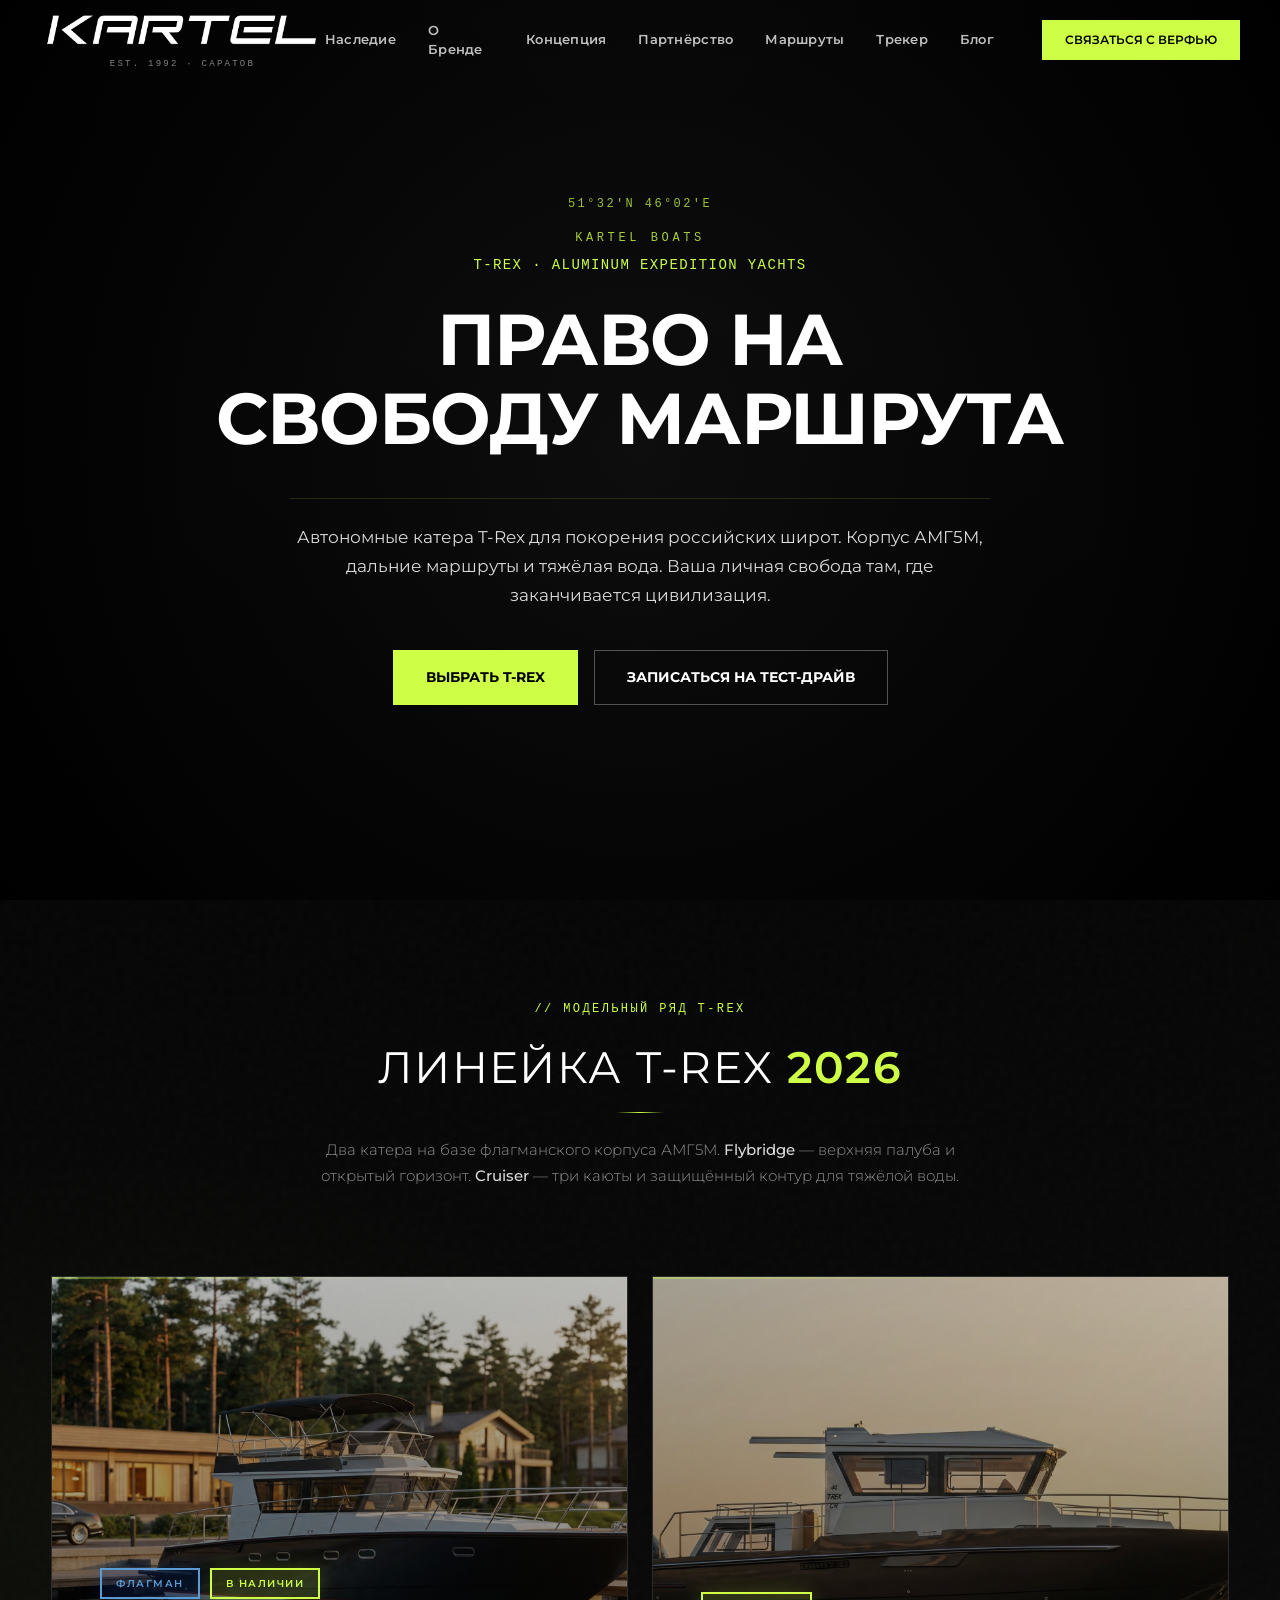
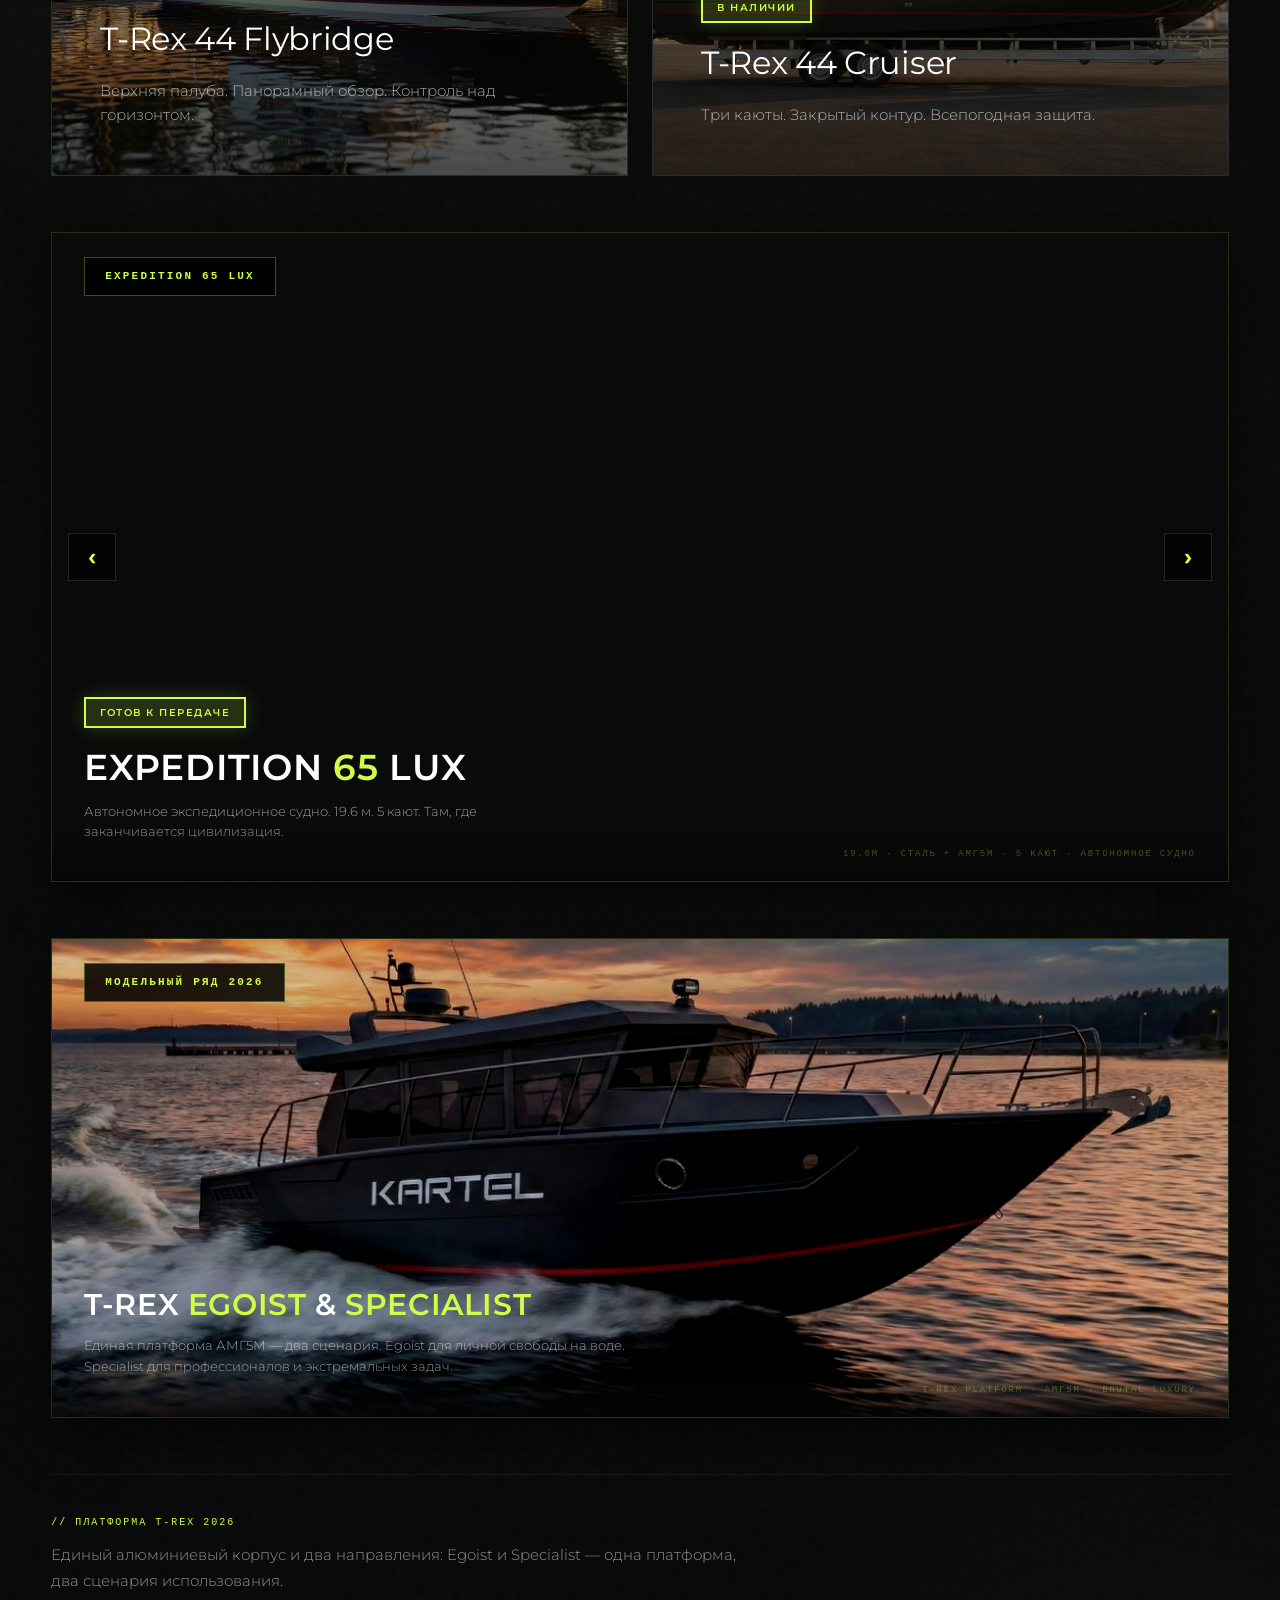
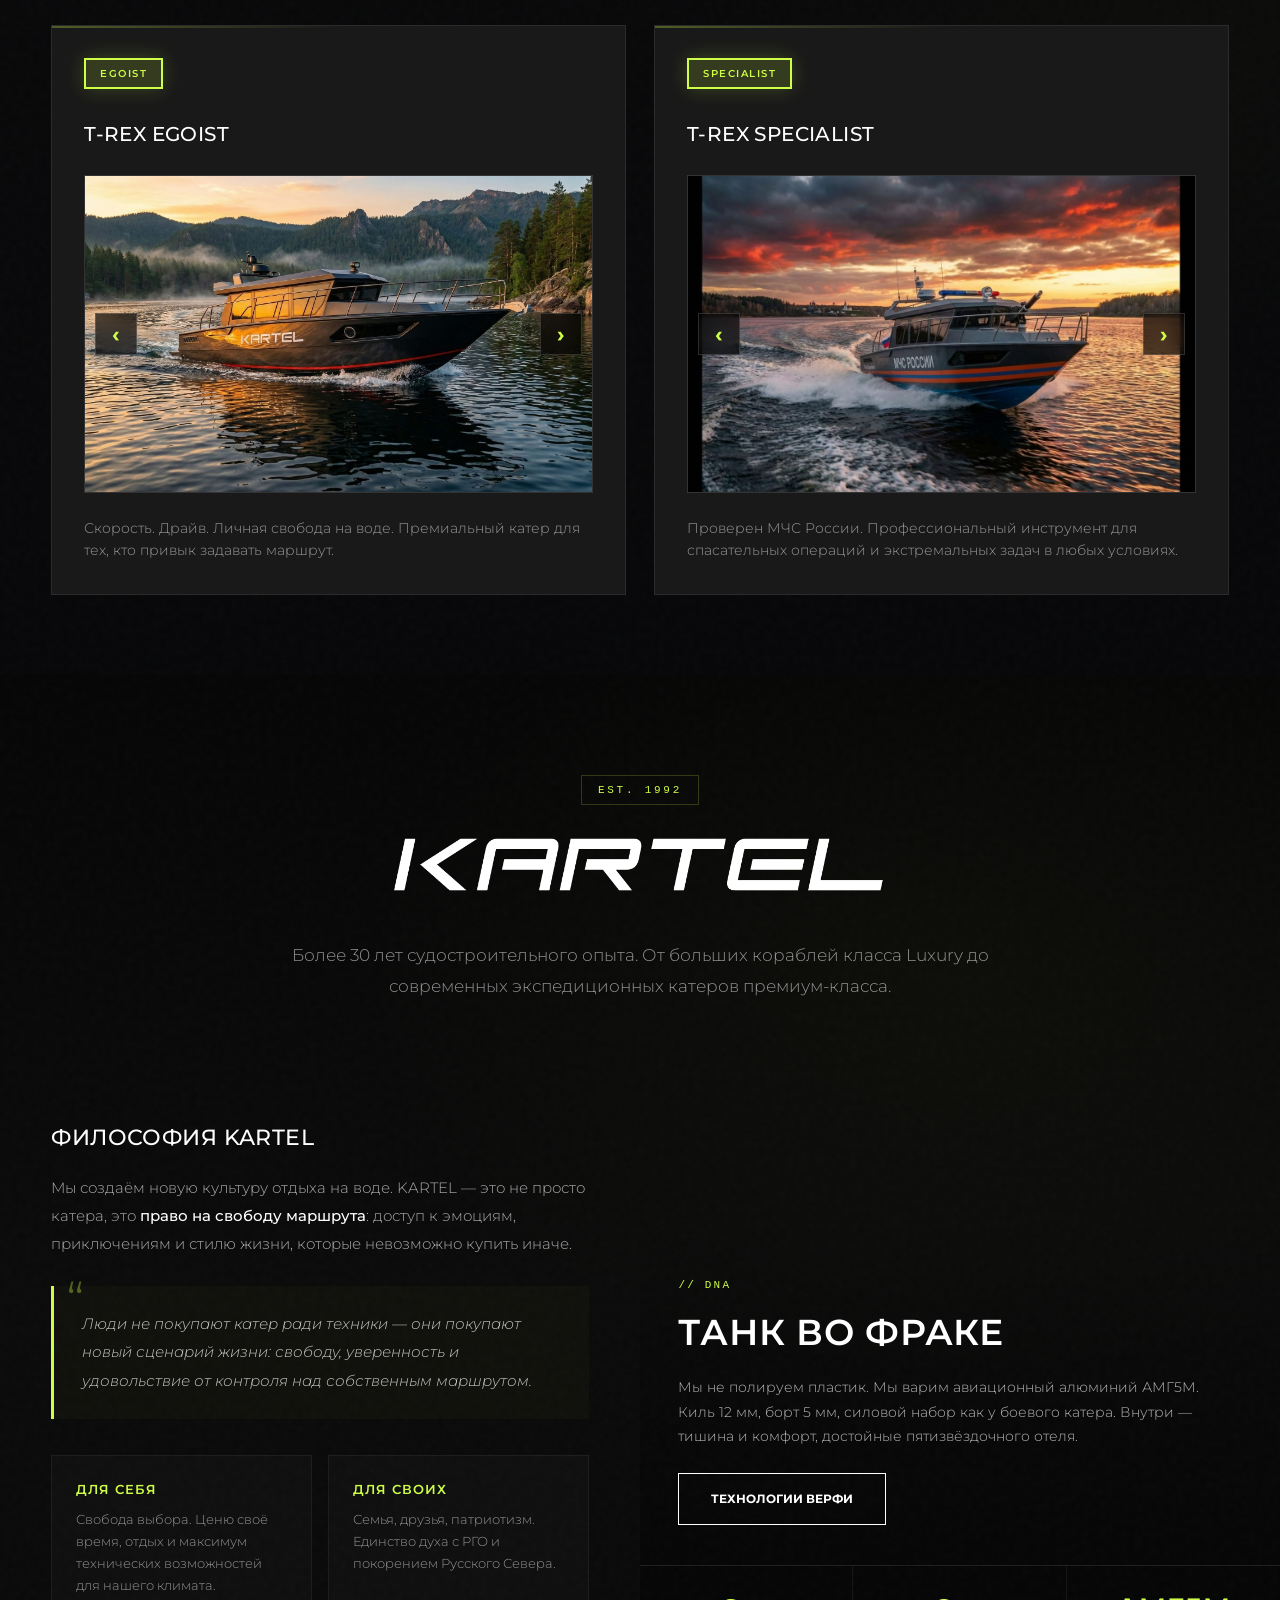
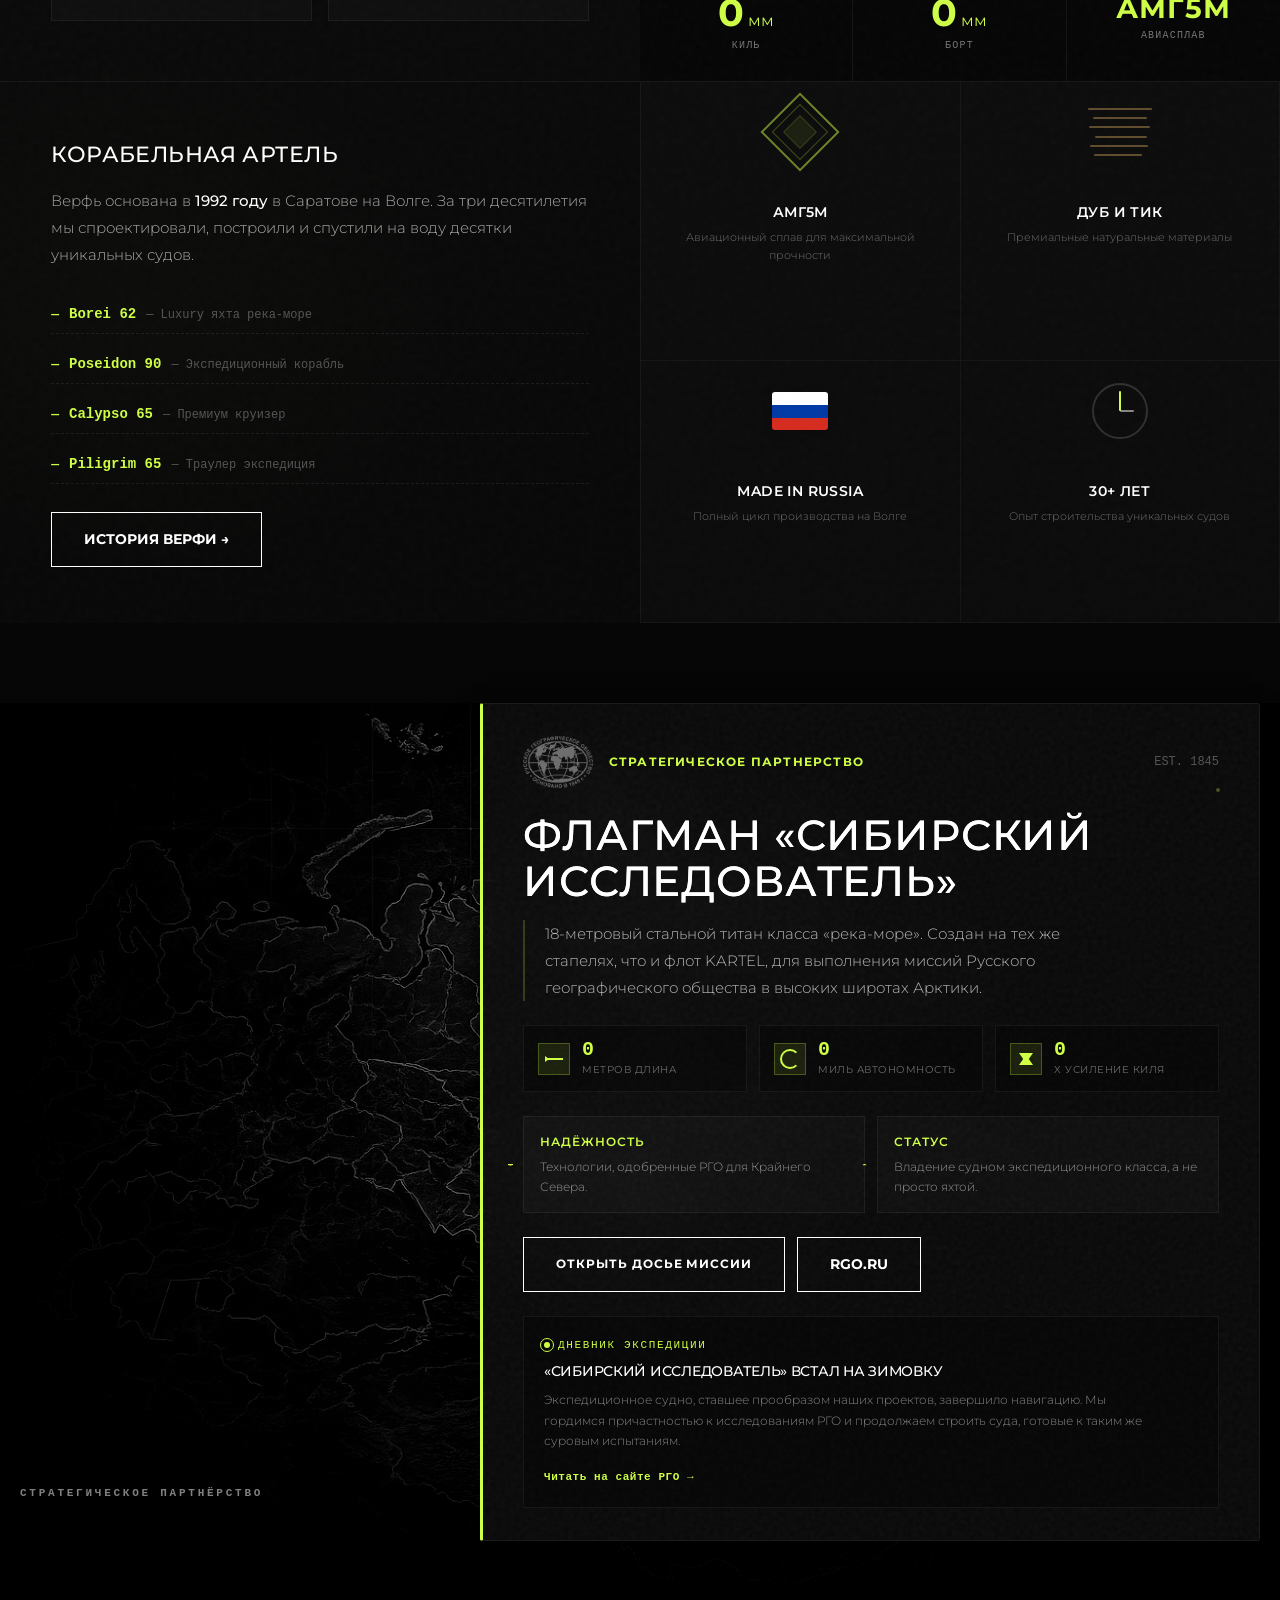
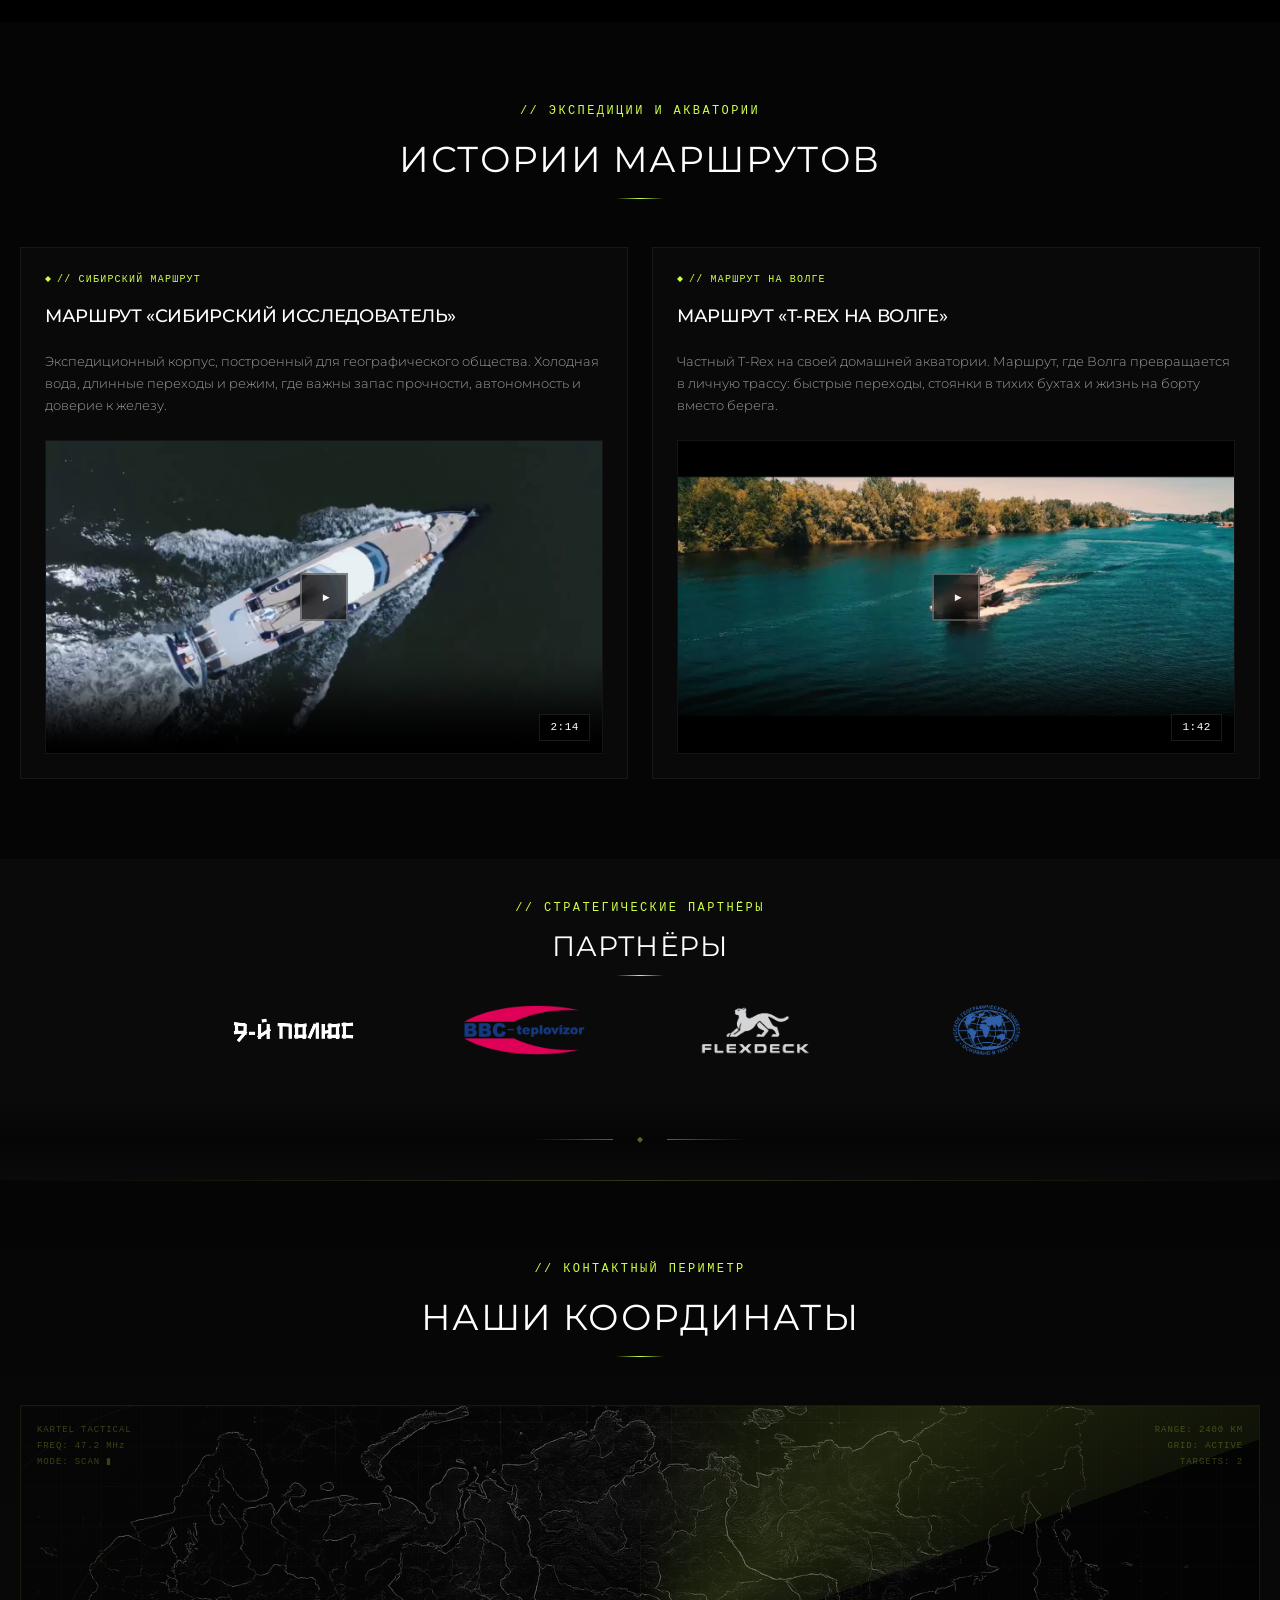
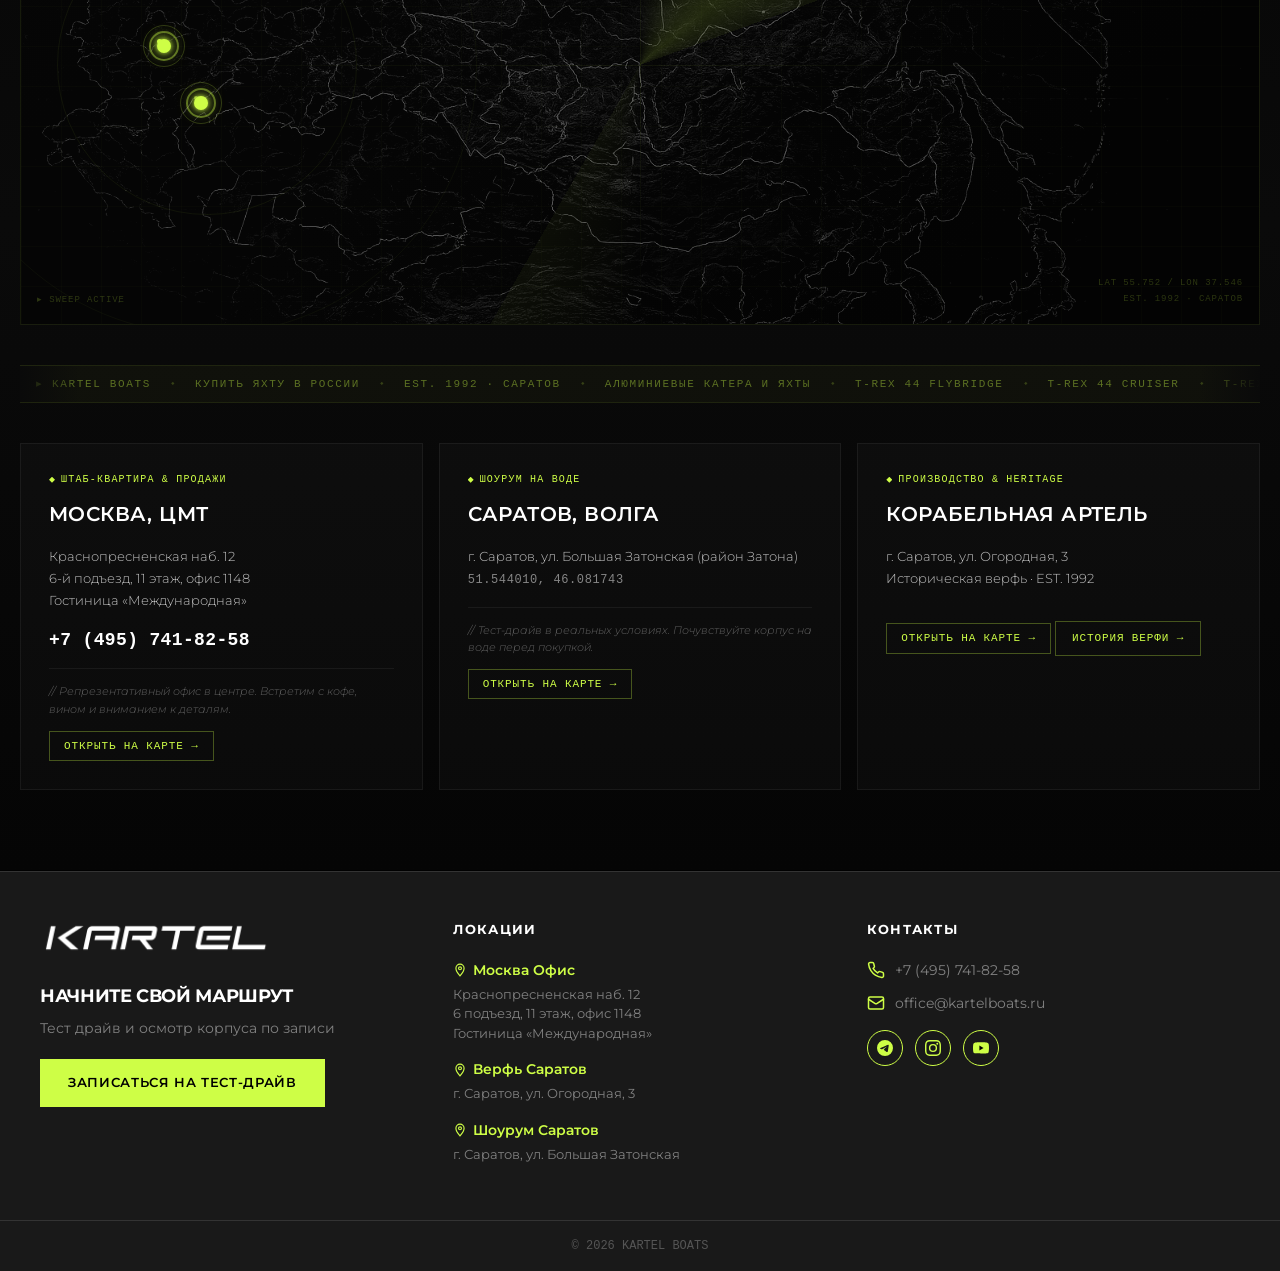
==== commit e69de97c: "Add tracker/blog nav links + deploy workflow" ====
--- a/api/src/KartelBoats.Api/wwwroot/index.html
+++ b/api/src/KartelBoats.Api/wwwroot/index.html
@@ -213,6 +213,8 @@
                 <a href="#shipyard_modal" class="nav-link">Концепция</a>
                 <a href="#geography_map" class="nav-link">Партнёрство</a>
                 <a href="#route_stories" class="nav-link">Маршруты</a>
+                <a href="/tracker.html" class="nav-link">Трекер</a>
+                <a href="/blog.html" class="nav-link">Блог</a>
                 <a href="#testdrive_modal" class="btn btn-primary nav-cta">Связаться с верфью</a>
             </nav>
         </div>
